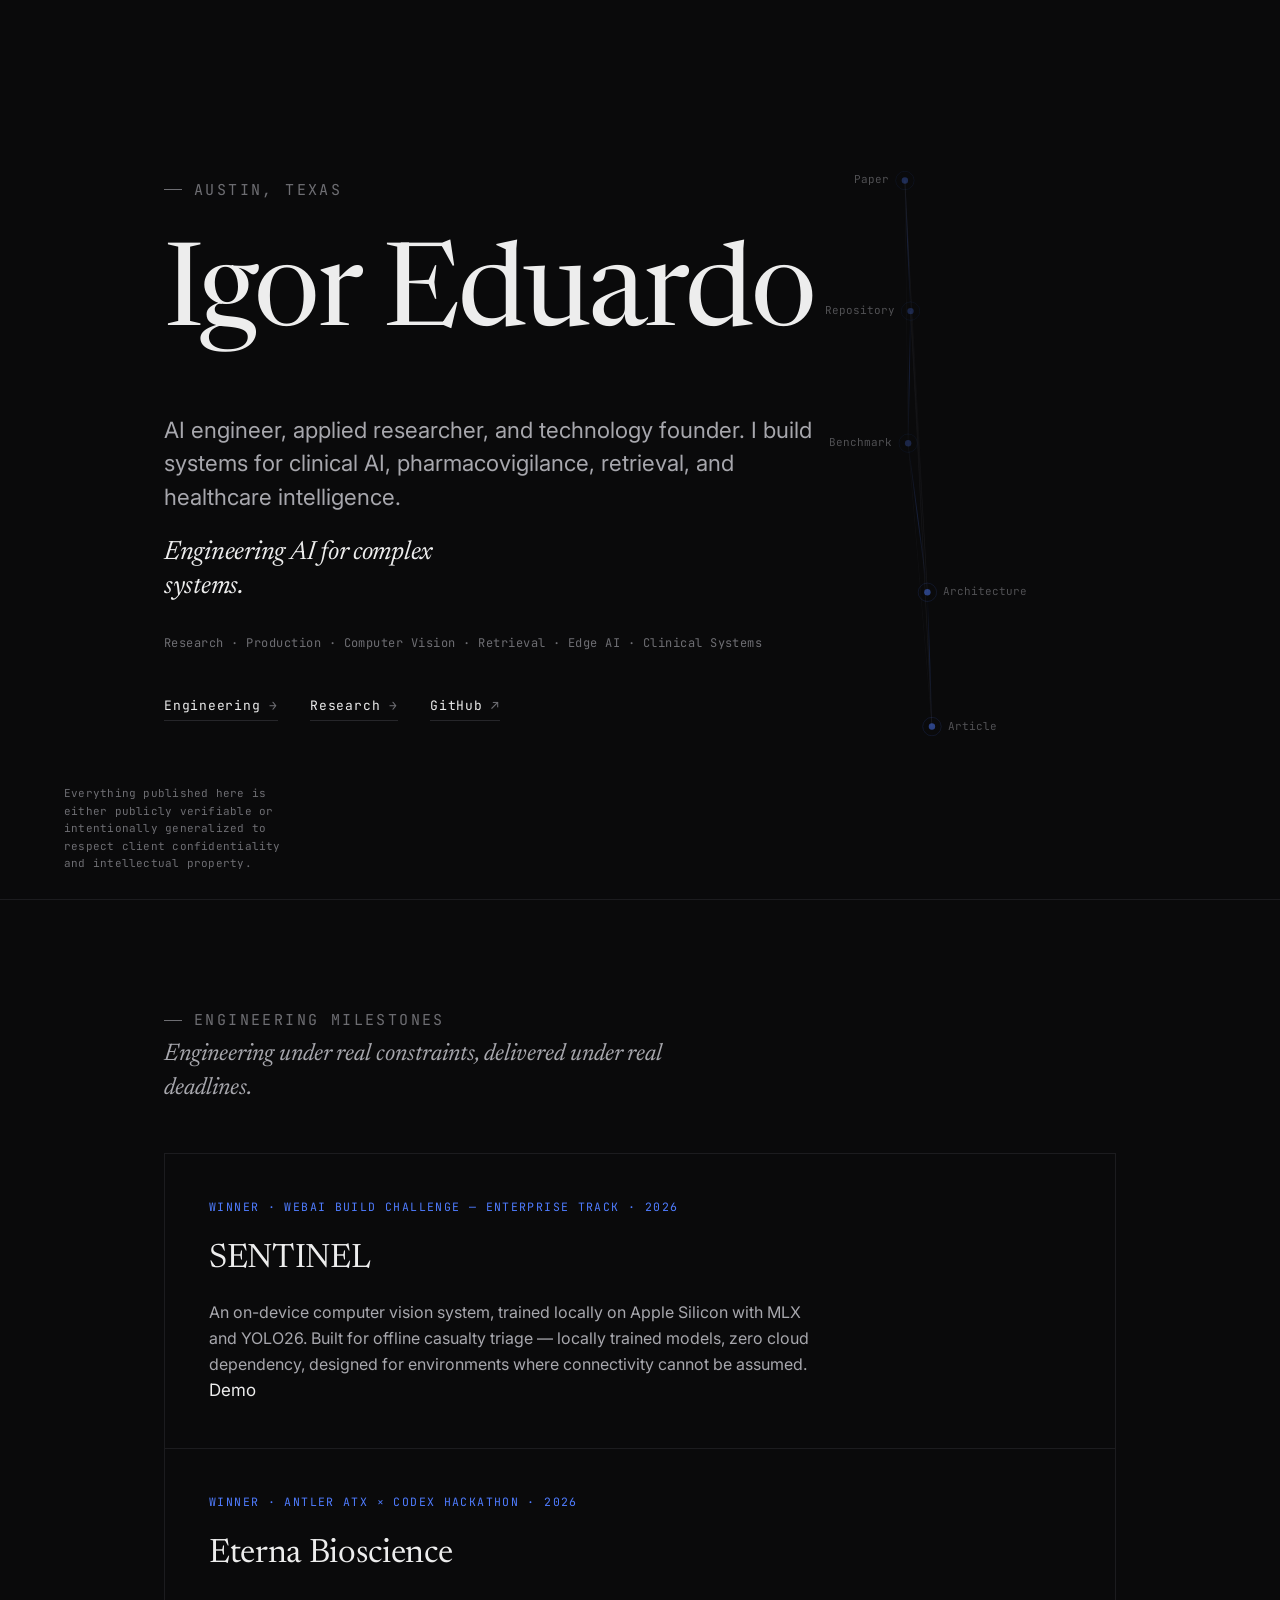
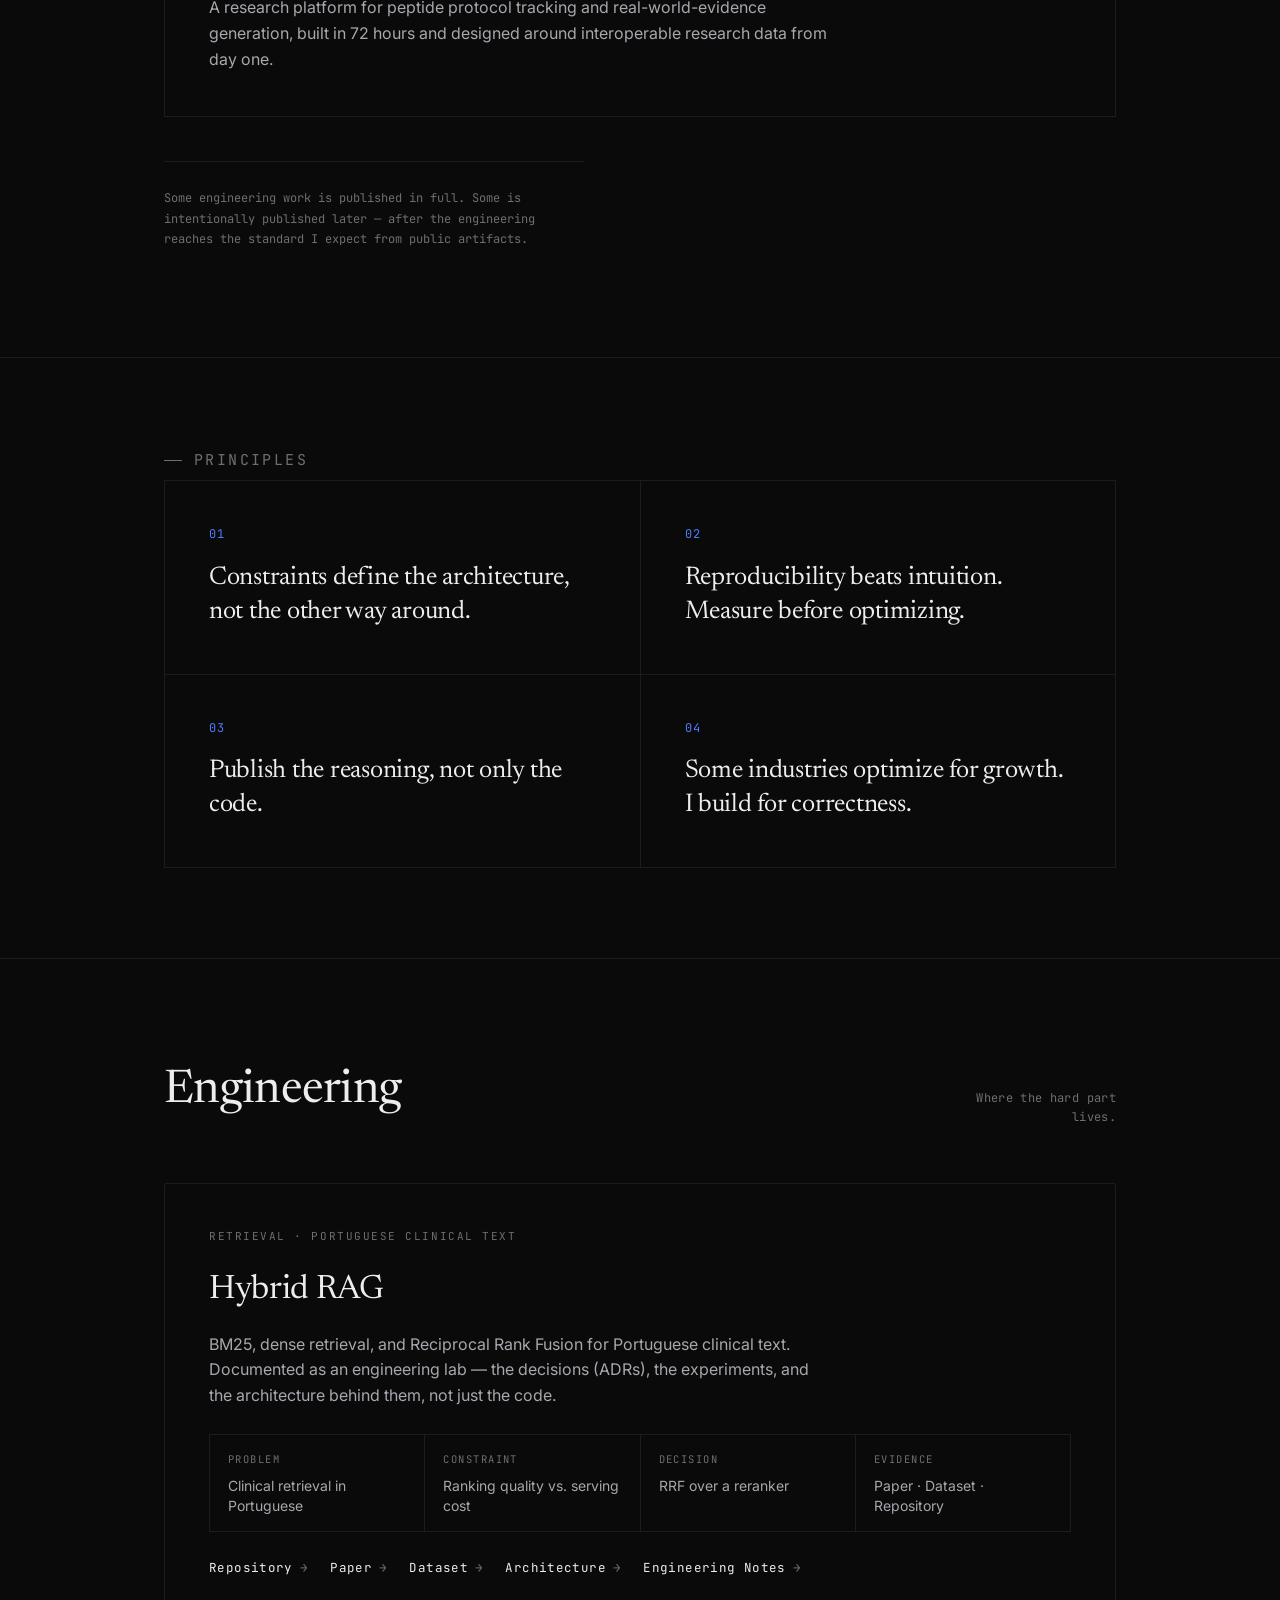
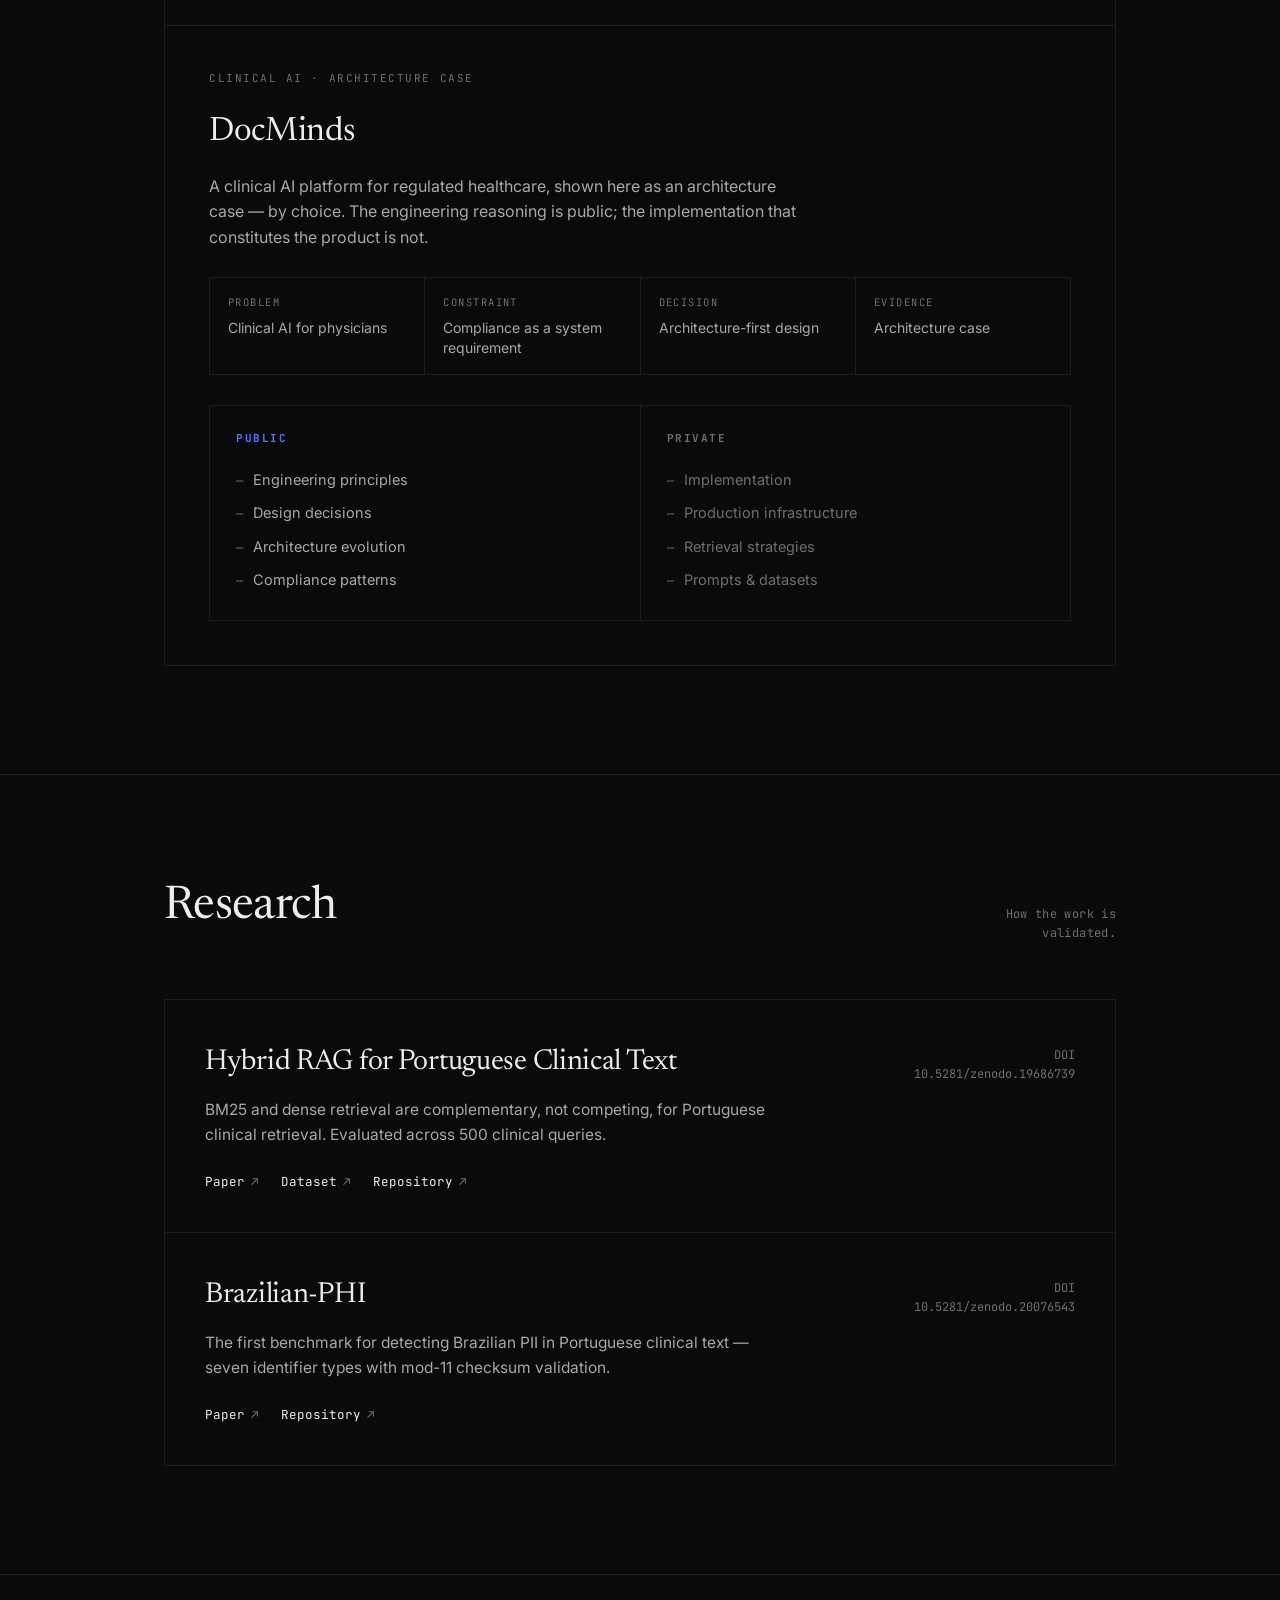
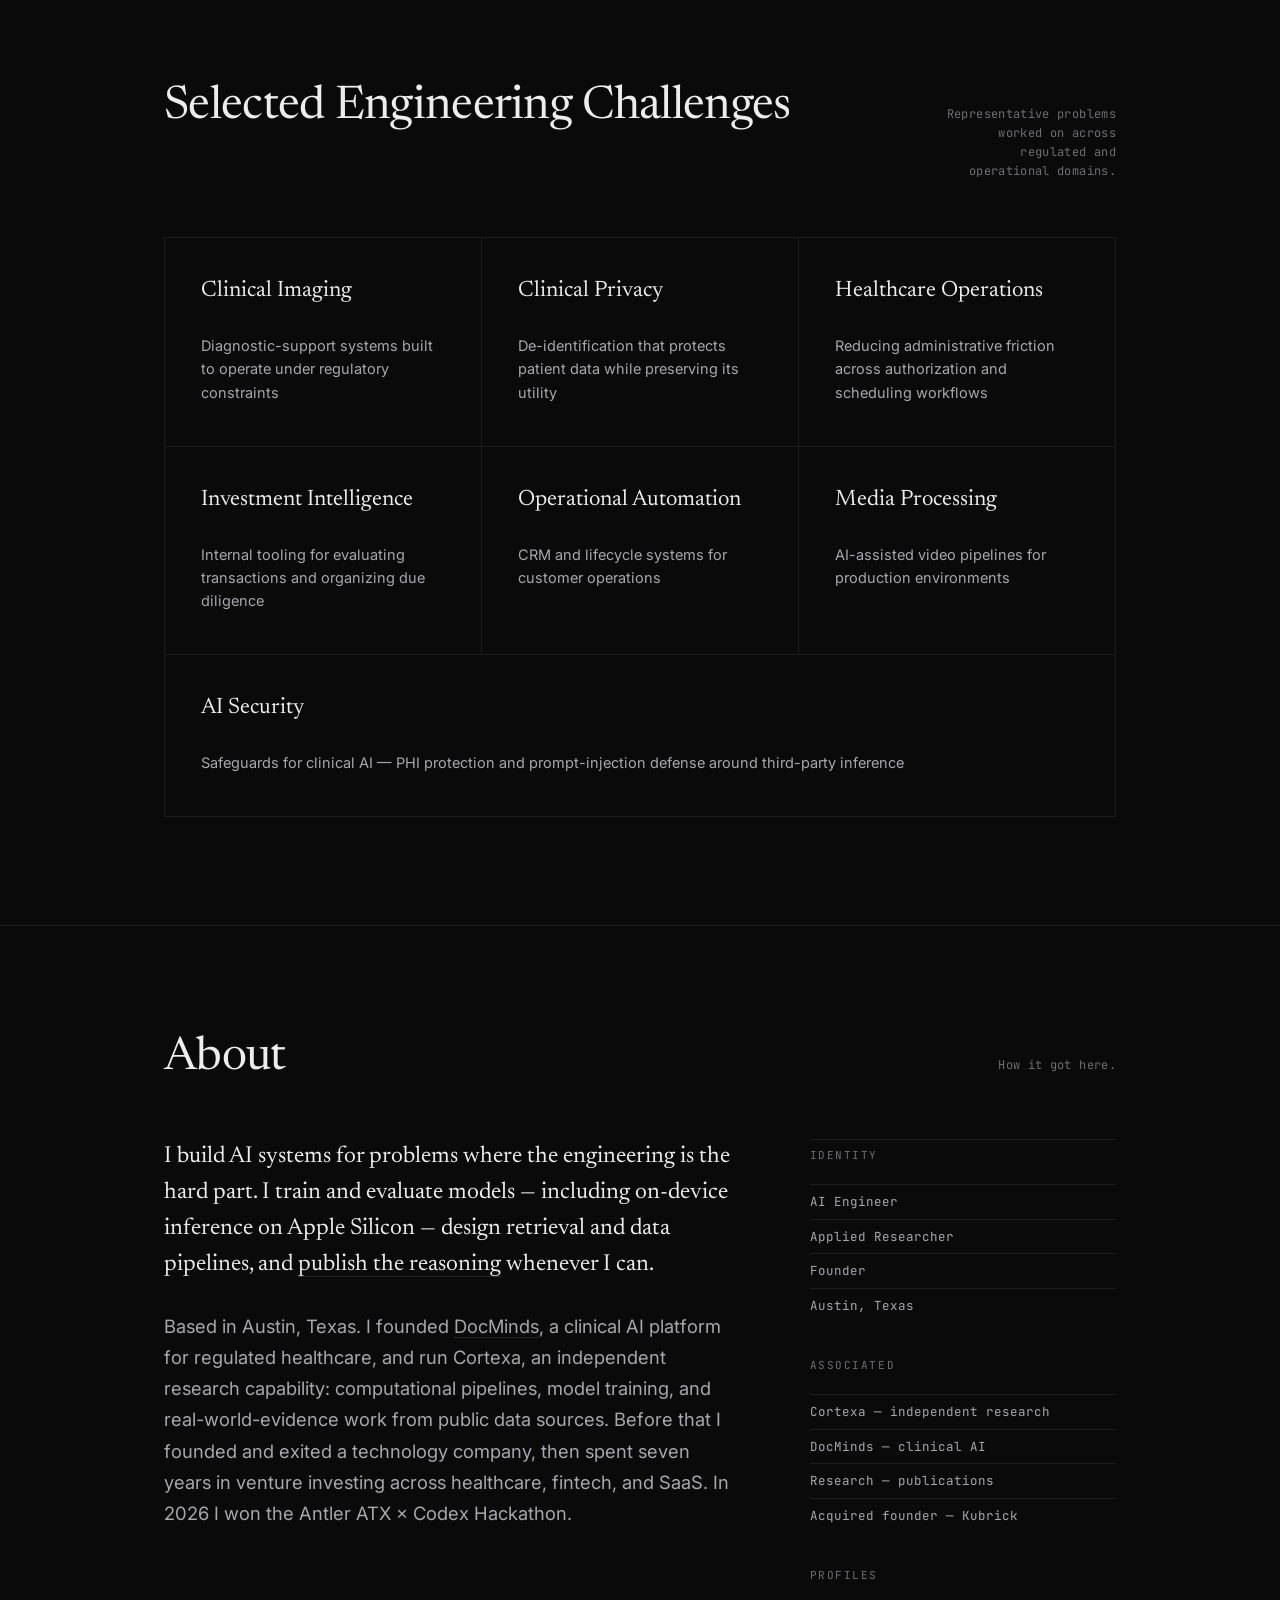
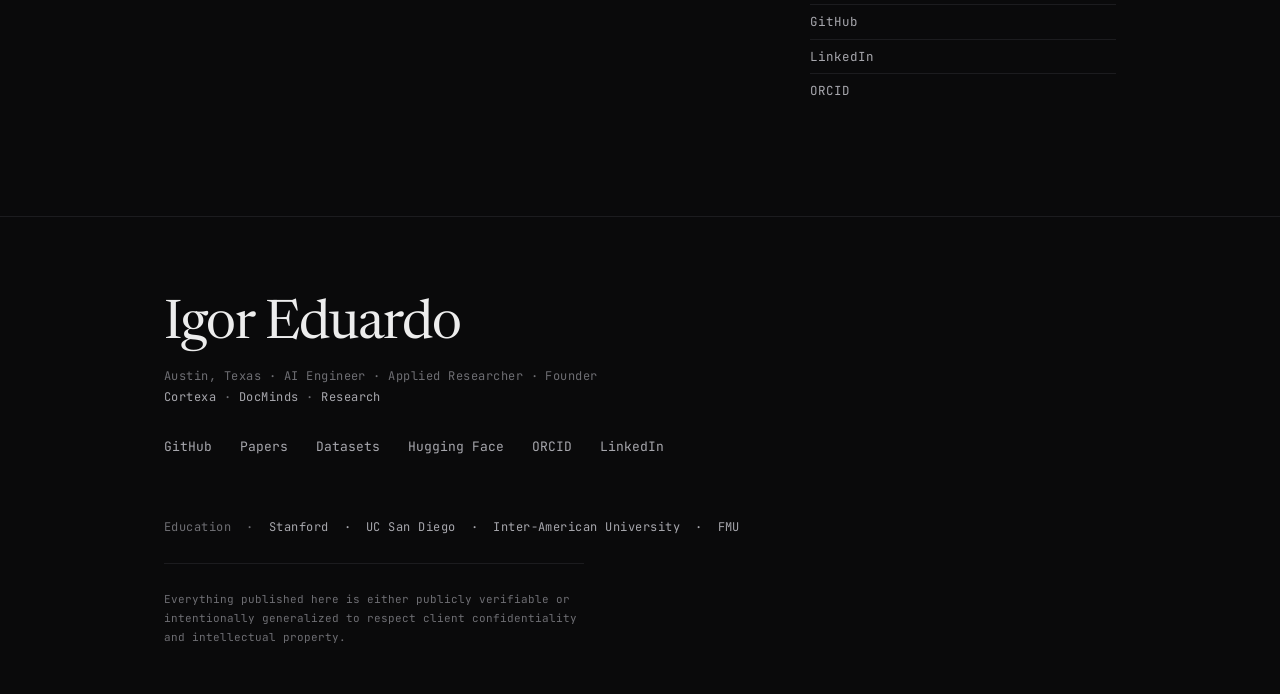
==== index.html @ a41ed863 "Wrap footer profile links on small viewports Restoring Datasets beside Hugging Face overflowed the u" ====
<!DOCTYPE html>
<html lang="en">
<head>
<meta charset="UTF-8">
<meta name="viewport" content="width=device-width, initial-scale=1.0">
<title>Igor Eduardo — AI Engineer, Researcher &amp; Founder</title>
<meta name="description" content="Igor Eduardo is an AI engineer, applied researcher, and technology founder based in Austin, Texas. Work focuses on clinical AI, pharmacovigilance, retrieval systems, and healthcare intelligence.">
<meta name="author" content="Igor Eduardo">
<link rel="canonical" href="https://igoreduardo.com/">
<meta property="og:title" content="Igor Eduardo — AI Engineer, Researcher &amp; Founder">
<meta property="og:description" content="AI engineer, applied researcher, and technology founder based in Austin, Texas. Clinical AI, pharmacovigilance, retrieval systems, and healthcare intelligence.">
<meta property="og:url" content="https://igoreduardo.com/">
<meta property="og:type" content="profile">
<meta property="og:locale" content="en_US">
<meta property="profile:first_name" content="Igor">
<meta property="profile:last_name" content="Eduardo">
<script type="application/ld+json">
{
  "@context": "https://schema.org",
  "@type": "ProfilePage",
  "mainEntity": {
    "@type": "Person",
    "@id": "https://igoreduardo.com/#igor",
    "name": "Igor Eduardo",
    "url": "https://igoreduardo.com/",
    "jobTitle": "AI Engineer and Applied Researcher",
    "description": "AI engineer, applied researcher, and technology founder based in Austin, Texas. Work focuses on clinical AI, pharmacovigilance, retrieval systems, and healthcare intelligence.",
    "address": {
      "@type": "PostalAddress",
      "addressLocality": "Austin",
      "addressRegion": "TX",
      "addressCountry": "US"
    },
    "sameAs": [
      "https://www.linkedin.com/in/igor-eduardo-00z/",
      "https://orcid.org/0009-0005-6288-1135",
      "https://github.com/nomad-link-id",
      "https://huggingface.co/igor-eduardo-research",
      "https://medium.com/@nomad-link-id",
      "https://dev.to/nomad-link-id",
      "https://x.com/igoreduardht"
    ],
    "knowsAbout": [
      "Clinical AI",
      "Pharmacovigilance",
      "Retrieval systems",
      "Healthcare intelligence",
      "Computer vision",
      "Edge AI"
    ],
    "worksFor": [
      { "@type": "Organization", "name": "Cortexa" },
      { "@type": "Organization", "name": "DocMinds" }
    ]
  }
}
</script>
<link rel="preconnect" href="https://fonts.googleapis.com">
<link rel="preconnect" href="https://fonts.gstatic.com" crossorigin>
<link href="https://fonts.googleapis.com/css2?family=Newsreader:ital,opsz,wght@0,6..72,400;0,6..72,500;1,6..72,400&family=Inter:wght@400;500;600&family=JetBrains+Mono:wght@400;500&display=swap" rel="stylesheet">
<style>
  :root{
    --bg:#0A0A0B;
    --bg-raise:#141416;
    --line:#26262A;
    --line-soft:#1C1C1F;
    --fg:#EDEDED;
    --fg-dim:#A7A7AD;
    --fg-mute:#6E6E73;
    --accent:#4F7CFF;
    --accent-dim:#3355c7;
    --serif:"Newsreader",Georgia,serif;
    --sans:"Inter",system-ui,sans-serif;
    --mono:"JetBrains Mono",ui-monospace,monospace;
    --maxw:1080px;
    --gutter:clamp(20px,5vw,64px);
  }
  *{box-sizing:border-box;margin:0;padding:0}
  html{scroll-behavior:smooth}
  #igor, #about, #docminds, #cortexa, #research, #engineering, #work{
    scroll-margin-top:32px;
  }
  body{
    background:var(--bg);color:var(--fg);
    font-family:var(--sans);font-size:17px;line-height:1.6;
    -webkit-font-smoothing:antialiased;text-rendering:optimizeLegibility;
    overflow-x:hidden;
  }
  a{color:inherit;text-decoration:none}
  ::selection{background:rgba(79,124,255,.28)}

  .wrap{max-width:var(--maxw);margin:0 auto;padding:0 var(--gutter)}

  /* eyebrow / labels */
  .eyebrow{
    font-family:var(--mono);font-size:15px;letter-spacing:.16em;
    text-transform:uppercase;color:var(--fg-mute);
    display:flex;align-items:center;gap:12px;
  }
  .eyebrow::before{content:"";width:18px;height:1px;background:var(--fg-mute)}

  /* ---------- HERO ---------- */
  .hero{position:relative;min-height:100vh;display:flex;align-items:center;
    border-bottom:1px solid var(--line-soft);overflow:hidden}
  #corpus{position:absolute;inset:0;width:100%;height:100%;z-index:0;opacity:.9}
  .hero-inner{position:relative;z-index:2;width:100%}
  .hero h1{
    font-family:var(--serif);font-weight:400;
    font-size:clamp(3rem,9vw,7.5rem);line-height:.98;letter-spacing:-.02em;
    margin:.35em 0 .5em;
  }
  .hero h1 em{font-style:italic;color:var(--fg)}
  .hero .sub{
    max-width:48ch;font-size:clamp(1.05rem,2.2vw,1.4rem);
    color:var(--fg-dim);line-height:1.5;font-weight:400;
  }
  .hero .craft{
    font-family:var(--serif);font-style:italic;
    font-size:clamp(1.2rem,2.4vw,1.65rem);line-height:1.3;
    letter-spacing:-.01em;color:var(--fg);
    max-width:22ch;margin-top:.85em;
  }
  .hero .craft em{font-style:italic;color:var(--fg)}
  .hero .actions{margin-top:2.6rem;display:flex;gap:2rem;flex-wrap:wrap}
  .hero-tags{margin-top:1.8rem;font-family:var(--mono);font-size:12px;
    letter-spacing:.04em;color:var(--fg-mute);line-height:1.8}
  .hero .actions a{
    font-family:var(--mono);font-size:13px;letter-spacing:.06em;
    color:var(--fg);padding-bottom:4px;position:relative;
    transition:color .25s;
  }
  .hero .actions a::after{content:"";position:absolute;left:0;bottom:0;
    width:100%;height:1px;background:var(--line);transition:background .25s,transform .25s;
    transform:scaleX(1);transform-origin:left}
  .hero .actions a:hover{color:var(--accent)}
  .hero .actions a:hover::after{background:var(--accent)}
  .hero .actions a span{color:var(--fg-mute);transition:color .25s}
  .hero .actions a:hover span{color:var(--accent)}

  .governance{
    position:absolute;bottom:26px;z-index:2;
    font-family:var(--mono);font-size:11px;letter-spacing:.02em;
    color:var(--fg-mute);max-width:52ch;line-height:1.6;
  }

  /* ---------- MILESTONES ---------- */
  .milestones{padding:clamp(80px,12vh,150px) 0;border-bottom:1px solid var(--line-soft)}
  .ms-caption{font-family:var(--serif);font-size:clamp(1.15rem,2.2vw,1.5rem);
    color:var(--fg-dim);font-style:italic;max-width:44ch;margin:6px 0 48px;line-height:1.4}
  .ms-list{display:grid;gap:1px;background:var(--line-soft);border:1px solid var(--line-soft)}
  .ms{background:var(--bg);padding:clamp(28px,4vw,44px);transition:background .4s}
  .ms:hover{background:var(--bg-raise)}
  .ms .win{font-family:var(--mono);font-size:11.5px;letter-spacing:.12em;
    text-transform:uppercase;color:var(--accent);margin-bottom:16px;
    display:flex;gap:10px;align-items:center}
  .ms h3{font-family:var(--serif);font-size:clamp(1.5rem,3vw,2.1rem);
    font-weight:400;letter-spacing:-.01em;margin-bottom:14px}
  .ms p{color:var(--fg-dim);max-width:62ch;font-size:16px}
  .ms-note{font-family:var(--mono);font-size:12px;color:var(--fg-mute);
    line-height:1.7;max-width:60ch;margin-top:44px;border-top:1px solid var(--line-soft);padding-top:26px}

  /* ---------- PRINCIPLES ---------- */
  .principles{padding:clamp(70px,10vh,120px) 0;border-bottom:1px solid var(--line-soft)}
  .prin-grid{display:grid;grid-template-columns:repeat(2,1fr);gap:1px;
    background:var(--line-soft);border:1px solid var(--line-soft);margin-top:8px}
  .prin{background:var(--bg);padding:clamp(28px,4vw,44px);transition:background .4s;position:relative}
  .prin:hover{background:var(--bg-raise)}
  .prin .n{font-family:var(--mono);font-size:12px;color:var(--accent);
    letter-spacing:.1em;margin-bottom:16px}
  .prin p{font-family:var(--serif);font-size:clamp(1.2rem,2.3vw,1.6rem);
    line-height:1.35;color:var(--fg);font-weight:400;letter-spacing:-.01em}

  /* constraint spine inside engineering cards */
  .spine{display:grid;grid-template-columns:repeat(4,1fr);gap:1px;margin:26px 0 4px;
    background:var(--line-soft);border:1px solid var(--line-soft)}
  .spine > div{background:var(--bg);padding:16px 18px}
  .spine dt{font-family:var(--mono);font-size:10.5px;letter-spacing:.14em;
    text-transform:uppercase;color:var(--fg-mute);margin-bottom:8px}
  .spine dd{font-size:14px;color:var(--fg-dim);line-height:1.4}
  @media(max-width:760px){.spine{grid-template-columns:1fr 1fr}.prin-grid{grid-template-columns:1fr}}

  /* ---------- SECTION SHELL ---------- */
  section{padding:clamp(80px,12vh,150px) 0;border-bottom:1px solid var(--line-soft)}
  .sec-head{display:flex;justify-content:space-between;align-items:baseline;
    gap:24px;margin-bottom:56px;flex-wrap:wrap}
  .sec-head h2{
    font-family:var(--serif);font-weight:400;font-size:clamp(1.8rem,4vw,2.9rem);
    letter-spacing:-.015em;line-height:1.05;
  }
  .sec-head .q{font-family:var(--mono);font-size:12px;color:var(--fg-mute);
    letter-spacing:.03em;max-width:26ch;text-align:right}

  /* reveal */
  .reveal{opacity:0;transform:translateY(22px);filter:blur(6px);
    transition:opacity .9s cubic-bezier(.2,.7,.2,1),transform .9s cubic-bezier(.2,.7,.2,1),filter .9s}
  .reveal.in{opacity:1;transform:none;filter:none}

  /* ---------- ENGINEERING CARDS ---------- */
  .cards{display:grid;gap:1px;background:var(--line-soft);
    border:1px solid var(--line-soft);border-radius:2px;overflow:hidden}
  .card{background:var(--bg);padding:clamp(28px,4vw,44px);position:relative;
    transition:background .4s}
  .card:hover{background:var(--bg-raise)}
  .card .kicker{font-family:var(--mono);font-size:11px;letter-spacing:.14em;
    text-transform:uppercase;color:var(--fg-mute);margin-bottom:18px;
    display:flex;gap:10px;align-items:center}
  .card h3{font-family:var(--serif);font-size:clamp(1.5rem,3vw,2.1rem);
    font-weight:400;letter-spacing:-.01em;margin-bottom:14px}
  .card p{color:var(--fg-dim);max-width:60ch;font-size:16px}
  .card .links{margin-top:26px;display:flex;gap:22px;flex-wrap:wrap}
  .card .links a{font-family:var(--mono);font-size:12.5px;letter-spacing:.03em;
    color:var(--fg);position:relative;padding-bottom:3px;transition:color .25s}
  .card .links a::after{content:"→";margin-left:7px;color:var(--fg-mute);transition:color .25s,margin-left .25s}
  .card .links a:hover{color:var(--accent)}
  .card .links a:hover::after{color:var(--accent);margin-left:11px}

  /* docminds split */
  .split{display:grid;grid-template-columns:1fr 1fr;gap:1px;margin-top:30px;
    background:var(--line-soft);border:1px solid var(--line-soft)}
  .split > div{background:var(--bg);padding:24px 26px}
  .split h4{font-family:var(--mono);font-size:11px;letter-spacing:.14em;
    text-transform:uppercase;margin-bottom:16px;color:var(--fg-mute)}
  .split.pub h4 span{color:var(--accent)}
  .split ul{list-style:none}
  .split li{font-size:14.5px;color:var(--fg-dim);padding:5px 0;
    display:flex;gap:10px;align-items:baseline}
  .split li::before{content:"—";color:var(--fg-mute);font-family:var(--mono);font-size:12px}
  .split .priv li{color:var(--fg-mute)}

  /* ---------- RESEARCH ---------- */
  .papers{display:grid;gap:1px;background:var(--line-soft);border:1px solid var(--line-soft)}
  .paper{background:var(--bg);padding:clamp(26px,3.5vw,40px);
    display:grid;grid-template-columns:1fr auto;gap:20px 40px;align-items:start;
    transition:background .4s}
  .paper:hover{background:var(--bg-raise)}
  .paper h3{font-family:var(--serif);font-size:clamp(1.35rem,2.6vw,1.8rem);
    font-weight:400;letter-spacing:-.01em;margin-bottom:12px}
  .paper p{color:var(--fg-dim);max-width:58ch;font-size:15.5px}
  .paper .doi{font-family:var(--mono);font-size:12px;color:var(--fg-mute);
    white-space:nowrap;text-align:right;padding-top:6px}
  .paper .links{grid-column:1/-1;display:flex;gap:22px;flex-wrap:wrap;margin-top:4px}
  .paper .links a{font-family:var(--mono);font-size:12.5px;color:var(--fg);transition:color .25s}
  .paper .links a::after{content:"↗";margin-left:6px;color:var(--fg-mute);transition:color .25s}
  .paper .links a:hover{color:var(--accent)}
  .paper .links a:hover::after{color:var(--accent)}

  /* ---------- SELECTED WORK ---------- */
  .work{display:grid;grid-template-columns:repeat(3,1fr);gap:1px;
    background:var(--line-soft);border:1px solid var(--line-soft)}
  .work > div{background:var(--bg);padding:clamp(24px,3vw,36px);transition:background .4s}
  .work > div:hover{background:var(--bg-raise)}
  .work > div:last-child:nth-child(3n+1){grid-column:1/-1}
  .work h3{font-family:var(--serif);font-size:1.4rem;font-weight:400;margin-bottom:18px}
  .work ul{list-style:none}
  .work li{font-size:14.5px;color:var(--fg-dim);padding:6px 0;
    border-top:1px solid var(--line-soft)}
  .work li:first-child{border-top:none}

  /* ---------- ABOUT ---------- */
  .about-grid{display:grid;grid-template-columns:1.3fr .7fr;gap:clamp(40px,6vw,90px)}
  .about-body p{font-family:var(--serif);font-size:clamp(1.15rem,2vw,1.45rem);
    line-height:1.55;color:var(--fg);margin-bottom:1.2em;font-weight:400}
  .about-body p+p{font-size:clamp(1rem,1.6vw,1.15rem);color:var(--fg-dim);font-family:var(--sans);line-height:1.7}
  .about-body a{border-bottom:1px solid var(--line);transition:color .25s,border-color .25s}
  .about-body a:hover{color:var(--accent);border-bottom-color:var(--accent)}
  .roles{font-family:var(--mono);font-size:12.5px;line-height:2.2;color:var(--fg-dim)}
  .roles .r-label{color:var(--fg-mute);display:block;letter-spacing:.14em;
    text-transform:uppercase;font-size:11px;margin-bottom:14px}
  .roles .r-later{margin-top:28px;border-top:none}
  .roles span{display:block;padding:3px 0;border-top:1px solid var(--line-soft)}
  .roles a{transition:color .25s}
  .roles a:hover{color:var(--accent)}

  /* ---------- FOOTER ---------- */
  footer{padding:clamp(60px,9vh,110px) 0 48px}
  .foot-top{display:flex;justify-content:space-between;align-items:flex-end;
    gap:30px;flex-wrap:wrap;margin-bottom:60px}
  .foot-name{font-family:var(--serif);font-size:clamp(2rem,5vw,3.4rem);
    font-weight:400;letter-spacing:-.02em;line-height:1}
  .foot-id{font-family:var(--mono);font-size:12px;color:var(--fg-mute);
    letter-spacing:.04em;margin-top:14px;line-height:1.7}
  .foot-id a{color:var(--fg-dim);transition:color .25s}
  .foot-id a:hover{color:var(--accent)}
  .foot-links{display:flex;gap:28px;flex-wrap:wrap}
  .foot-links a{font-family:var(--mono);font-size:13px;color:var(--fg-dim);
    position:relative;transition:color .25s}
  .foot-links a:hover{color:var(--accent)}
  .edu{font-family:var(--mono);font-size:12px;color:var(--fg-mute);
    letter-spacing:.04em;margin-bottom:26px}
  .edu span{color:var(--fg-dim)}
  .foot-gov{font-family:var(--mono);font-size:11px;color:var(--fg-mute);
    max-width:60ch;line-height:1.7;border-top:1px solid var(--line-soft);padding-top:26px}

  @media(max-width:760px){
    .about-grid{grid-template-columns:1fr}
    .work{grid-template-columns:1fr}
    .split{grid-template-columns:1fr}
    .paper{grid-template-columns:1fr}
    .paper .doi{text-align:left}
    .sec-head .q{text-align:left}
  }
  @media(prefers-reduced-motion:reduce){
    .reveal{opacity:1;transform:none;filter:none;transition:none}
    html{scroll-behavior:auto}
  }
</style>
</head>
<body>

<!-- ===================== HERO ===================== -->
<header class="hero">
  <canvas id="corpus"></canvas>
  <div class="wrap hero-inner">
    <div class="reveal in">
      <div class="eyebrow">Austin, Texas</div>
      <h1 id="igor">Igor Eduardo</h1>
      <p class="sub">AI engineer, applied researcher, and technology founder. I build systems for clinical AI, pharmacovigilance, retrieval, and healthcare intelligence.</p>
      <p class="craft">Engineering AI for <em>complex systems.</em></p>
      <div class="hero-tags">Research · Production · Computer Vision · Retrieval · Edge AI · Clinical Systems</div>
      <div class="actions">
        <a href="#engineering">Engineering <span>→</span></a>
        <a href="#research">Research <span>→</span></a>
        <a href="https://github.com/nomad-link-id" target="_blank" rel="noopener">GitHub <span>↗</span></a>
      </div>
    </div>
  </div>
  <div class="wrap governance">Everything published here is either publicly verifiable or intentionally generalized to respect client confidentiality and intellectual property.</div>
</header>

<!-- ===================== MILESTONES ===================== -->
<section class="milestones">
  <div class="wrap">
    <div class="eyebrow reveal">Engineering Milestones</div>
    <p class="ms-caption reveal">Engineering under real constraints, delivered under real deadlines.</p>
    <div class="ms-list reveal">
      <div class="ms">
        <div class="win">Winner · webAI Build Challenge — Enterprise Track · 2026</div>
        <h3>SENTINEL</h3>
        <p>An on-device computer vision system, trained locally on Apple Silicon with MLX and YOLO26. Built for offline casualty triage — locally trained models, zero cloud dependency, designed for environments where connectivity cannot be assumed.</p>
        <div class="links"><a href="https://youtu.be/c2v5Mdg5fpw" target="_blank" rel="noopener">Demo</a></div>
      </div>
      <div class="ms">
        <div class="win">Winner · Antler ATX × Codex Hackathon · 2026</div>
        <h3>Eterna Bioscience</h3>
        <p>A research platform for peptide protocol tracking and real-world-evidence generation, built in 72 hours and designed around interoperable research data from day one.</p>
      </div>
    </div>
    <p class="ms-note reveal">Some engineering work is published in full. Some is intentionally published later — after the engineering reaches the standard I expect from public artifacts.</p>
  </div>
</section>

<!-- ===================== PRINCIPLES ===================== -->
<section class="principles">
  <div class="wrap">
    <div class="eyebrow reveal">Principles</div>
    <div class="prin-grid reveal">
      <div class="prin"><div class="n">01</div><p>Constraints define the architecture, not the other way around.</p></div>
      <div class="prin"><div class="n">02</div><p>Reproducibility beats intuition. Measure before optimizing.</p></div>
      <div class="prin"><div class="n">03</div><p>Publish the reasoning, not only the code.</p></div>
      <div class="prin"><div class="n">04</div><p>Some industries optimize for growth. I build for correctness.</p></div>
    </div>
  </div>
</section>

<!-- ===================== ENGINEERING ===================== -->
<section id="engineering">
  <div class="wrap">
    <div class="sec-head reveal">
      <h2>Engineering</h2>
      <div class="q">Where the hard part lives.</div>
    </div>
    <div class="cards reveal">
      <div class="card">
        <div class="kicker">Retrieval · Portuguese clinical text</div>
        <h3>Hybrid RAG</h3>
        <p>BM25, dense retrieval, and Reciprocal Rank Fusion for Portuguese clinical text. Documented as an engineering lab — the decisions (ADRs), the experiments, and the architecture behind them, not just the code.</p>
        <dl class="spine">
          <div><dt>Problem</dt><dd>Clinical retrieval in Portuguese</dd></div>
          <div><dt>Constraint</dt><dd>Ranking quality vs. serving cost</dd></div>
          <div><dt>Decision</dt><dd>RRF over a reranker</dd></div>
          <div><dt>Evidence</dt><dd>Paper · Dataset · Repository</dd></div>
        </dl>
        <div class="links">
          <a href="https://github.com/nomad-link-id/hybrid-rag-pipeline" target="_blank" rel="noopener">Repository</a>
          <a href="https://doi.org/10.5281/zenodo.19686739" target="_blank" rel="noopener">Paper</a>
          <a href="https://huggingface.co/datasets/igor-eduardo-research/mirage-pt" target="_blank" rel="noopener">Dataset</a>
          <a href="https://github.com/nomad-link-id/hybrid-rag-pipeline/blob/main/engineering/ARCHITECTURE.md" target="_blank" rel="noopener">Architecture</a>
          <a href="https://github.com/nomad-link-id/hybrid-rag-pipeline/tree/main/adrs" target="_blank" rel="noopener">Engineering Notes</a>
        </div>
      </div>
      <div class="card" id="docminds">
        <div class="kicker">Clinical AI · Architecture Case</div>
        <h3>DocMinds</h3>
        <p>A clinical AI platform for regulated healthcare, shown here as an architecture case — by choice. The engineering reasoning is public; the implementation that constitutes the product is not.</p>
        <dl class="spine">
          <div><dt>Problem</dt><dd>Clinical AI for physicians</dd></div>
          <div><dt>Constraint</dt><dd>Compliance as a system requirement</dd></div>
          <div><dt>Decision</dt><dd>Architecture-first design</dd></div>
          <div><dt>Evidence</dt><dd>Architecture case</dd></div>
        </dl>
        <div class="split pub">
          <div>
            <h4><span>Public</span></h4>
            <ul>
              <li>Engineering principles</li>
              <li>Design decisions</li>
              <li>Architecture evolution</li>
              <li>Compliance patterns</li>
            </ul>
          </div>
          <div class="priv">
            <h4>Private</h4>
            <ul>
              <li>Implementation</li>
              <li>Production infrastructure</li>
              <li>Retrieval strategies</li>
              <li>Prompts &amp; datasets</li>
            </ul>
          </div>
        </div>
      </div>
    </div>
  </div>
</section>

<!-- ===================== RESEARCH ===================== -->
<section id="research">
  <div class="wrap">
    <div class="sec-head reveal">
      <h2>Research</h2>
      <div class="q">How the work is validated.</div>
    </div>
    <div class="papers reveal">
      <div class="paper">
        <div>
          <h3>Hybrid RAG for Portuguese Clinical Text</h3>
          <p>BM25 and dense retrieval are complementary, not competing, for Portuguese clinical retrieval. Evaluated across 500 clinical queries.</p>
        </div>
        <div class="doi">DOI<br>10.5281/zenodo.19686739</div>
        <div class="links">
          <a href="https://doi.org/10.5281/zenodo.19686739" target="_blank" rel="noopener">Paper</a>
          <a href="https://huggingface.co/datasets/igor-eduardo-research/mirage-pt" target="_blank" rel="noopener">Dataset</a>
          <a href="https://github.com/nomad-link-id/hybrid-rag-pipeline" target="_blank" rel="noopener">Repository</a>
        </div>
      </div>
      <div class="paper">
        <div>
          <h3>Brazilian-PHI</h3>
          <p>The first benchmark for detecting Brazilian PII in Portuguese clinical text — seven identifier types with mod-11 checksum validation.</p>
        </div>
        <div class="doi">DOI<br>10.5281/zenodo.20076543</div>
        <div class="links">
          <a href="https://doi.org/10.5281/zenodo.20076543" target="_blank" rel="noopener">Paper</a>
          <a href="https://github.com/nomad-link-id/brazilian-phi" target="_blank" rel="noopener">Repository</a>
        </div>
      </div>
    </div>
  </div>
</section>

<!-- ===================== SELECTED WORK ===================== -->
<section id="work">
  <div class="wrap">
    <div class="sec-head reveal">
      <h2>Selected Engineering Challenges</h2>
      <div class="q">Representative problems worked on across regulated and operational domains.</div>
    </div>
    <div class="work reveal">
      <div>
        <h3>Clinical Imaging</h3>
        <ul>
          <li>Diagnostic-support systems built to operate under regulatory constraints</li>
        </ul>
      </div>
      <div>
        <h3>Clinical Privacy</h3>
        <ul>
          <li>De-identification that protects patient data while preserving its utility</li>
        </ul>
      </div>
      <div>
        <h3>Healthcare Operations</h3>
        <ul>
          <li>Reducing administrative friction across authorization and scheduling workflows</li>
        </ul>
      </div>
      <div>
        <h3>Investment Intelligence</h3>
        <ul>
          <li>Internal tooling for evaluating transactions and organizing due diligence</li>
        </ul>
      </div>
      <div>
        <h3>Operational Automation</h3>
        <ul>
          <li>CRM and lifecycle systems for customer operations</li>
        </ul>
      </div>
      <div>
        <h3>Media Processing</h3>
        <ul>
          <li>AI-assisted video pipelines for production environments</li>
        </ul>
      </div>
      <div>
        <h3>AI Security</h3>
        <ul>
          <li>Safeguards for clinical AI — PHI protection and prompt-injection defense around third-party inference</li>
        </ul>
      </div>
    </div>
  </div>
</section>

<!-- ===================== ABOUT ===================== -->
<section id="about">
  <div class="wrap">
    <div class="sec-head reveal">
      <h2>About</h2>
      <div class="q">How it got here.</div>
    </div>
    <div class="about-grid reveal">
      <div class="about-body">
        <p>I build AI systems for problems where the engineering is the hard part. I train and evaluate models — including on-device inference on Apple Silicon — design retrieval and data pipelines, and <a href="#research">publish the reasoning</a> whenever I can.</p>
        <p>Based in Austin, Texas. I founded <a href="#docminds">DocMinds</a>, a clinical AI platform for regulated healthcare, and run <span id="cortexa">Cortexa</span>, an independent research capability: computational pipelines, model training, and real-world-evidence work from public data sources. Before that I founded and exited a technology company, then spent seven years in venture investing across healthcare, fintech, and SaaS. In 2026 I won the Antler ATX × Codex Hackathon.</p>
      </div>
      <div class="roles">
        <span class="r-label">Identity</span>
        <span>AI Engineer</span>
        <span>Applied Researcher</span>
        <span>Founder</span>
        <span>Austin, Texas</span>
        <span class="r-label r-later">Associated</span>
        <span><a href="#cortexa">Cortexa</a> — independent research</span>
        <span><a href="#docminds">DocMinds</a> — clinical AI</span>
        <span><a href="#research">Research</a> — publications</span>
        <span>Acquired founder — Kubrick</span>
        <span class="r-label r-later">Profiles</span>
        <span><a href="https://github.com/nomad-link-id" target="_blank" rel="noopener">GitHub</a></span>
        <span><a href="https://www.linkedin.com/in/igor-eduardo-00z/" target="_blank" rel="noopener">LinkedIn</a></span>
        <span><a href="https://orcid.org/0009-0005-6288-1135" target="_blank" rel="noopener">ORCID</a></span>
      </div>
    </div>
  </div>
</section>

<!-- ===================== FOOTER ===================== -->
<footer>
  <div class="wrap">
    <div class="foot-top reveal">
      <div>
        <div class="foot-name">Igor Eduardo</div>
        <div class="foot-id">Austin, Texas · AI Engineer · Applied Researcher · Founder<br>
          <a href="#cortexa">Cortexa</a> · <a href="#docminds">DocMinds</a> · <a href="#research">Research</a></div>
      </div>
      <div class="foot-links">
        <a href="https://github.com/nomad-link-id" target="_blank" rel="noopener">GitHub</a>
        <a href="https://orcid.org/0009-0005-6288-1135" target="_blank" rel="noopener">Papers</a>
        <a href="https://doi.org/10.5281/zenodo.19686739" target="_blank" rel="noopener">Datasets</a>
        <a href="https://huggingface.co/igor-eduardo-research" target="_blank" rel="noopener">Hugging Face</a>
        <a href="https://orcid.org/0009-0005-6288-1135" target="_blank" rel="noopener">ORCID</a>
        <a href="https://www.linkedin.com/in/igor-eduardo-00z/" target="_blank" rel="noopener">LinkedIn</a>
      </div>
    </div>
    <div class="edu reveal">Education&nbsp;&nbsp;·&nbsp;&nbsp;<span>Stanford &nbsp;·&nbsp; UC San Diego &nbsp;·&nbsp; Inter-American University &nbsp;·&nbsp; FMU</span></div>
    <div class="foot-gov reveal">Everything published here is either publicly verifiable or intentionally generalized to respect client confidentiality and intellectual property.</div>
  </div>
</footer>

<script>
/* ---------- scroll reveal ---------- */
const io=new IntersectionObserver((es)=>{
  es.forEach(e=>{if(e.isIntersecting){e.target.classList.add('in');io.unobserve(e.target)}});
},{threshold:.14,rootMargin:'0px 0px -8% 0px'});
document.querySelectorAll('.reveal').forEach(el=>io.observe(el));

/* ---------- hero: the living corpus ---------- */
(function(){
  const c=document.getElementById('corpus');
  if(!c) return;
  const reduce=window.matchMedia('(prefers-reduced-motion: reduce)').matches;
  const ctx=c.getContext('2d');
  let w,h,dpr,nodes,t=0;
  const LABELS=['Paper','Repository','Benchmark','Architecture','Article'];

  function size(){
    dpr=Math.min(window.devicePixelRatio||1,2);
    w=c.clientWidth;h=c.clientHeight;
    c.width=w*dpr;c.height=h*dpr;ctx.setTransform(dpr,0,0,dpr,0,0);
    build();
  }
  function build(){
    // a vertical spine of labelled nodes on the right portion of the hero
    nodes=[];
    const n=LABELS.length;
    const cx=w>760? w*0.72 : w*0.5;
    const top=h*0.20, bottom=h*0.80;
    for(let i=0;i<n;i++){
      const y=top+(bottom-top)*(i/(n-1));
      nodes.push({
        x:cx+(i%2? 42:-42)*(w>760?1:0.4),
        y, bx:cx, by:y,
        r:3.2, label:LABELS[i],
        ph:Math.random()*Math.PI*2, amp:10+Math.random()*10
      });
    }
  }
  function draw(){
    ctx.clearRect(0,0,w,h);
    t+=reduce?0:0.006;
    // update positions (slow drift)
    nodes.forEach((nd,i)=>{
      nd.x=nd.bx+Math.sin(t+nd.ph)*nd.amp;
      nd.y=nd.by+Math.cos(t*0.8+nd.ph)*nd.amp*0.6;
    });
    // connecting lines (the corpus reinforcing itself)
    for(let i=0;i<nodes.length-1;i++){
      const a=nodes[i],b=nodes[i+1];
      const g=ctx.createLinearGradient(a.x,a.y,b.x,b.y);
      g.addColorStop(0,'rgba(79,124,255,0.0)');
      g.addColorStop(.5,'rgba(79,124,255,0.22)');
      g.addColorStop(1,'rgba(79,124,255,0.0)');
      ctx.strokeStyle=g;ctx.lineWidth=1;
      ctx.beginPath();ctx.moveTo(a.x,a.y);ctx.lineTo(b.x,b.y);ctx.stroke();
    }
    // faint cross-links (non-adjacent) — barely perceptible
    ctx.strokeStyle='rgba(120,120,130,0.06)';ctx.lineWidth=1;
    for(let i=0;i<nodes.length;i++){
      for(let j=i+2;j<nodes.length;j++){
        ctx.beginPath();ctx.moveTo(nodes[i].x,nodes[i].y);ctx.lineTo(nodes[j].x,nodes[j].y);ctx.stroke();
      }
    }
    // nodes + labels
    nodes.forEach(nd=>{
      const pulse=reduce?1:(0.75+0.25*Math.sin(t*2+nd.ph));
      ctx.beginPath();
      ctx.arc(nd.x,nd.y,nd.r,0,Math.PI*2);
      ctx.fillStyle=`rgba(79,124,255,${0.55*pulse})`;ctx.fill();
      ctx.beginPath();
      ctx.arc(nd.x,nd.y,nd.r+6,0,Math.PI*2);
      ctx.strokeStyle=`rgba(79,124,255,${0.14*pulse})`;ctx.lineWidth=1;ctx.stroke();
      // label
      ctx.font='11px "JetBrains Mono", monospace';
      ctx.fillStyle='rgba(167,167,173,0.5)';
      ctx.textBaseline='middle';
      const off=nd.x>=nd.bx? 16 : -16 - ctx.measureText(nd.label).width;
      ctx.fillText(nd.label,nd.x+off,nd.y);
    });
    requestAnimationFrame(draw);
  }
  window.addEventListener('resize',size,{passive:true});
  size();draw();
})();
</script>
</body>
</html>
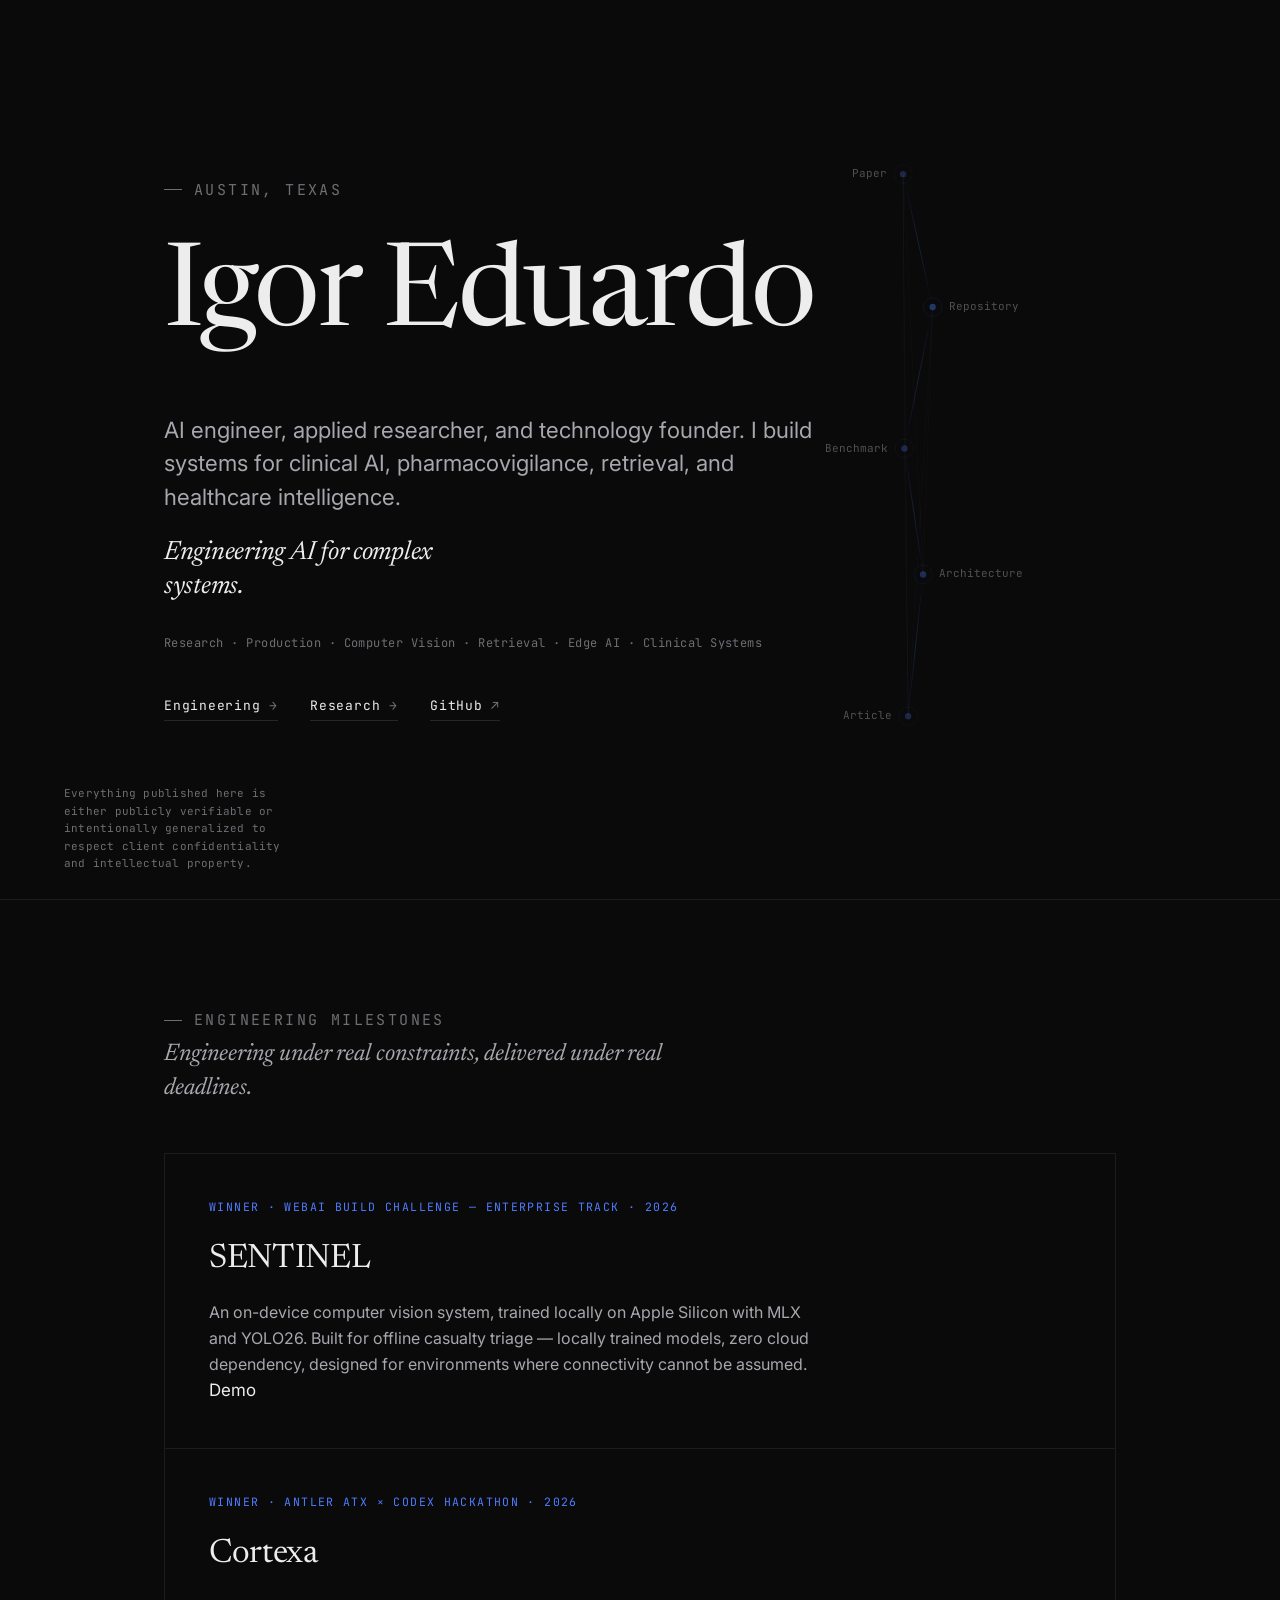
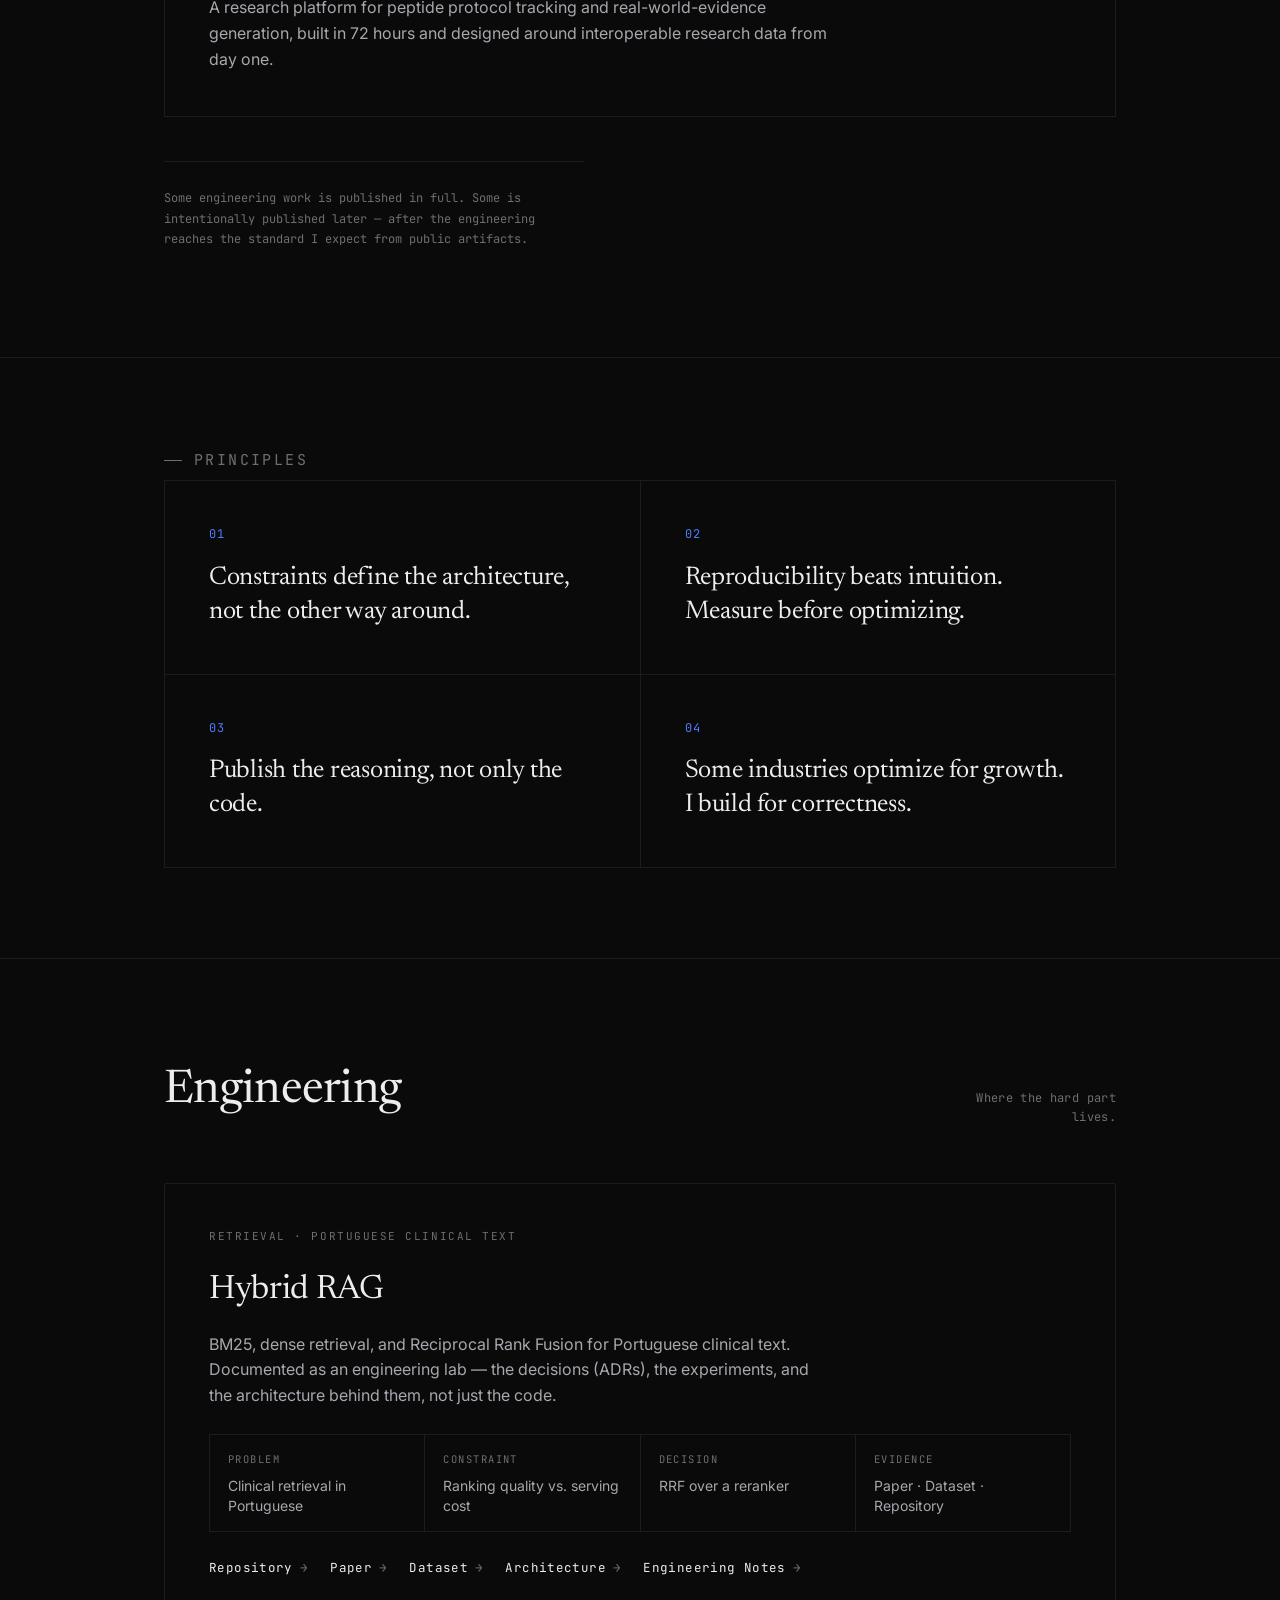
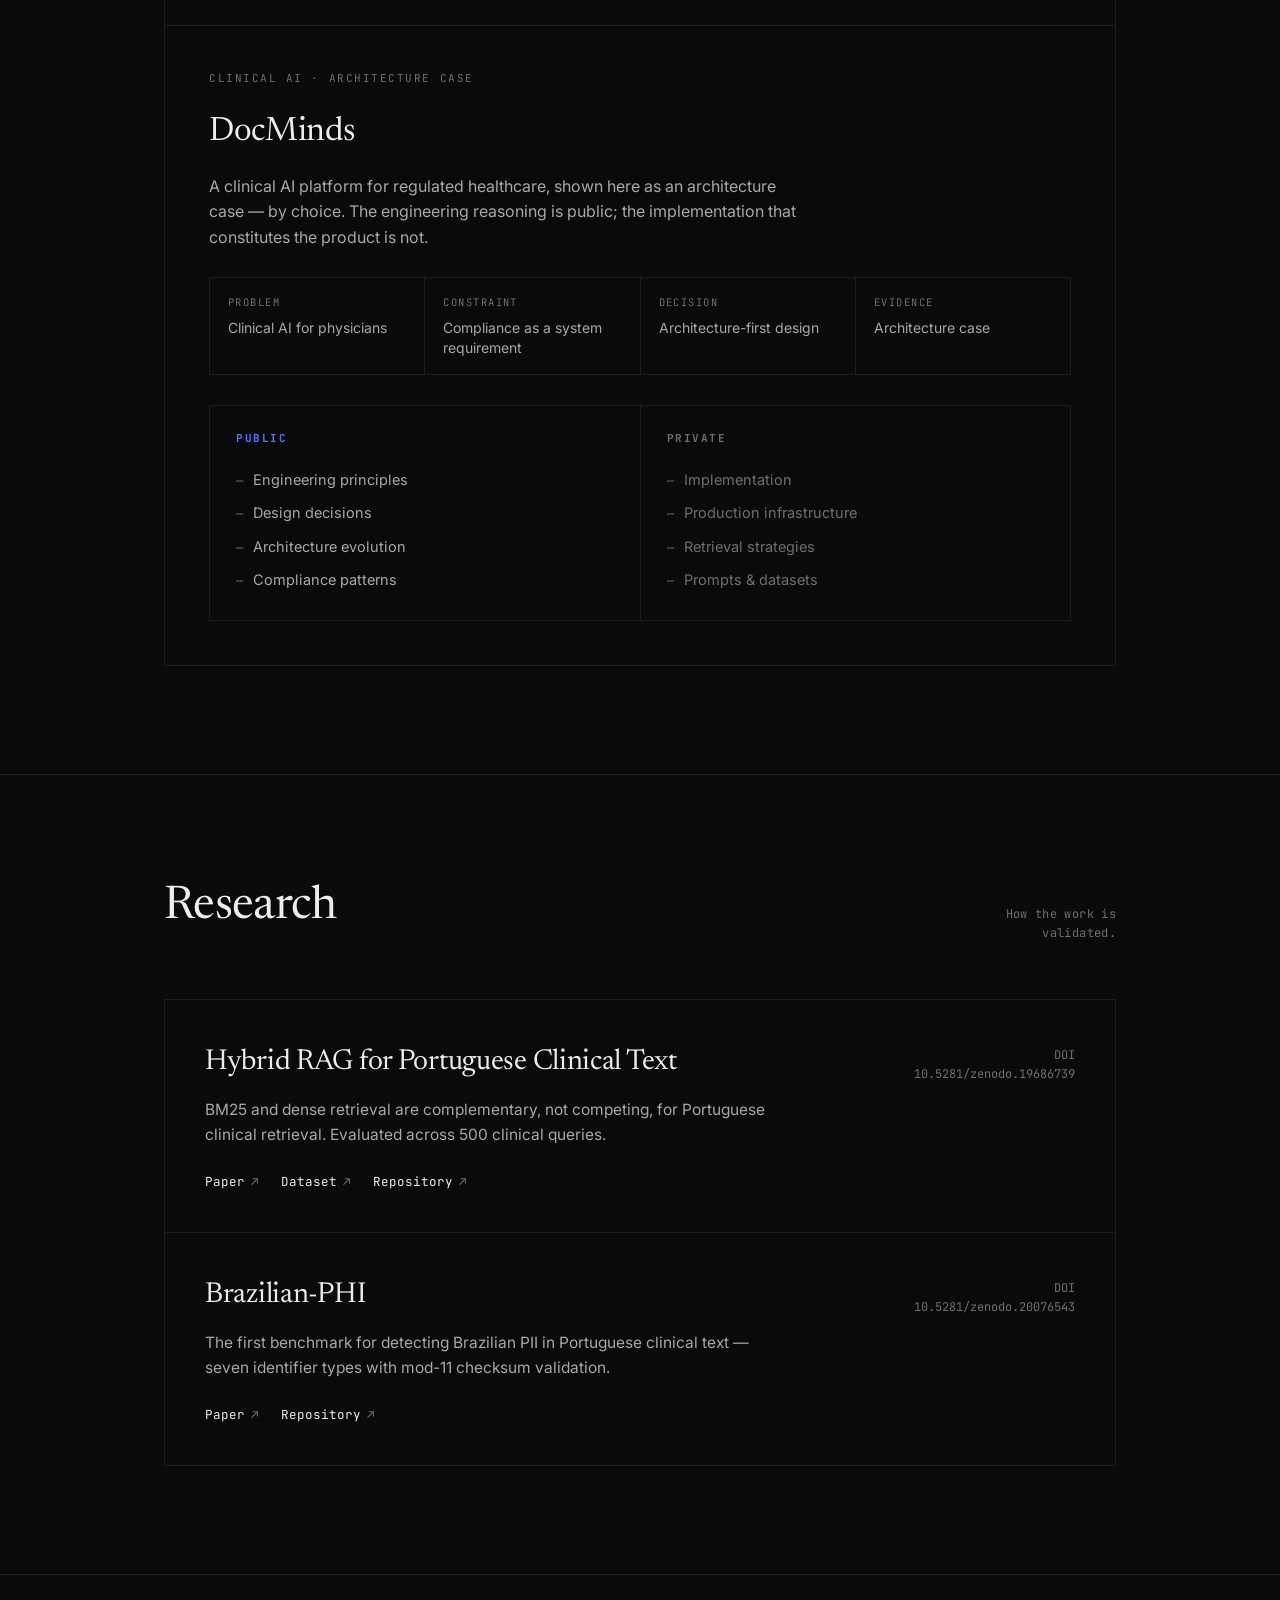
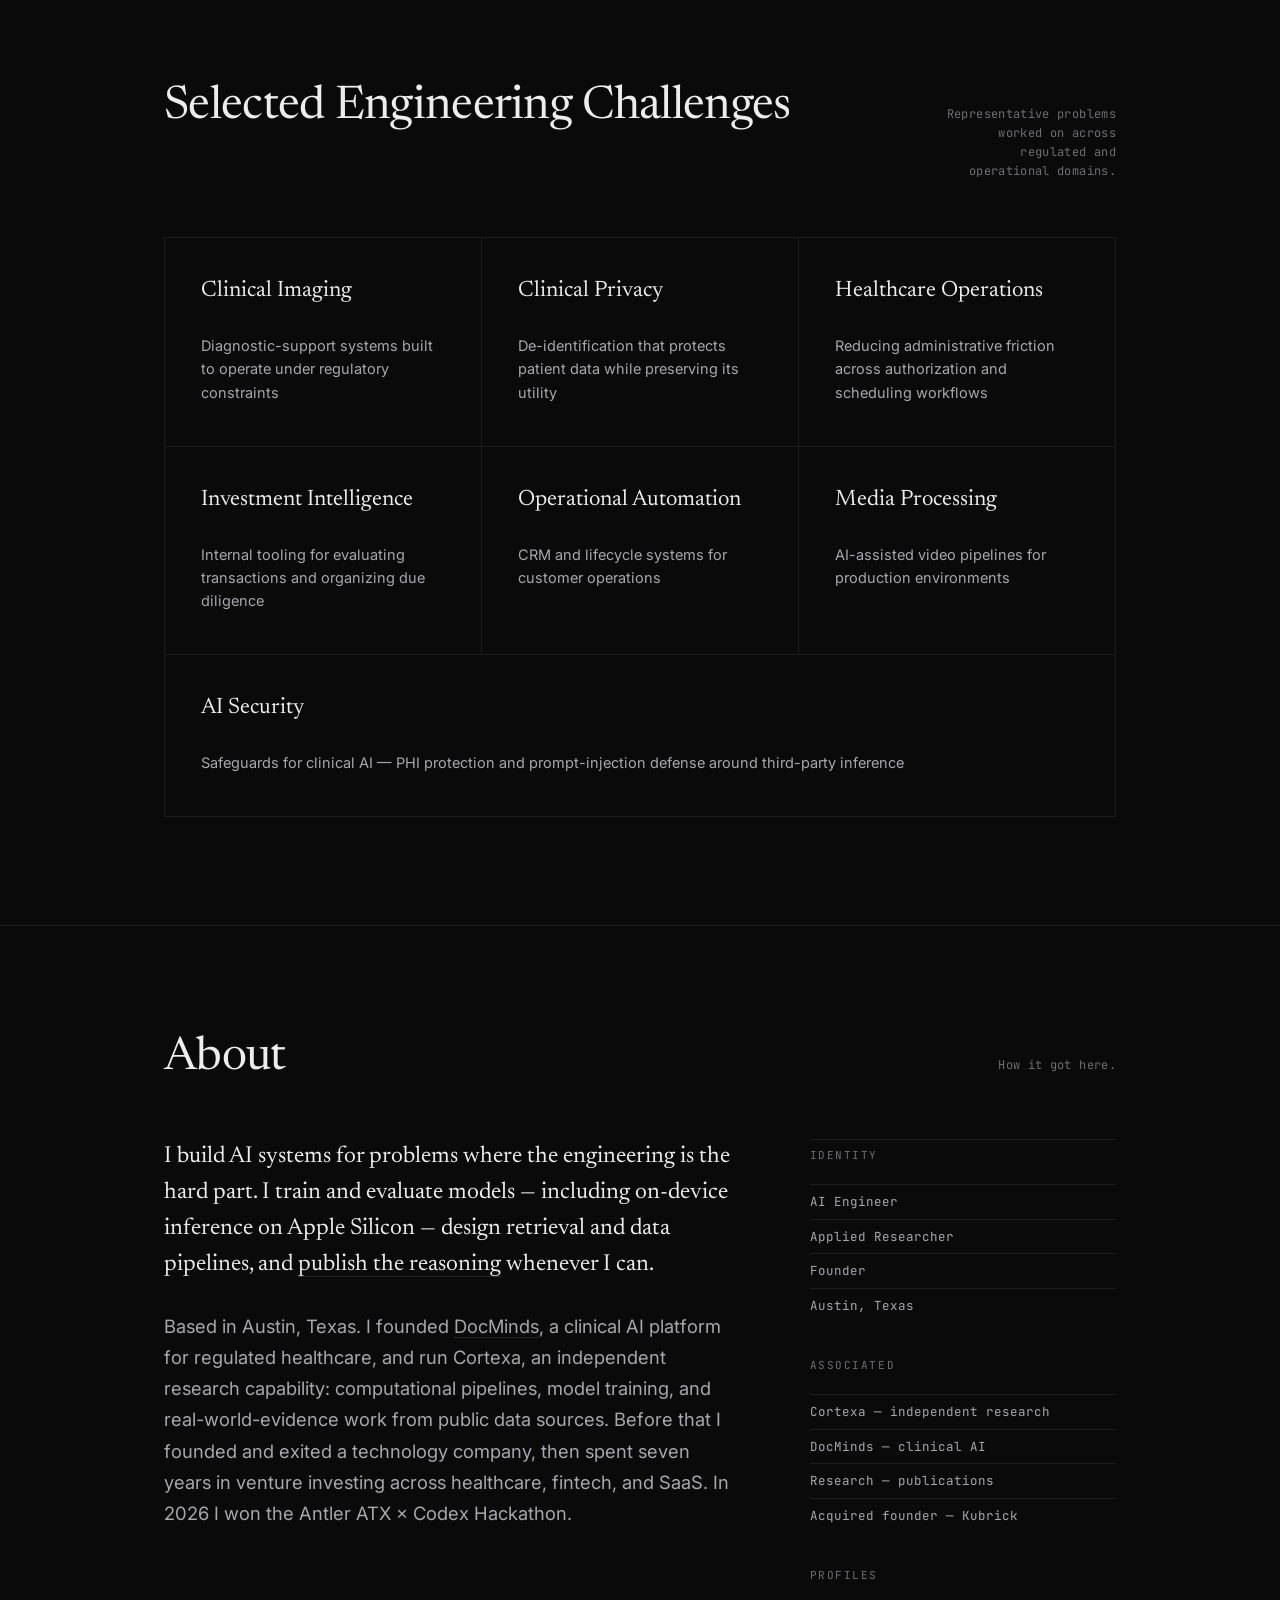
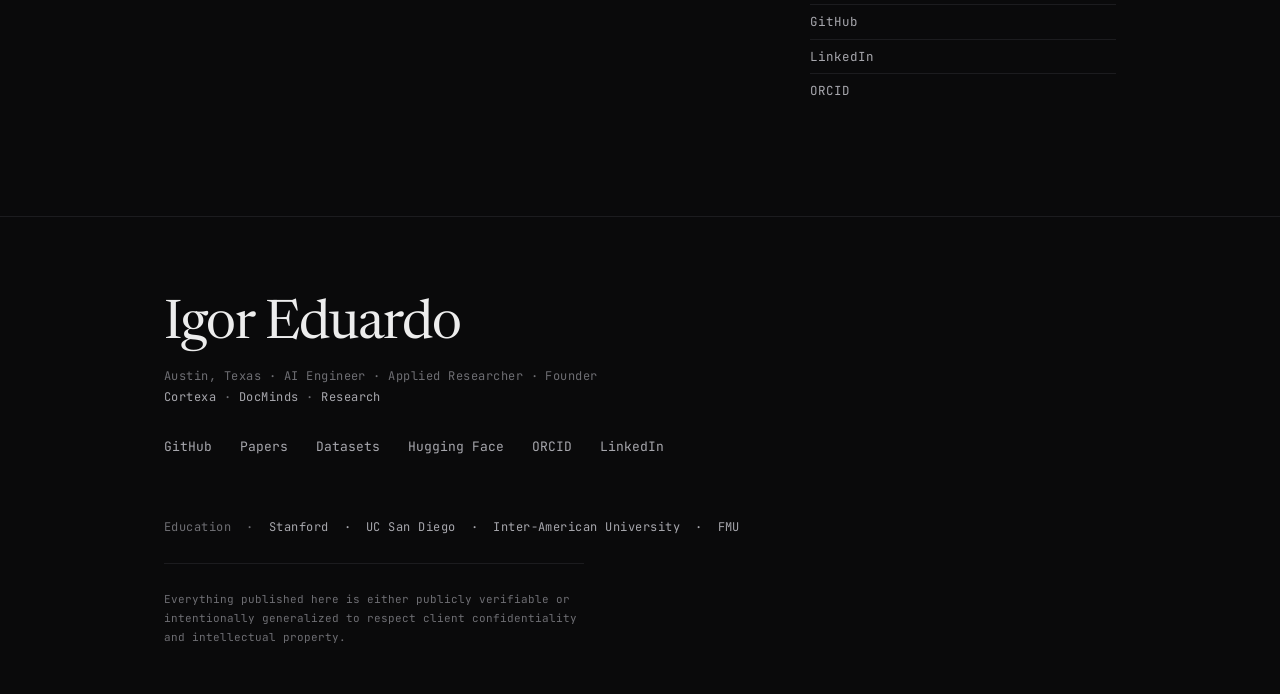
==== commit e5975d4d: "Rename Antler ATX milestone title to Cortexa The 2026 hackathon card heading was Eterna Bioscience; " ====
--- a/index.html
+++ b/index.html
@@ -341,7 +341,7 @@
       </div>
       <div class="ms">
         <div class="win">Winner · Antler ATX × Codex Hackathon · 2026</div>
-        <h3>Eterna Bioscience</h3>
+        <h3>Cortexa</h3>
         <p>A research platform for peptide protocol tracking and real-world-evidence generation, built in 72 hours and designed around interoperable research data from day one.</p>
       </div>
     </div>
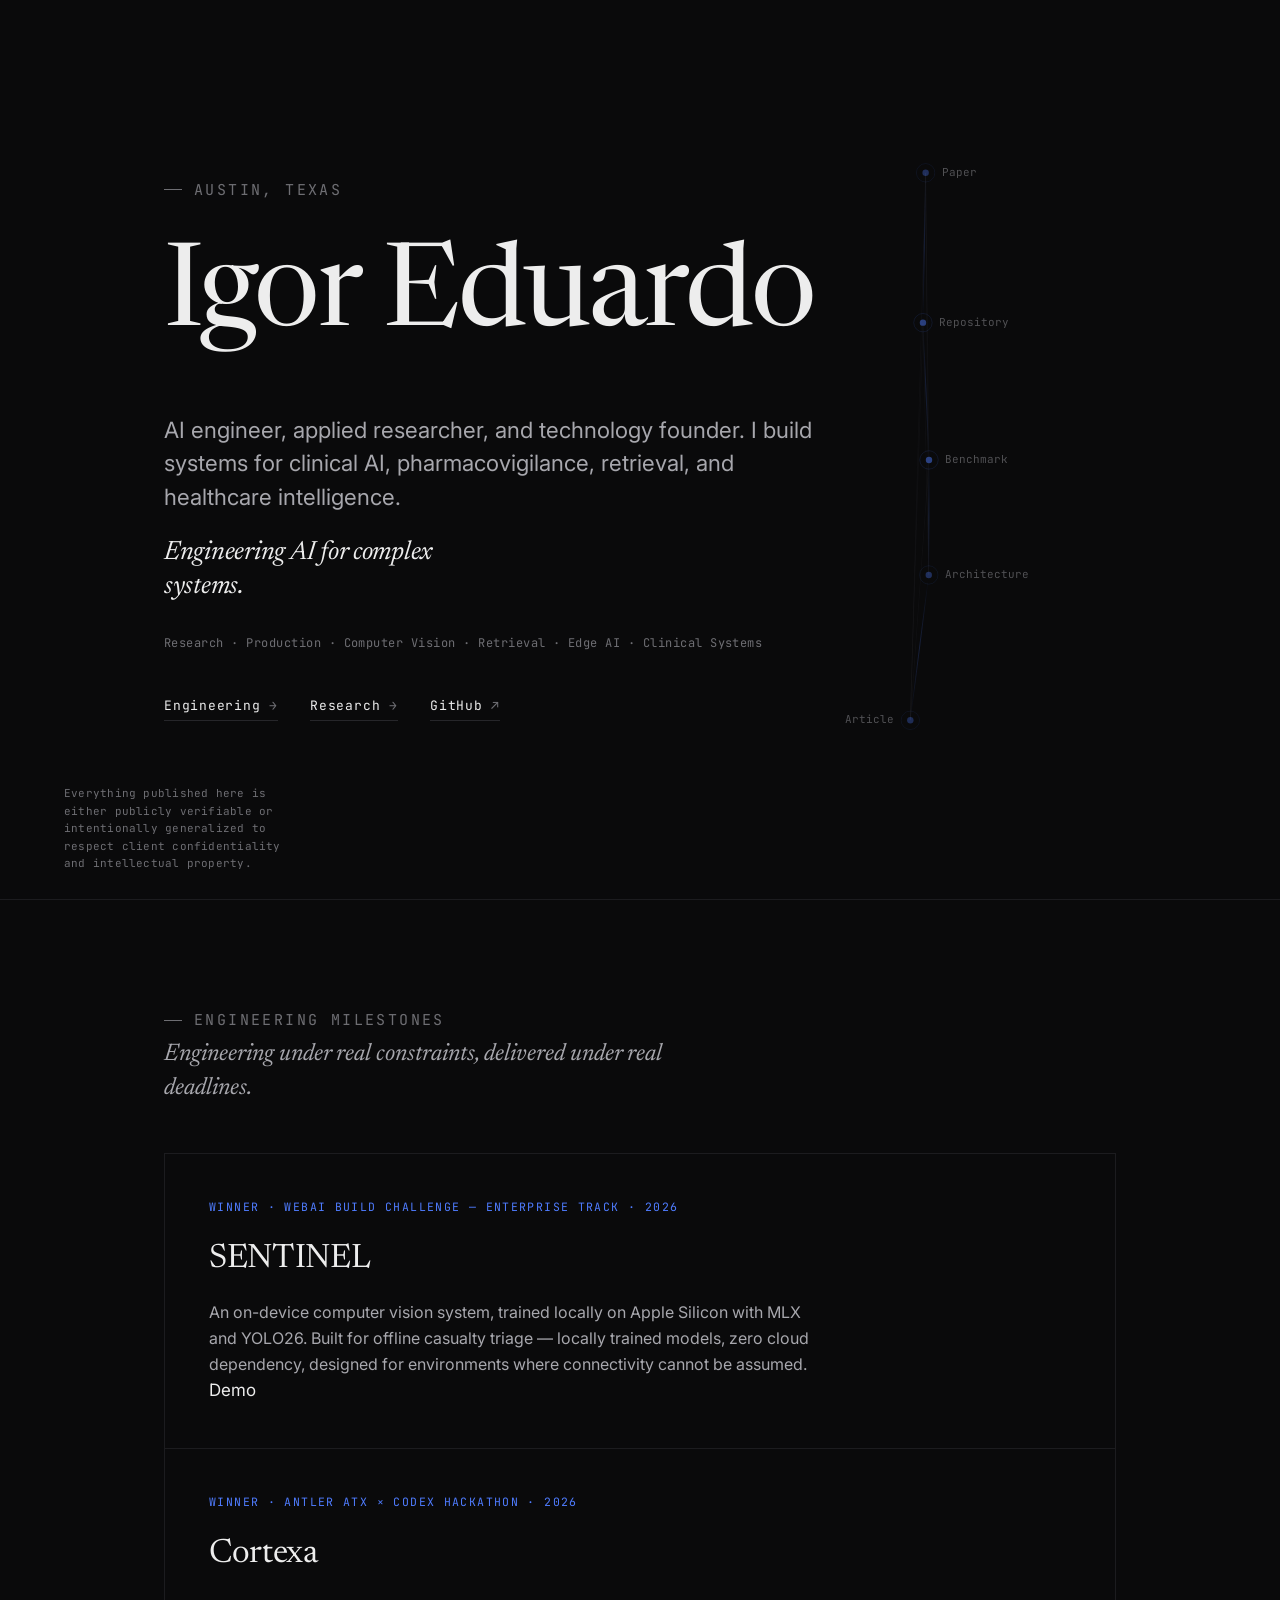
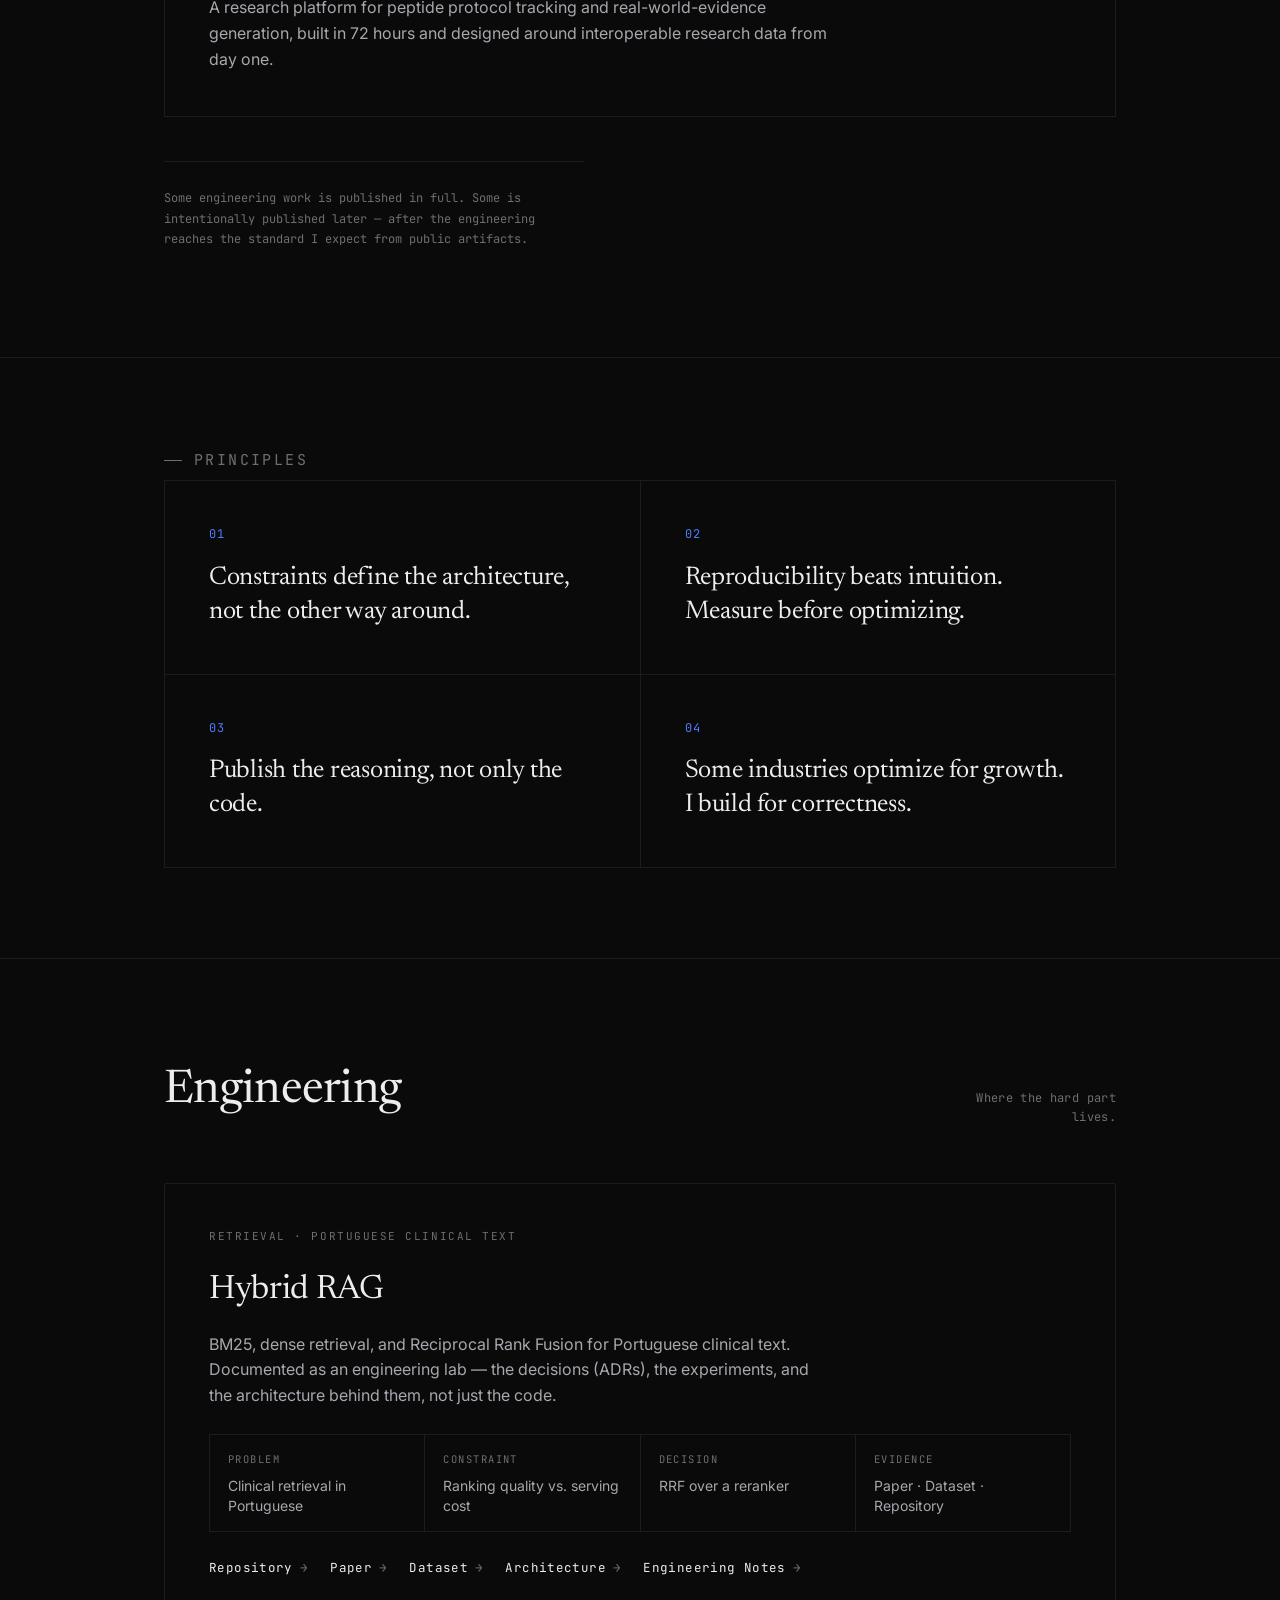
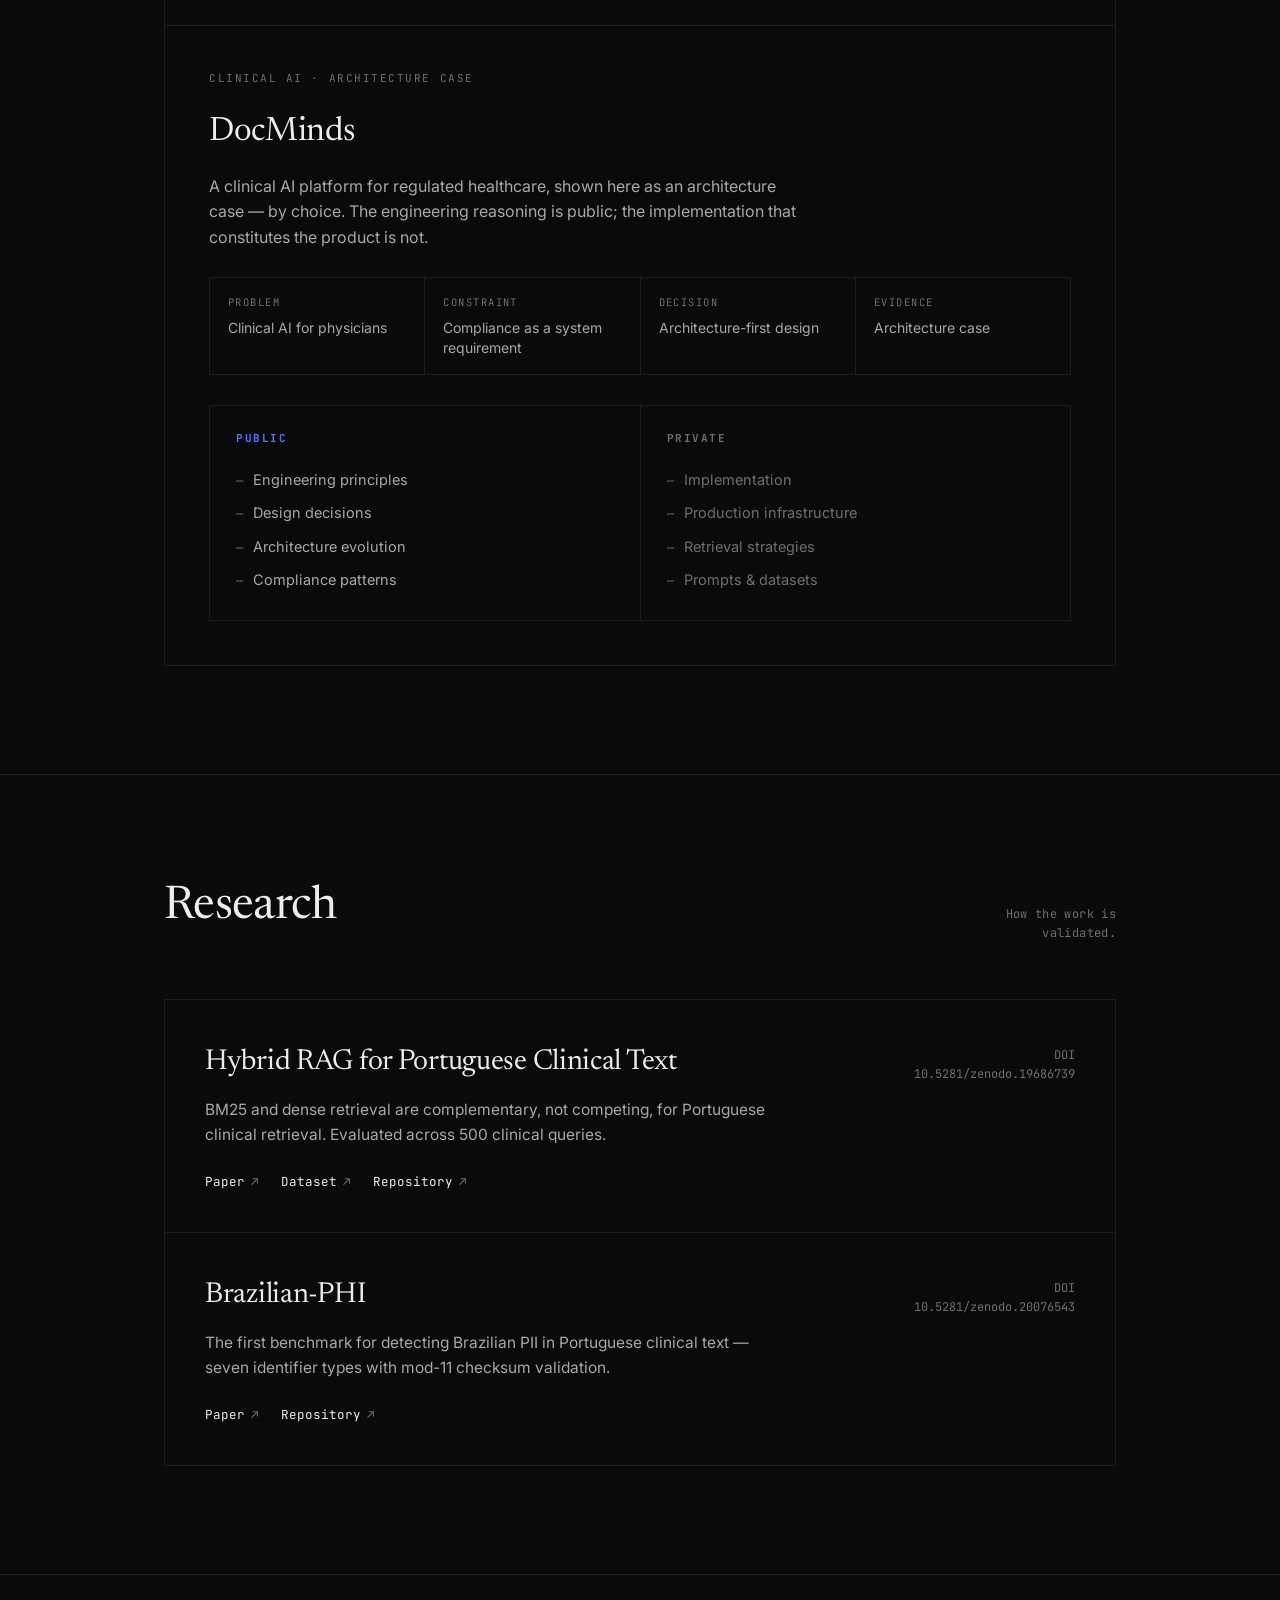
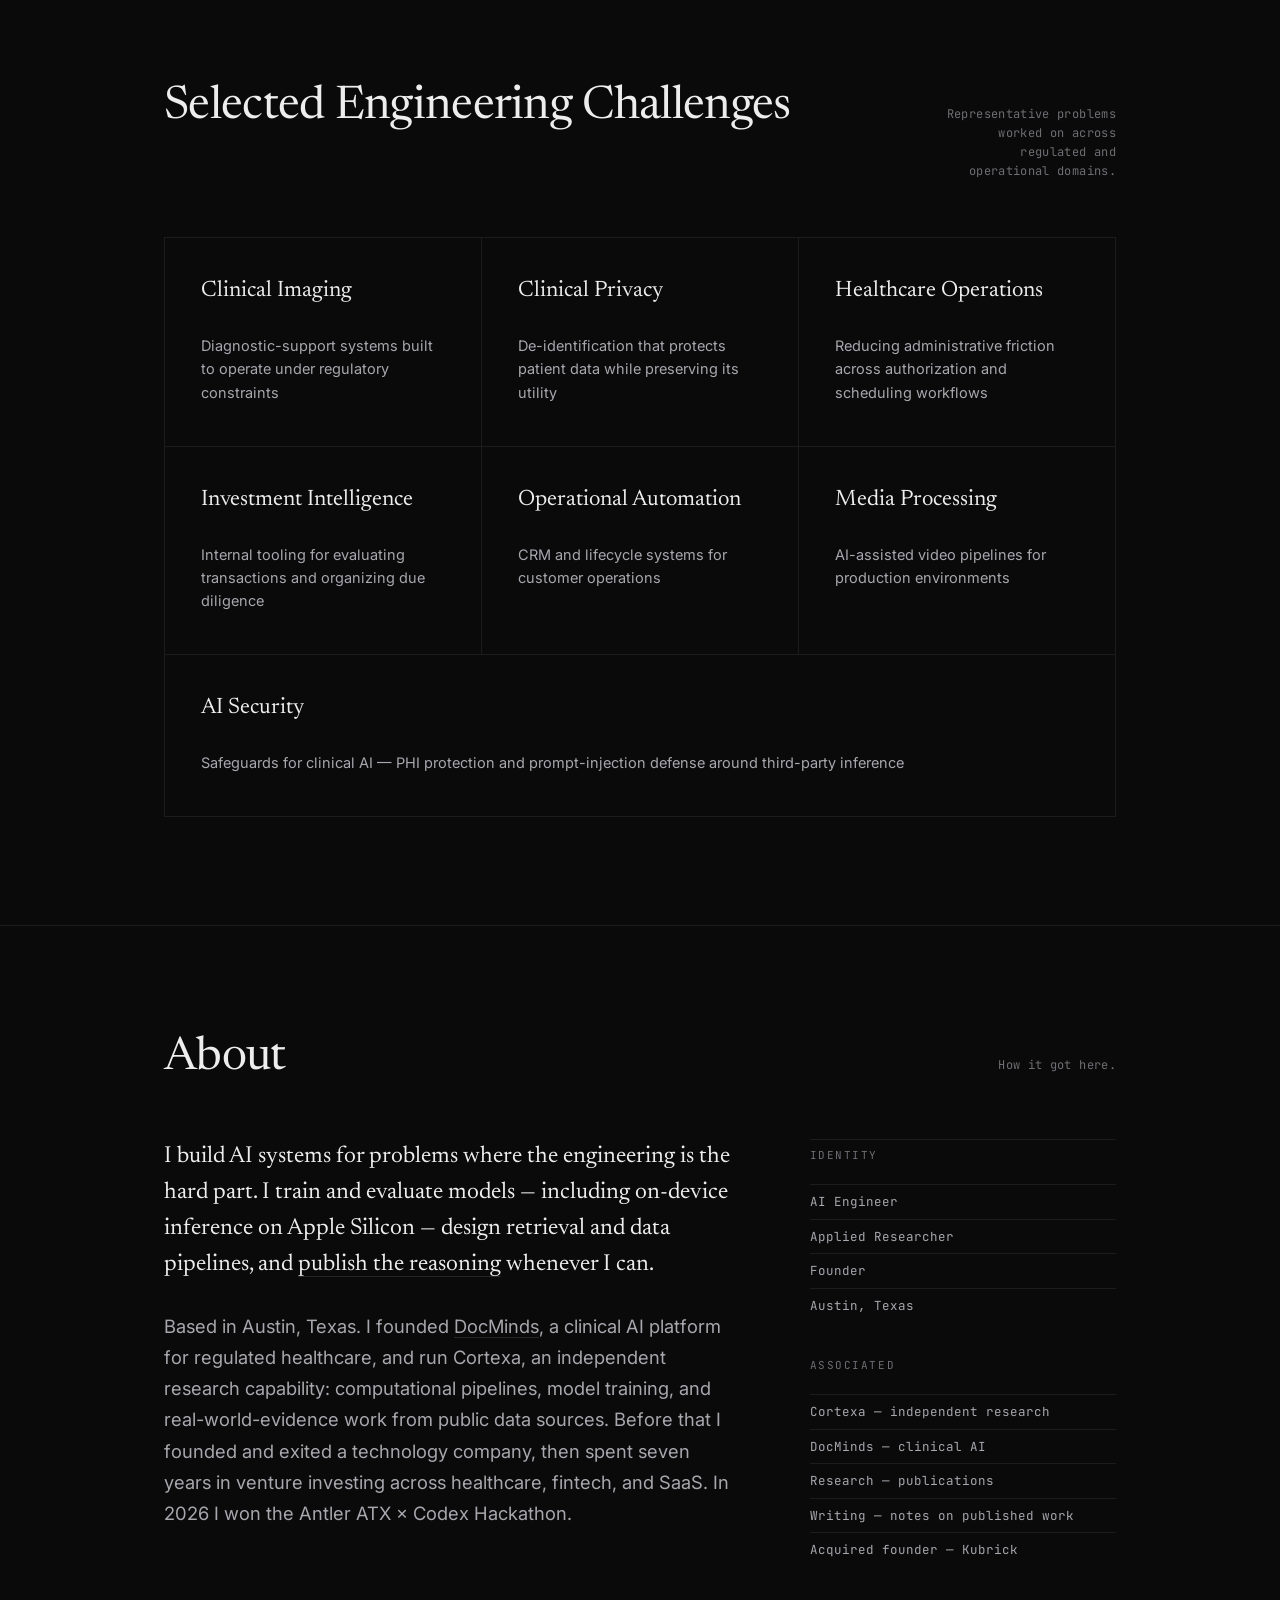
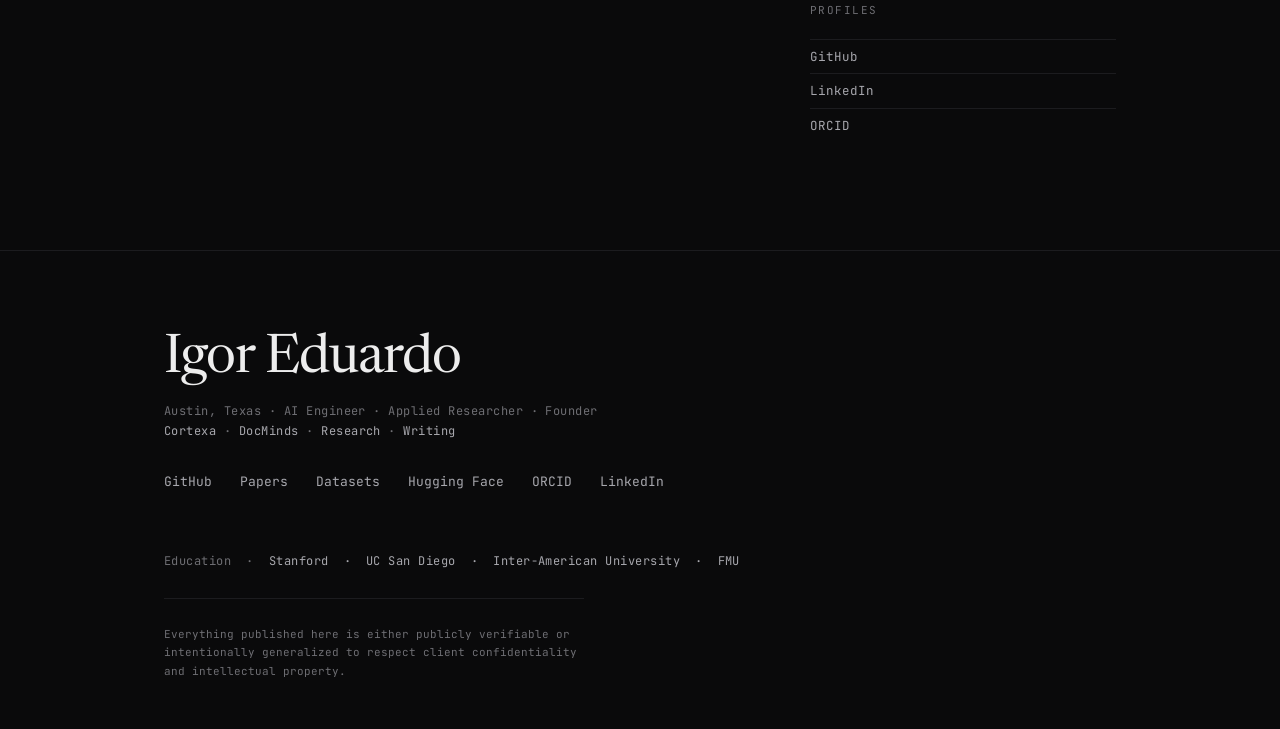
==== commit 137c9580: "Add robots.txt, sitemap, and a Writing surface for entity cadence Publish crawl files at the site ro" ====
--- a/index.html
+++ b/index.html
@@ -534,6 +534,7 @@
         <span><a href="#cortexa">Cortexa</a> — independent research</span>
         <span><a href="#docminds">DocMinds</a> — clinical AI</span>
         <span><a href="#research">Research</a> — publications</span>
+        <span><a href="/writing/">Writing</a> — notes on published work</span>
         <span>Acquired founder — Kubrick</span>
         <span class="r-label r-later">Profiles</span>
         <span><a href="https://github.com/nomad-link-id" target="_blank" rel="noopener">GitHub</a></span>
@@ -551,7 +552,7 @@
       <div>
         <div class="foot-name">Igor Eduardo</div>
         <div class="foot-id">Austin, Texas · AI Engineer · Applied Researcher · Founder<br>
-          <a href="#cortexa">Cortexa</a> · <a href="#docminds">DocMinds</a> · <a href="#research">Research</a></div>
+          <a href="#cortexa">Cortexa</a> · <a href="#docminds">DocMinds</a> · <a href="#research">Research</a> · <a href="/writing/">Writing</a></div>
       </div>
       <div class="foot-links">
         <a href="https://github.com/nomad-link-id" target="_blank" rel="noopener">GitHub</a>
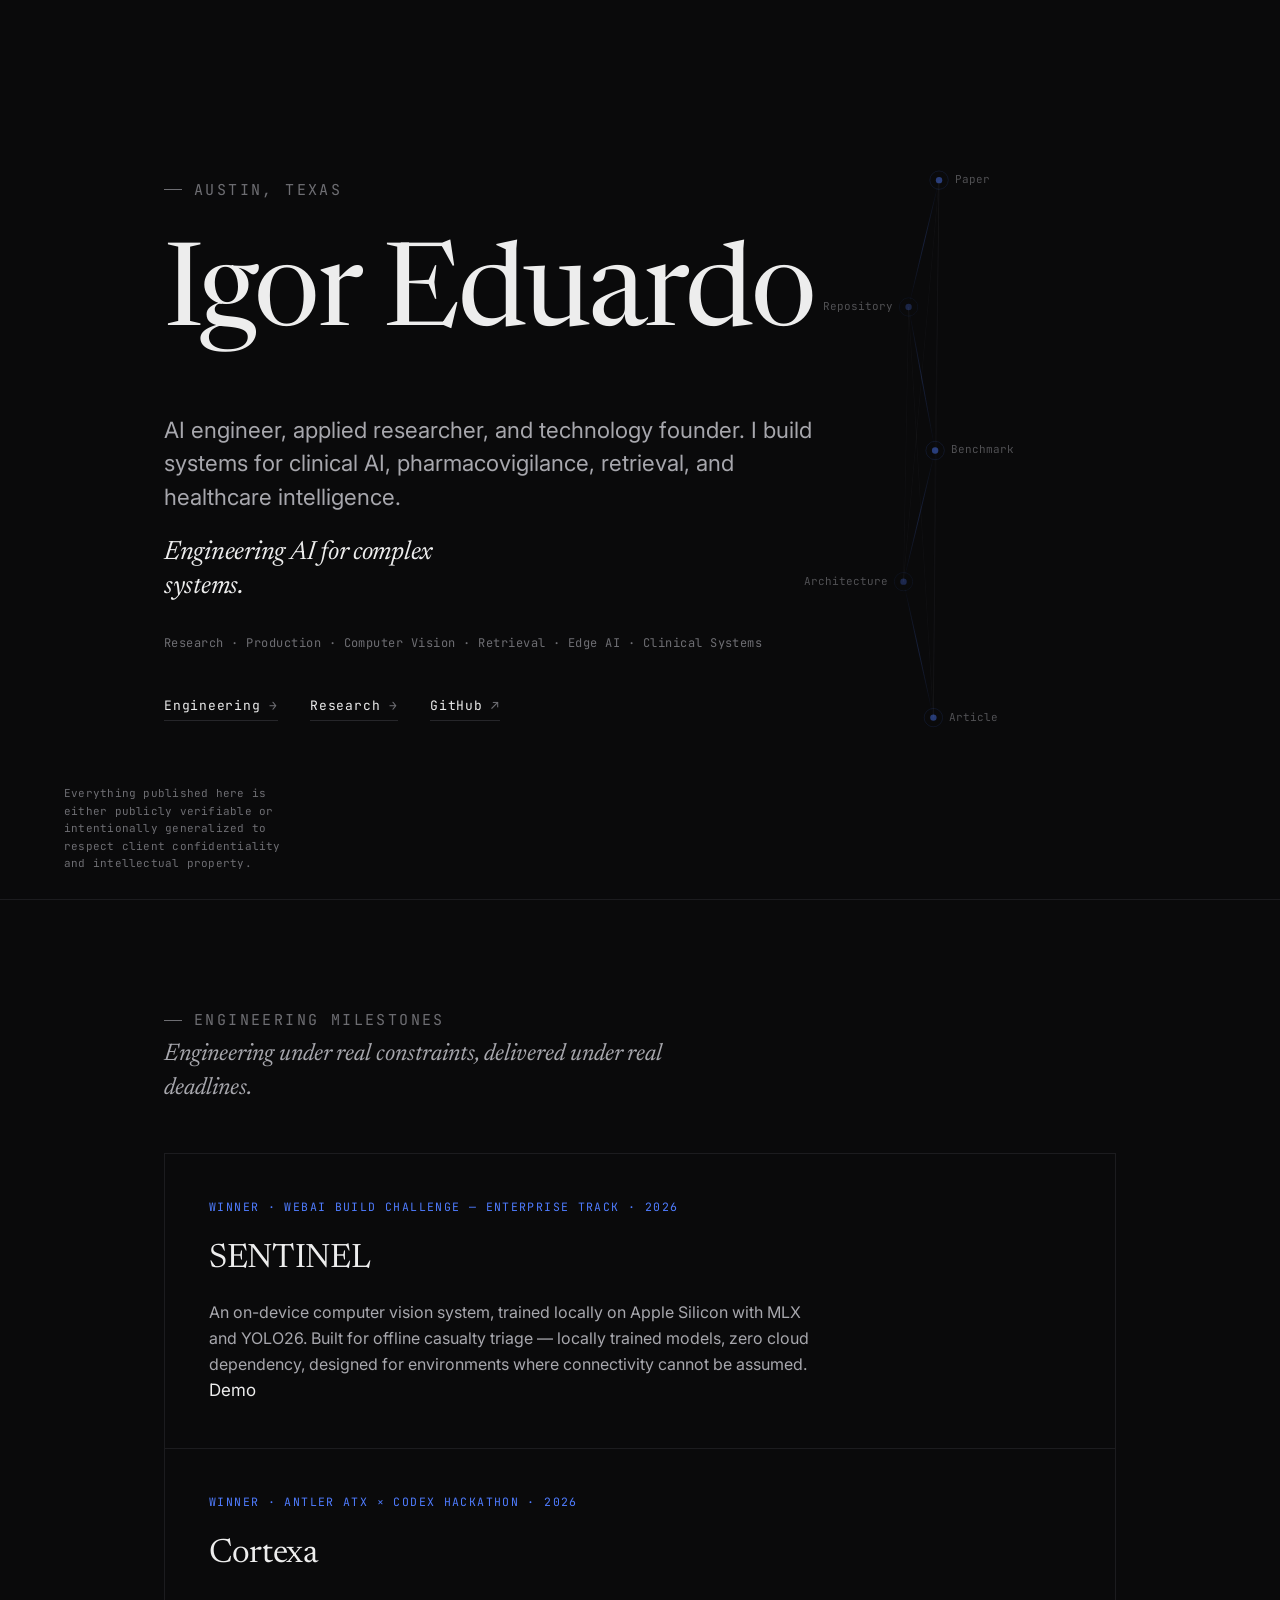
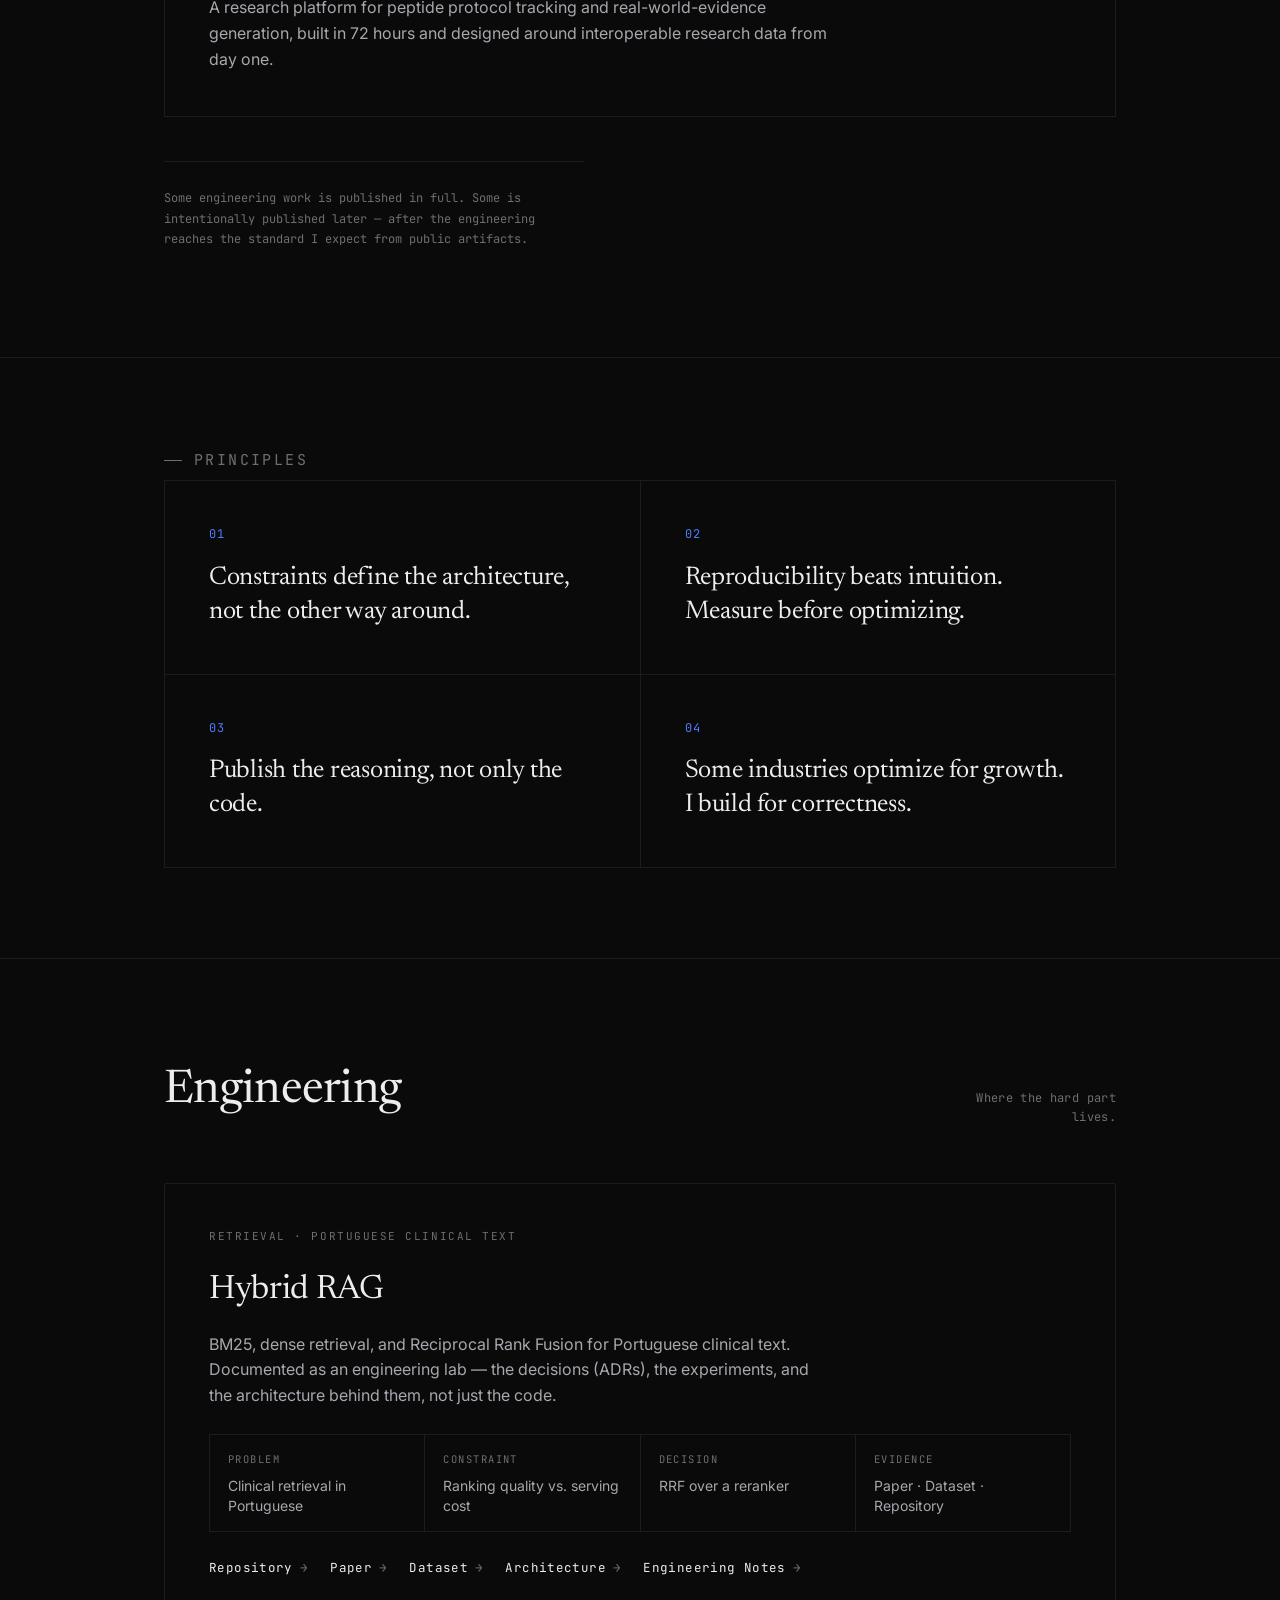
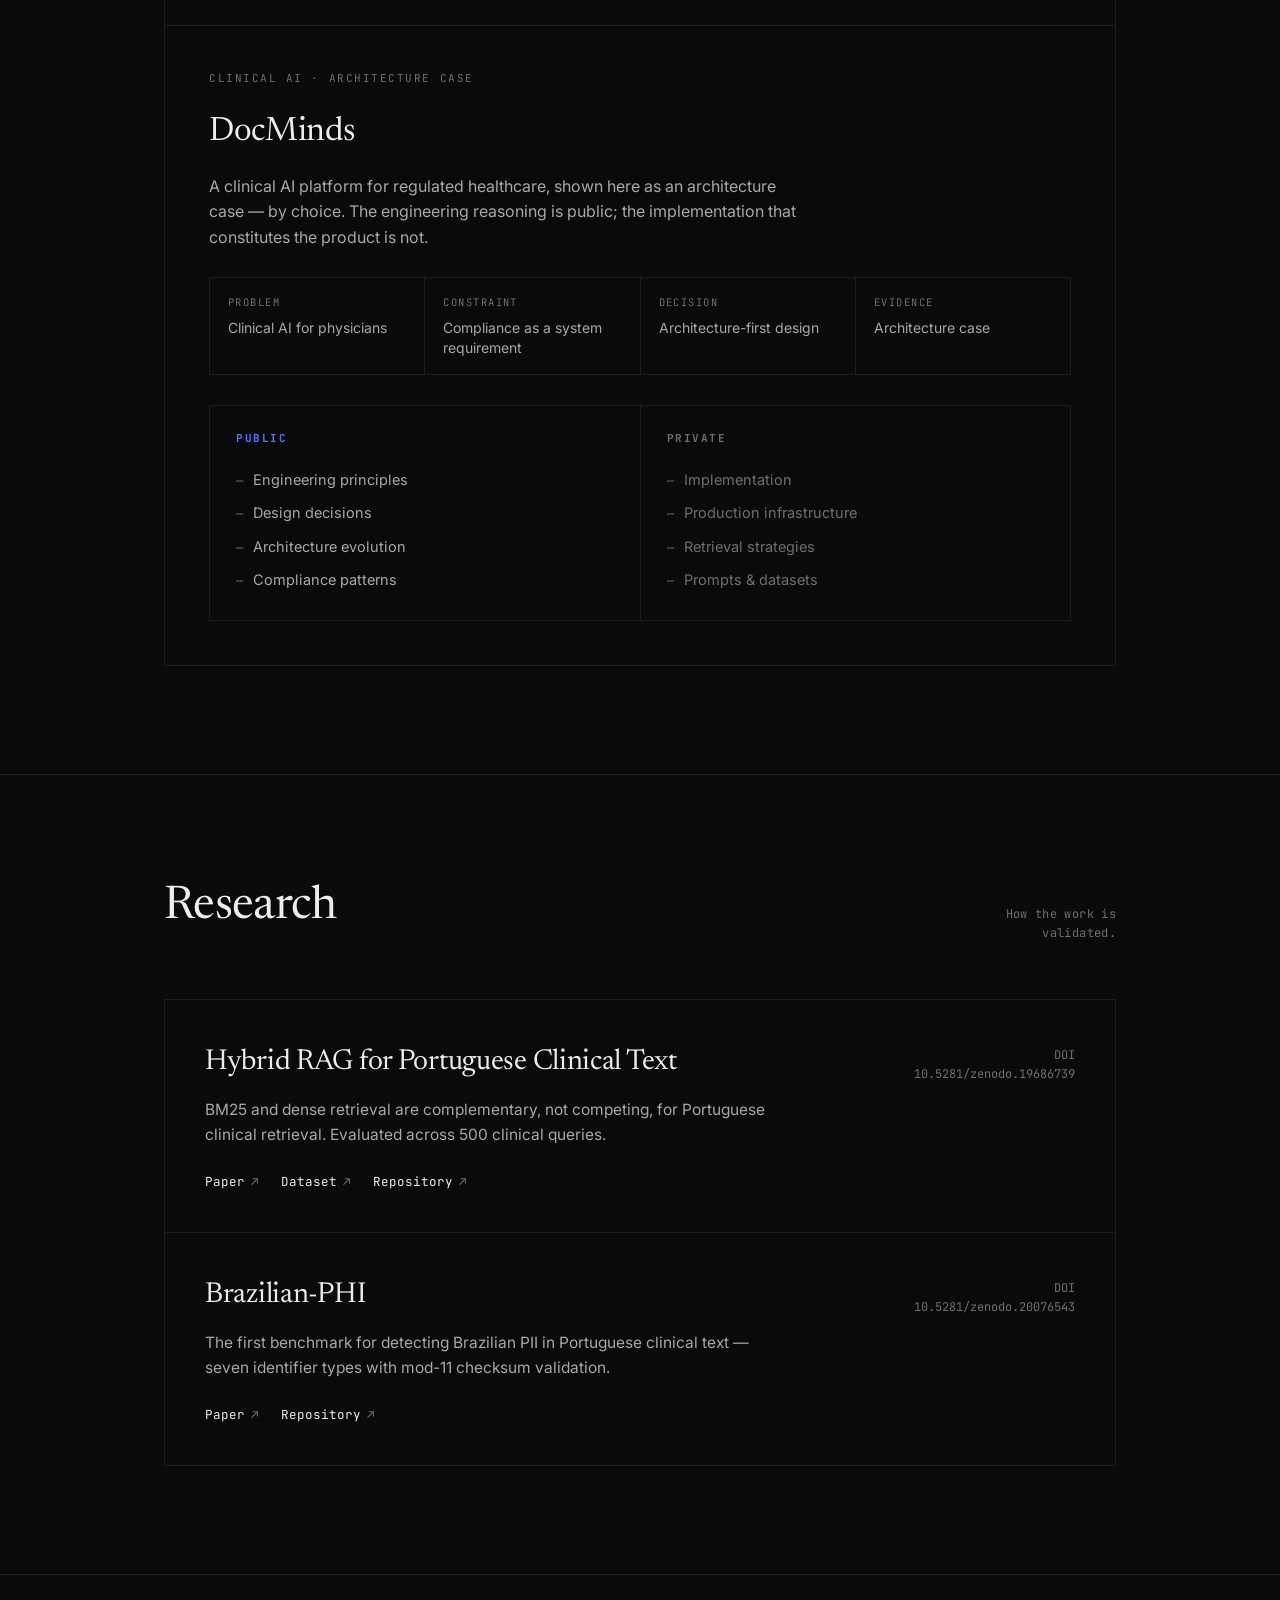
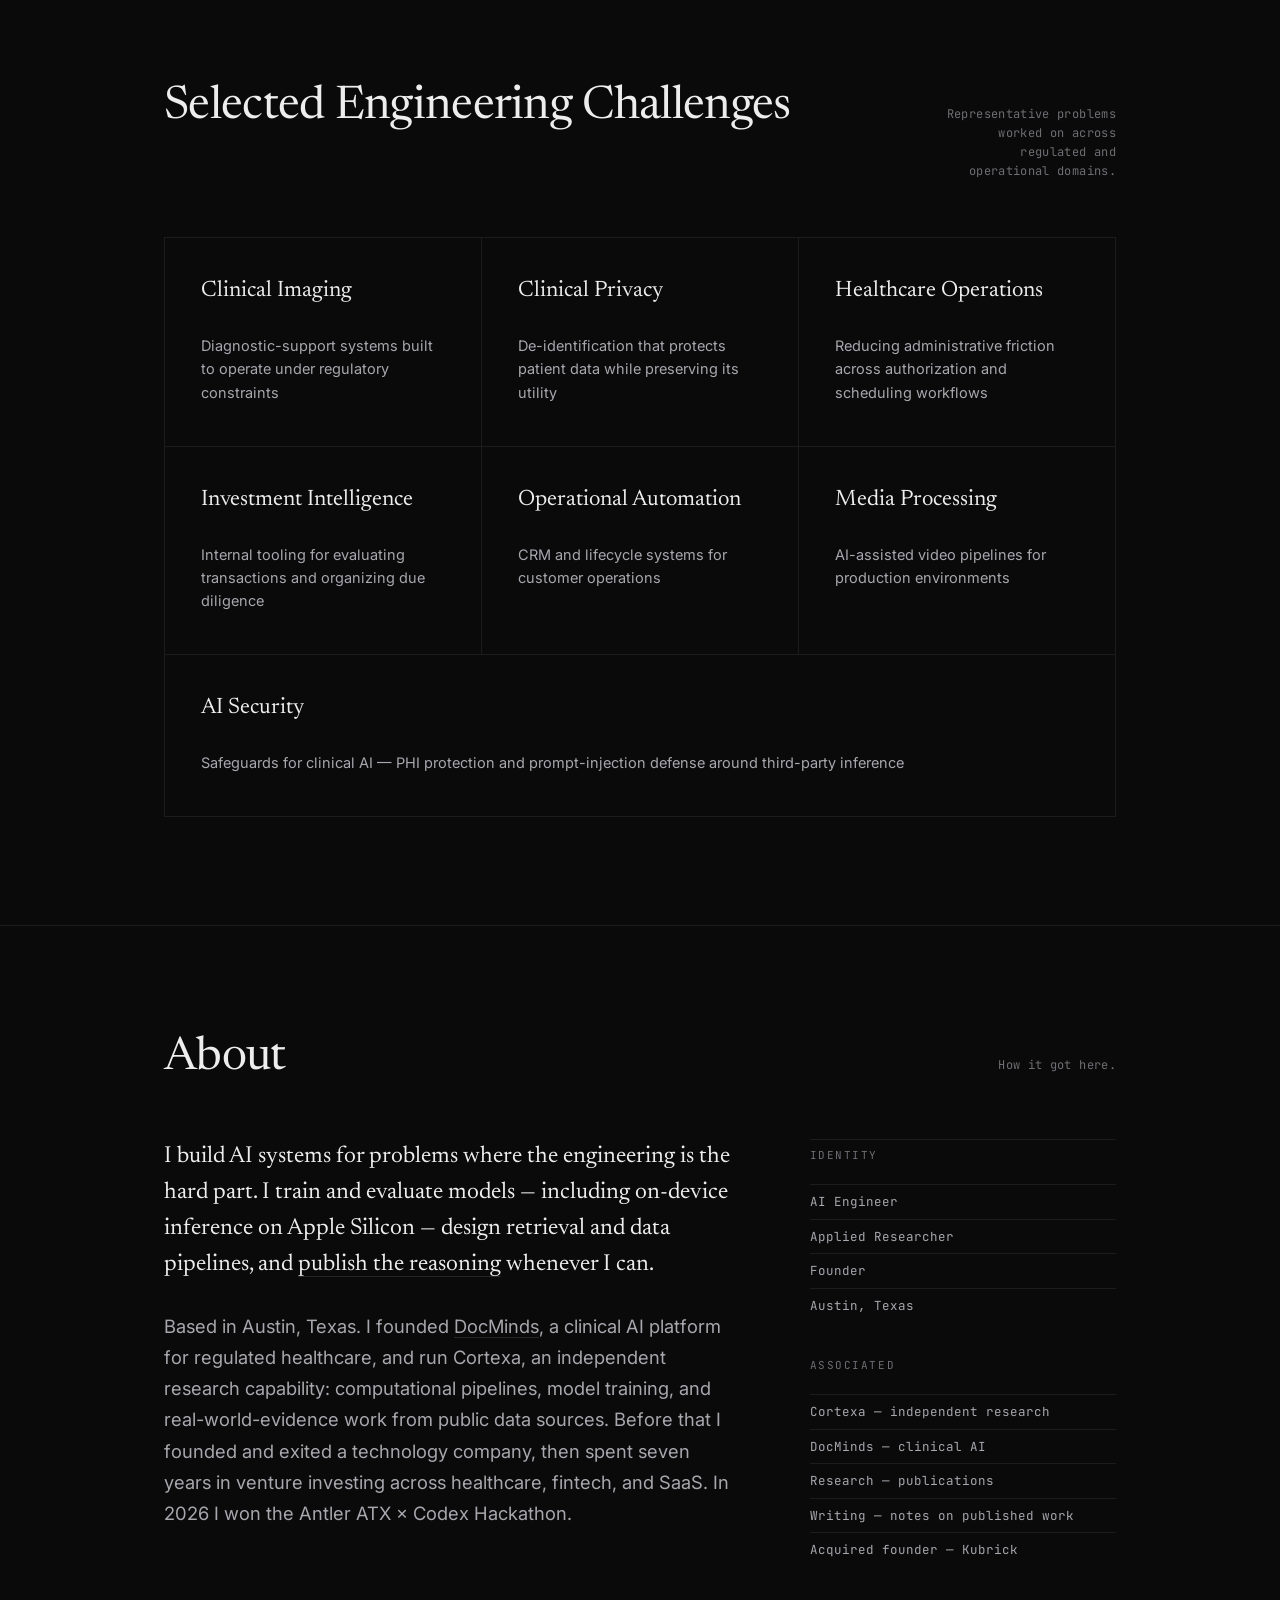
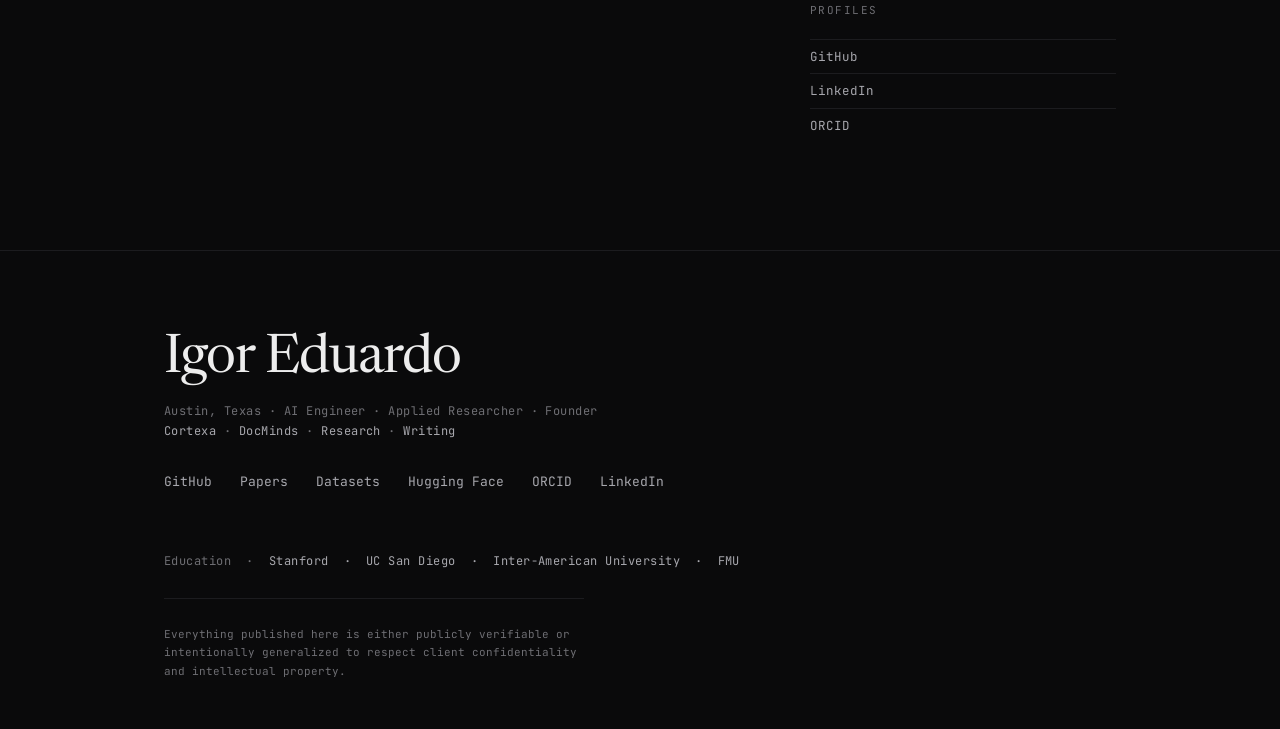
==== commit 810f147b: "Expand Person sameAs with verified profile URLs. Add Bluesky, the second Hugging Face profile, Reddi" ====
--- a/index.html
+++ b/index.html
@@ -36,9 +36,13 @@
       "https://orcid.org/0009-0005-6288-1135",
       "https://github.com/nomad-link-id",
       "https://huggingface.co/igor-eduardo-research",
+      "https://huggingface.co/Nomad-link-id",
       "https://medium.com/@nomad-link-id",
       "https://dev.to/nomad-link-id",
-      "https://x.com/igoreduardht"
+      "https://x.com/igoreduardht",
+      "https://bsky.app/profile/nomad-linkd-id.bsky.social",
+      "https://www.reddit.com/user/nomad-link-id/",
+      "https://news.ycombinator.com/user?id=nomad-linkd-id"
     ],
     "knowsAbout": [
       "Clinical AI",
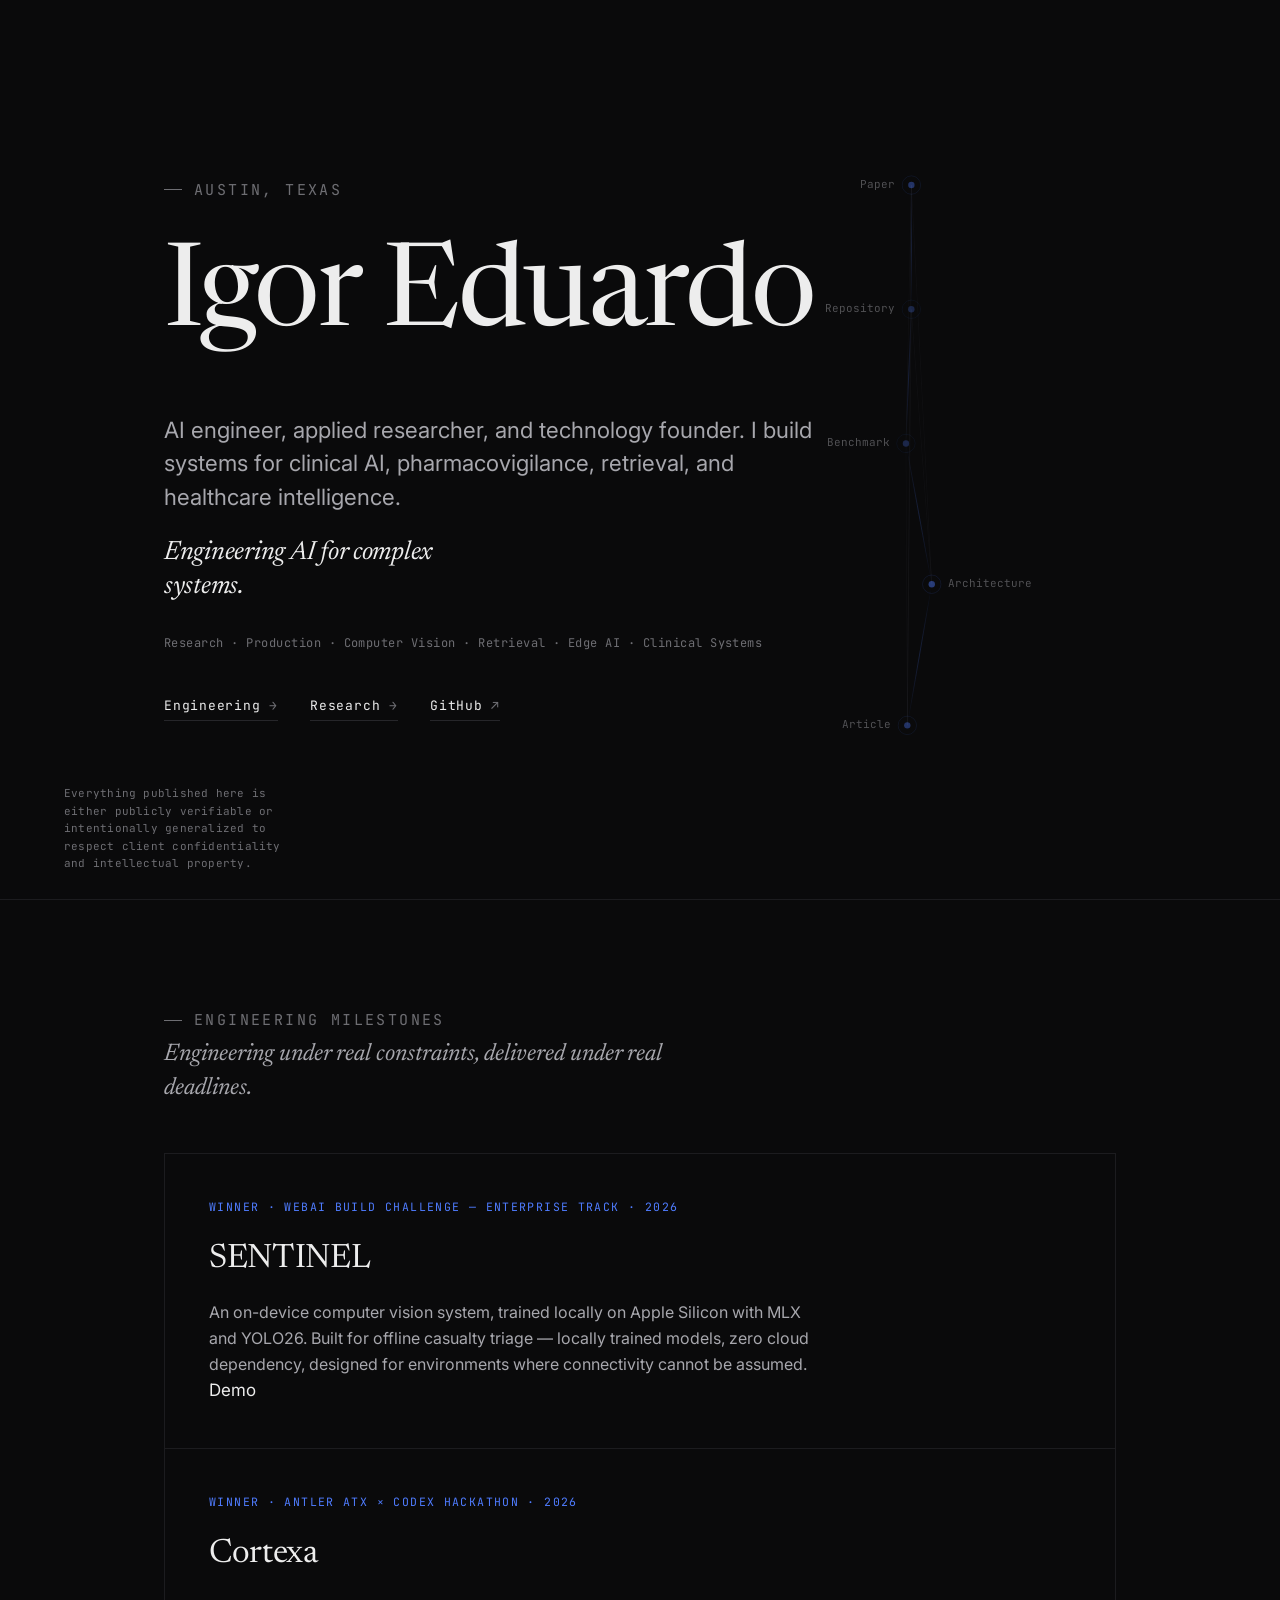
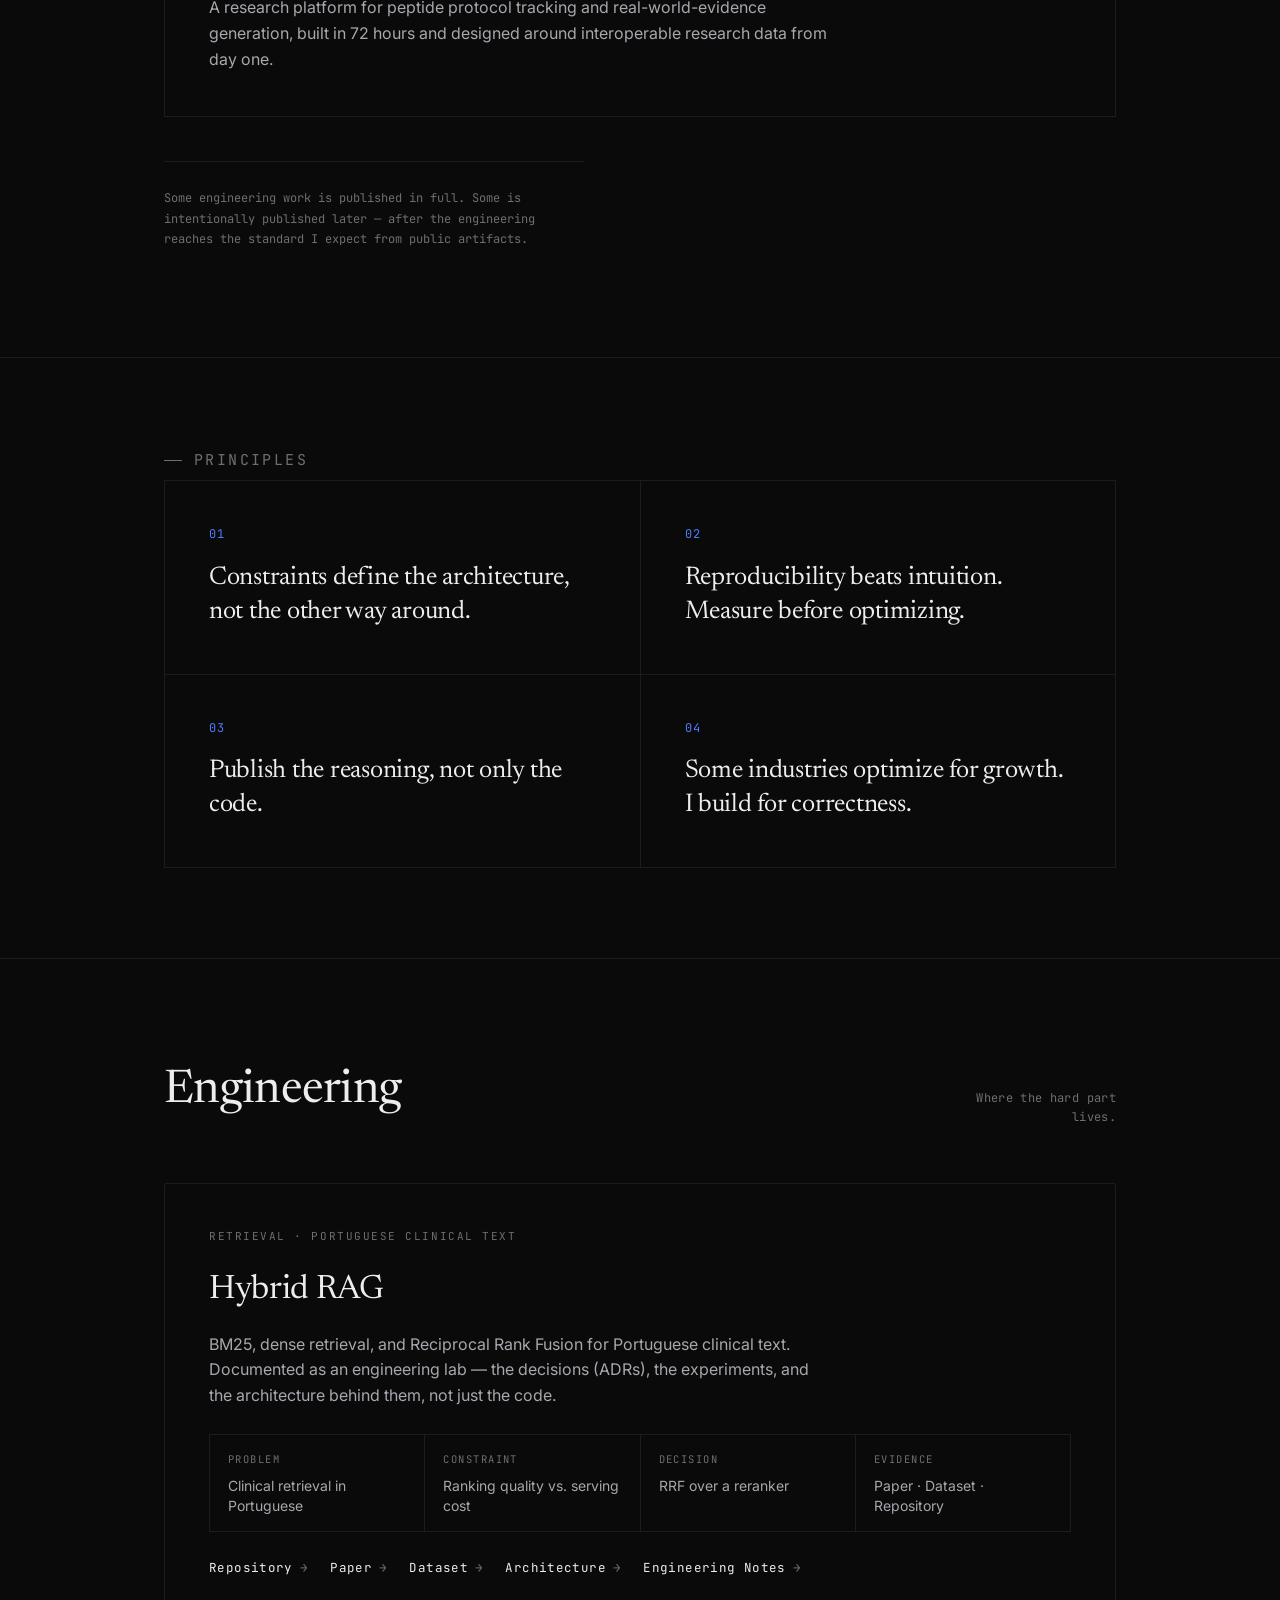
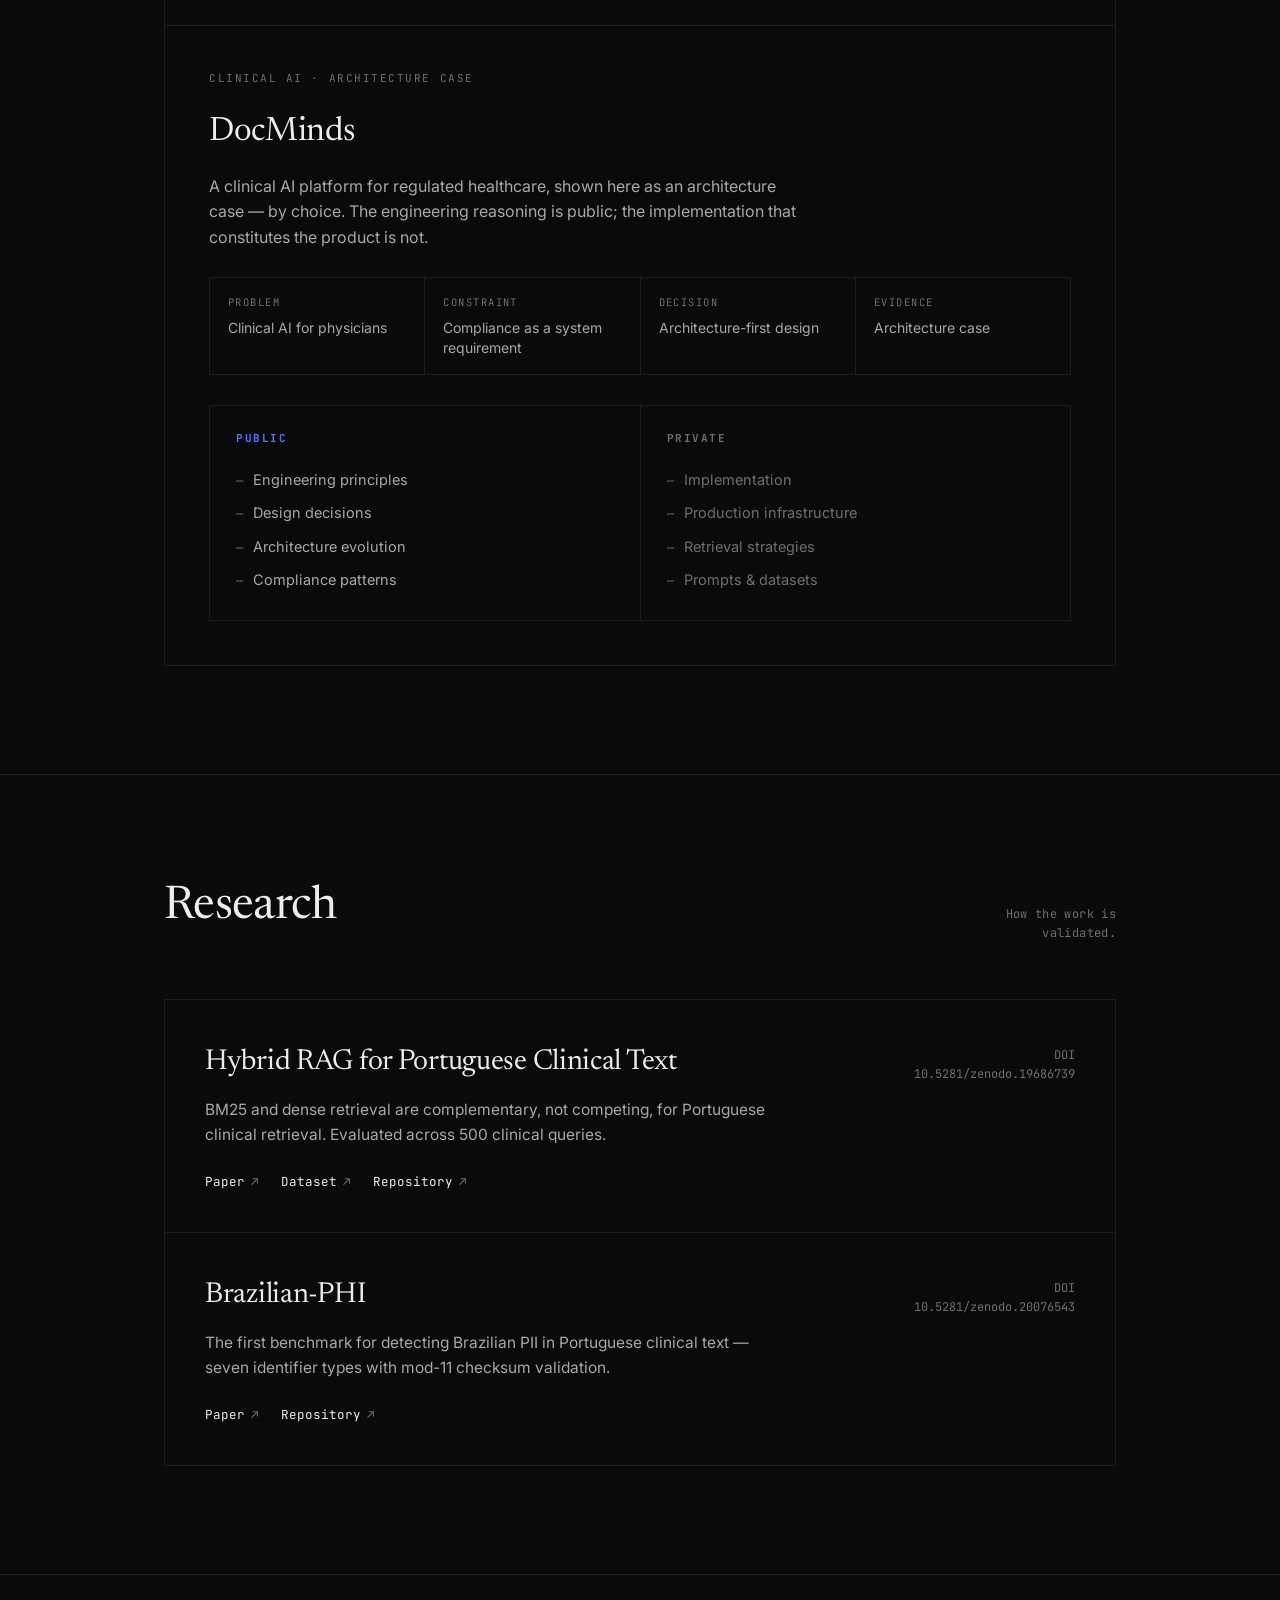
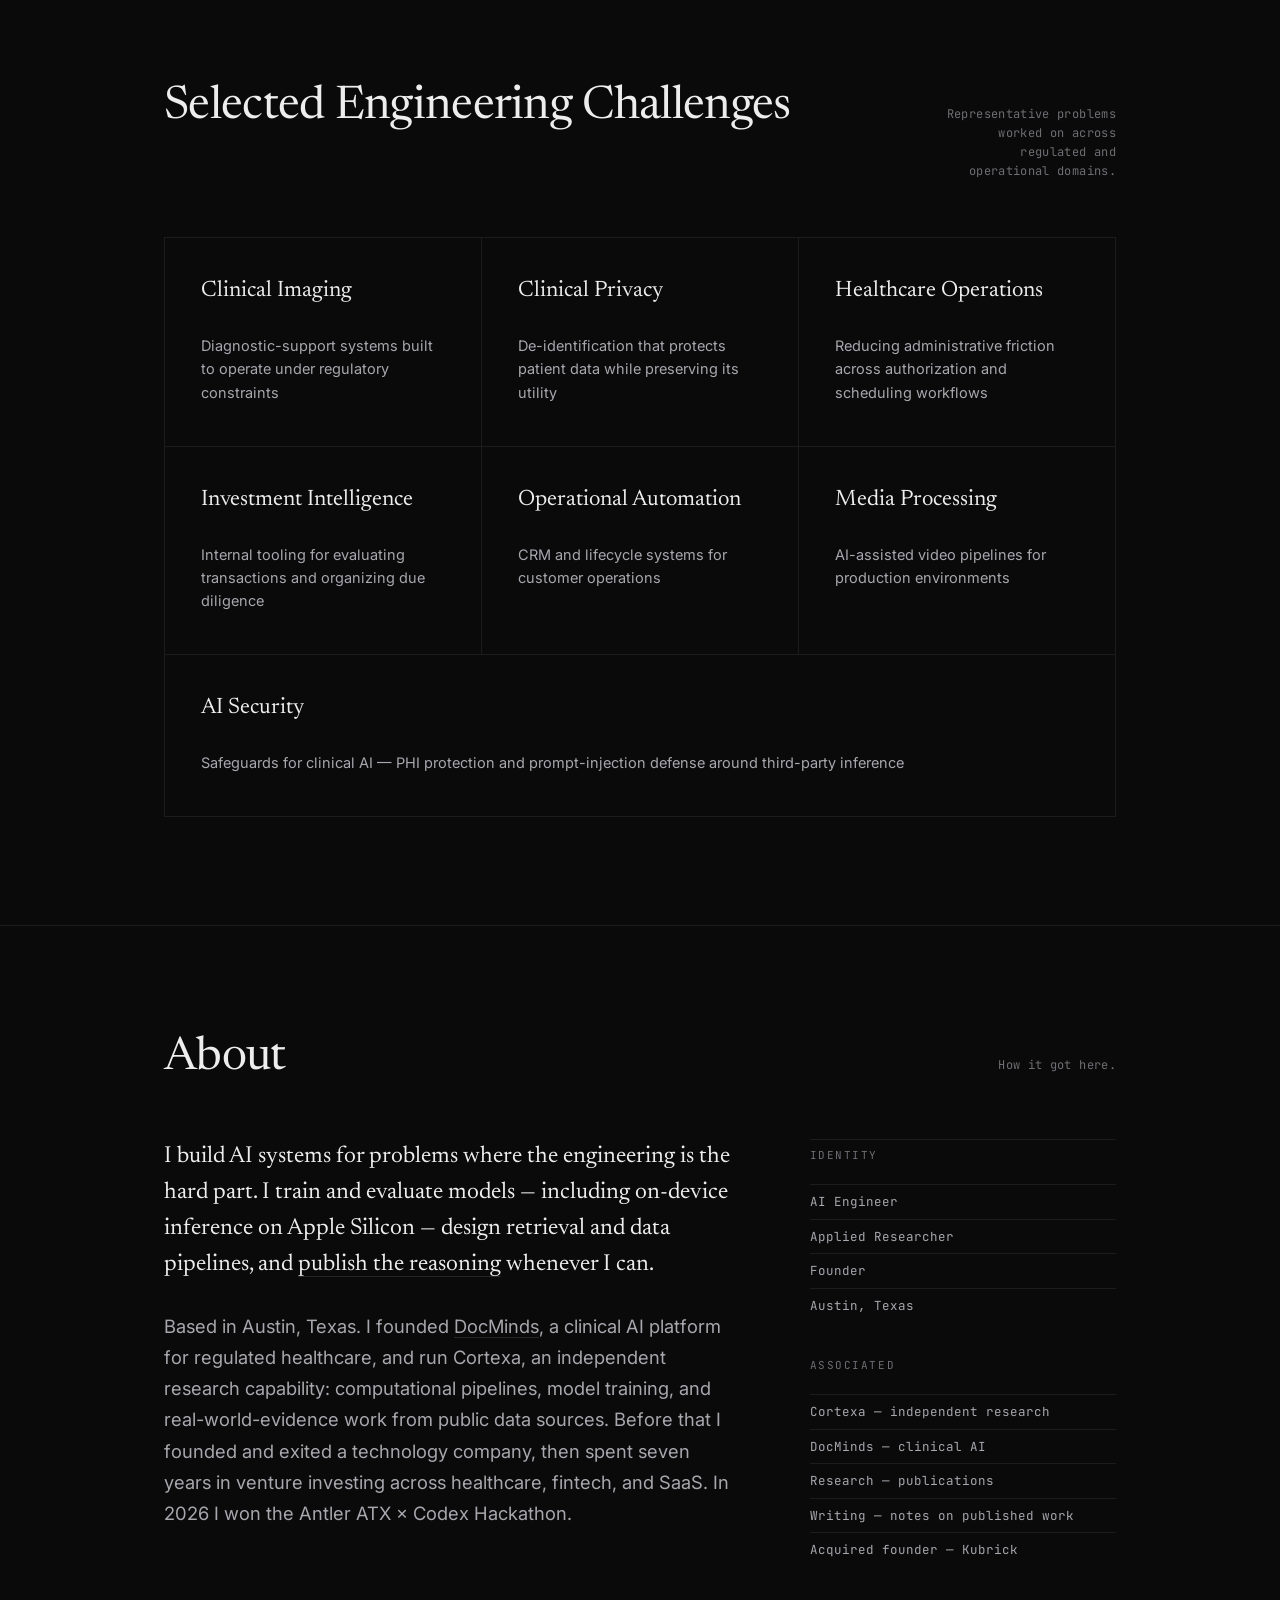
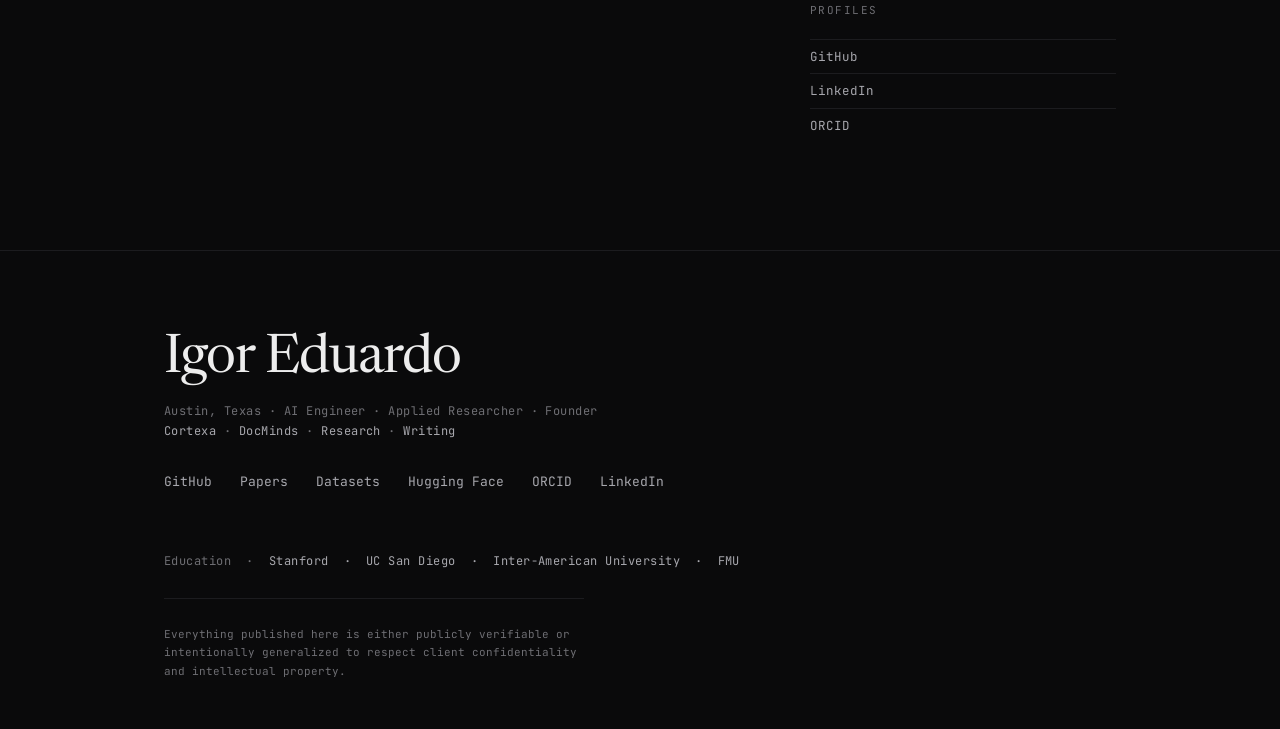
==== commit 998240b7: "Add technical SEO metadata, headshot, and monogram icons. Give every public page a unique title, mat" ====
--- a/index.html
+++ b/index.html
@@ -3,15 +3,27 @@
 <head>
 <meta charset="UTF-8">
 <meta name="viewport" content="width=device-width, initial-scale=1.0">
-<title>Igor Eduardo — AI Engineer, Researcher &amp; Founder</title>
+<title>Igor Eduardo — AI Engineer &amp; Founder, Cortexa · Austin, TX</title>
 <meta name="description" content="Igor Eduardo is an AI engineer, applied researcher, and technology founder based in Austin, Texas. Work focuses on clinical AI, pharmacovigilance, retrieval systems, and healthcare intelligence.">
 <meta name="author" content="Igor Eduardo">
 <link rel="canonical" href="https://igoreduardo.com/">
-<meta property="og:title" content="Igor Eduardo — AI Engineer, Researcher &amp; Founder">
+<link rel="icon" href="/favicon.svg" type="image/svg+xml">
+<link rel="icon" href="/favicon.ico" sizes="any">
+<link rel="apple-touch-icon" href="/apple-touch-icon.png">
+<meta property="og:title" content="Igor Eduardo — AI Engineer &amp; Founder, Cortexa · Austin, TX">
 <meta property="og:description" content="AI engineer, applied researcher, and technology founder based in Austin, Texas. Clinical AI, pharmacovigilance, retrieval systems, and healthcare intelligence.">
 <meta property="og:url" content="https://igoreduardo.com/">
 <meta property="og:type" content="profile">
+<meta property="og:image" content="https://igoreduardo.com/images/og-igor-eduardo.jpg">
+<meta property="og:image:width" content="1200">
+<meta property="og:image:height" content="630">
+<meta property="og:image:alt" content="Igor Eduardo">
 <meta property="og:locale" content="en_US">
+<meta name="twitter:card" content="summary_large_image">
+<meta name="twitter:title" content="Igor Eduardo — AI Engineer &amp; Founder, Cortexa · Austin, TX">
+<meta name="twitter:description" content="AI engineer, applied researcher, and technology founder based in Austin, Texas. Clinical AI, pharmacovigilance, retrieval systems, and healthcare intelligence.">
+<meta name="twitter:image" content="https://igoreduardo.com/images/og-igor-eduardo.jpg">
+<meta name="twitter:creator" content="@igoreduardht">
 <meta property="profile:first_name" content="Igor">
 <meta property="profile:last_name" content="Eduardo">
 <script type="application/ld+json">
@@ -23,6 +35,7 @@
     "@id": "https://igoreduardo.com/#igor",
     "name": "Igor Eduardo",
     "url": "https://igoreduardo.com/",
+    "image": "https://igoreduardo.com/images/igor-eduardo.webp",
     "jobTitle": "AI Engineer and Applied Researcher",
     "description": "AI engineer, applied researcher, and technology founder based in Austin, Texas. Work focuses on clinical AI, pharmacovigilance, retrieval systems, and healthcare intelligence.",
     "address": {
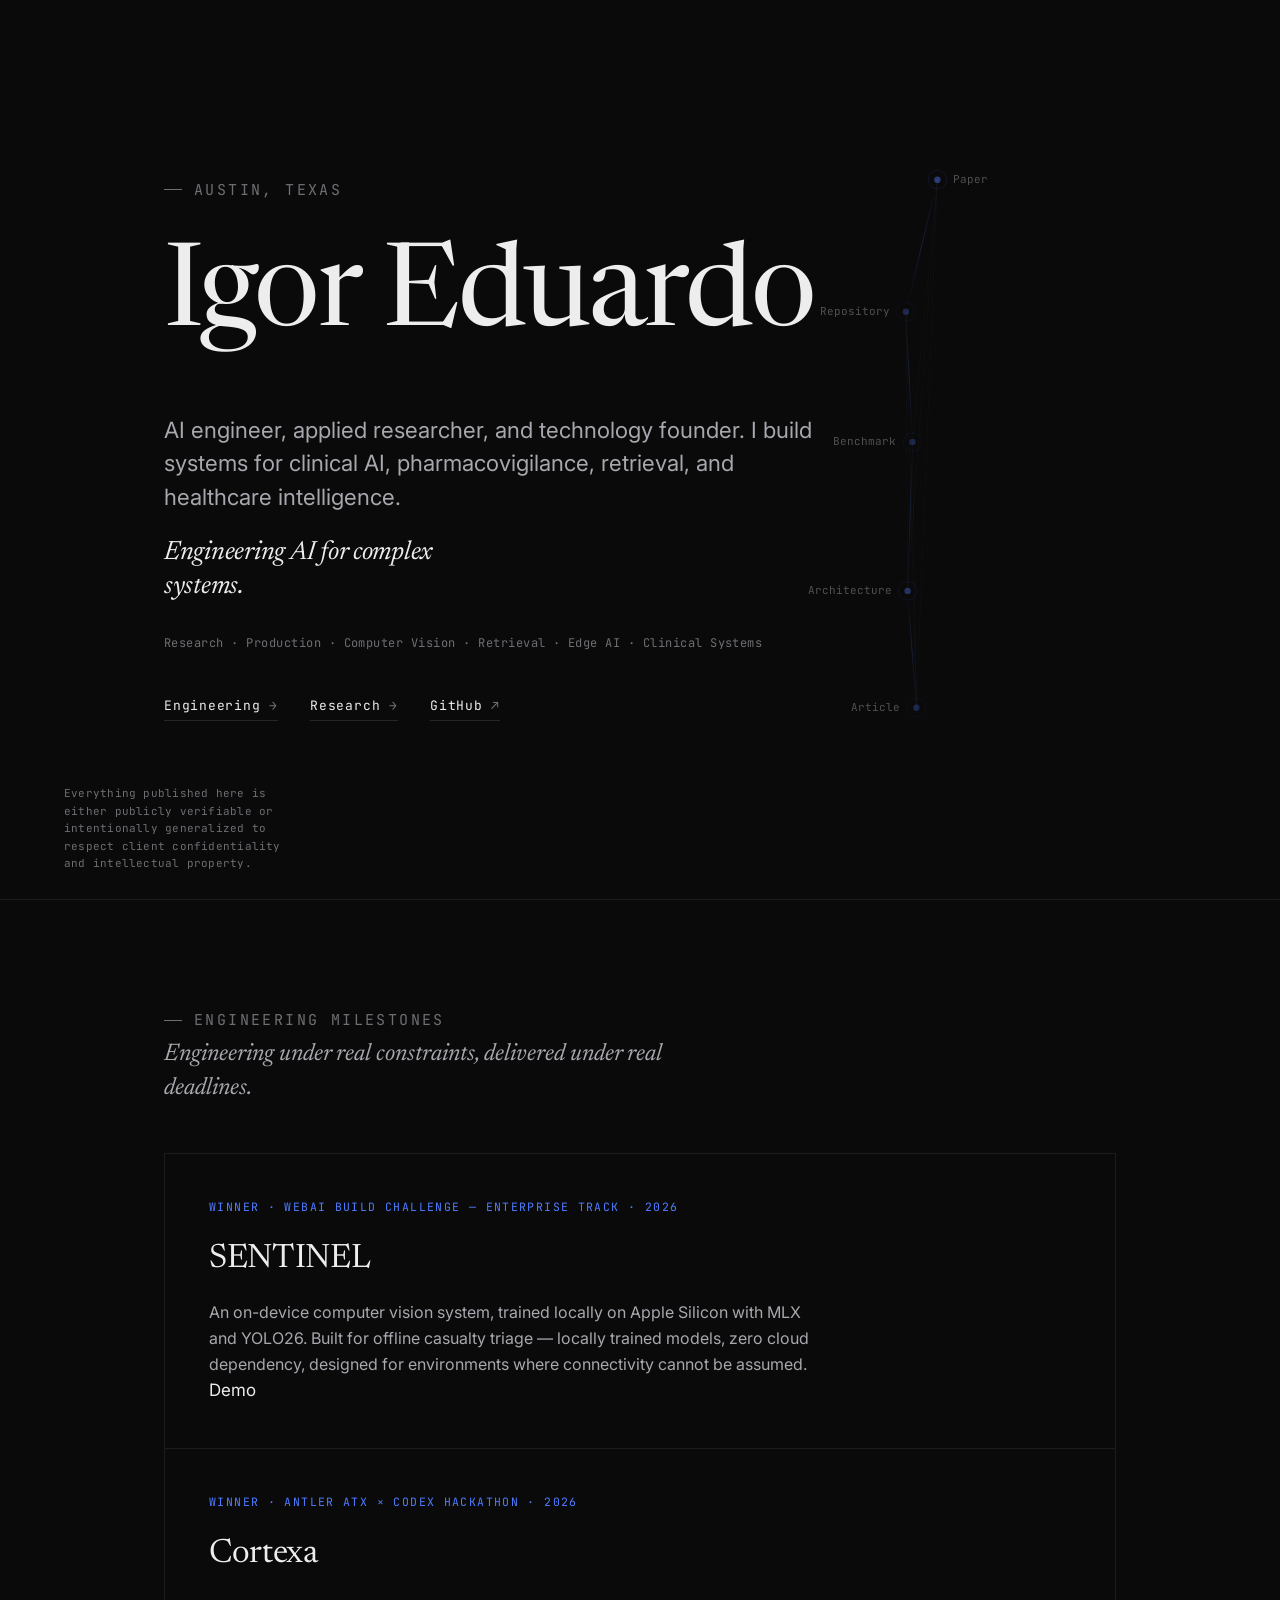
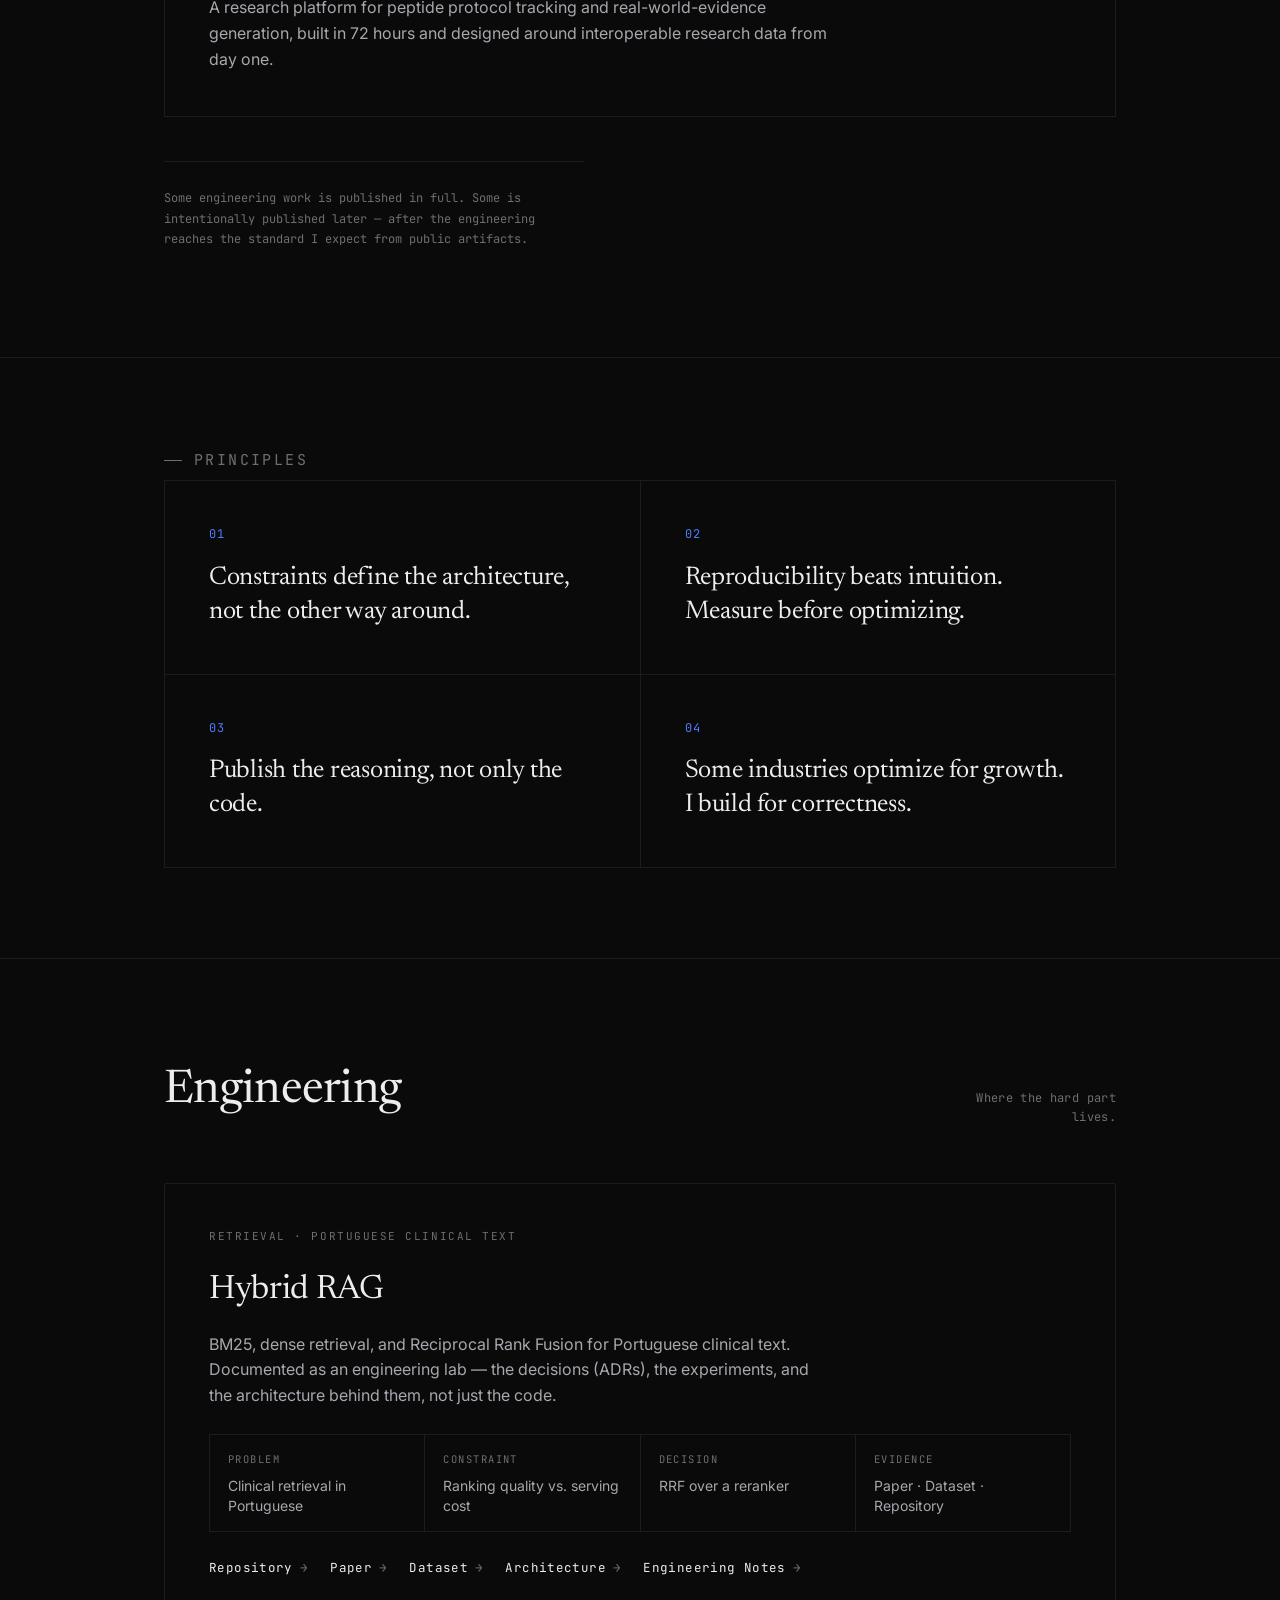
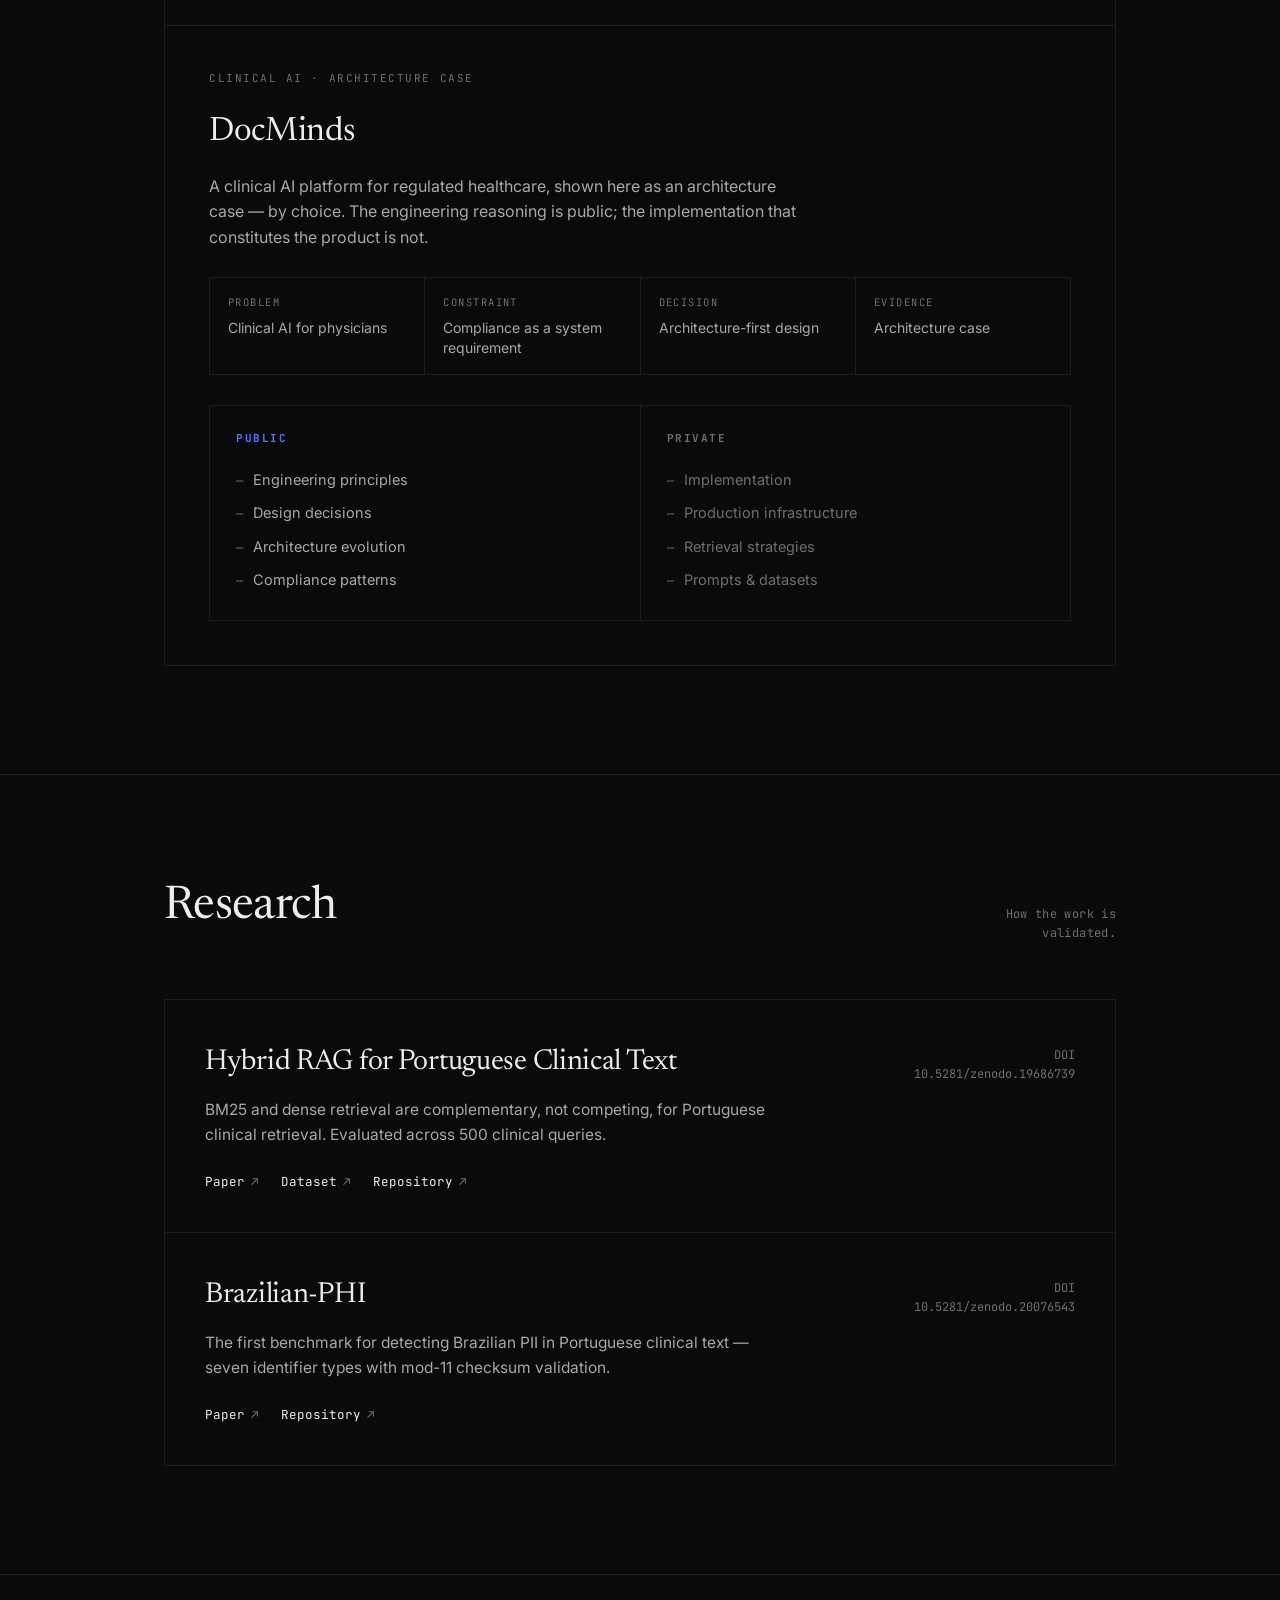
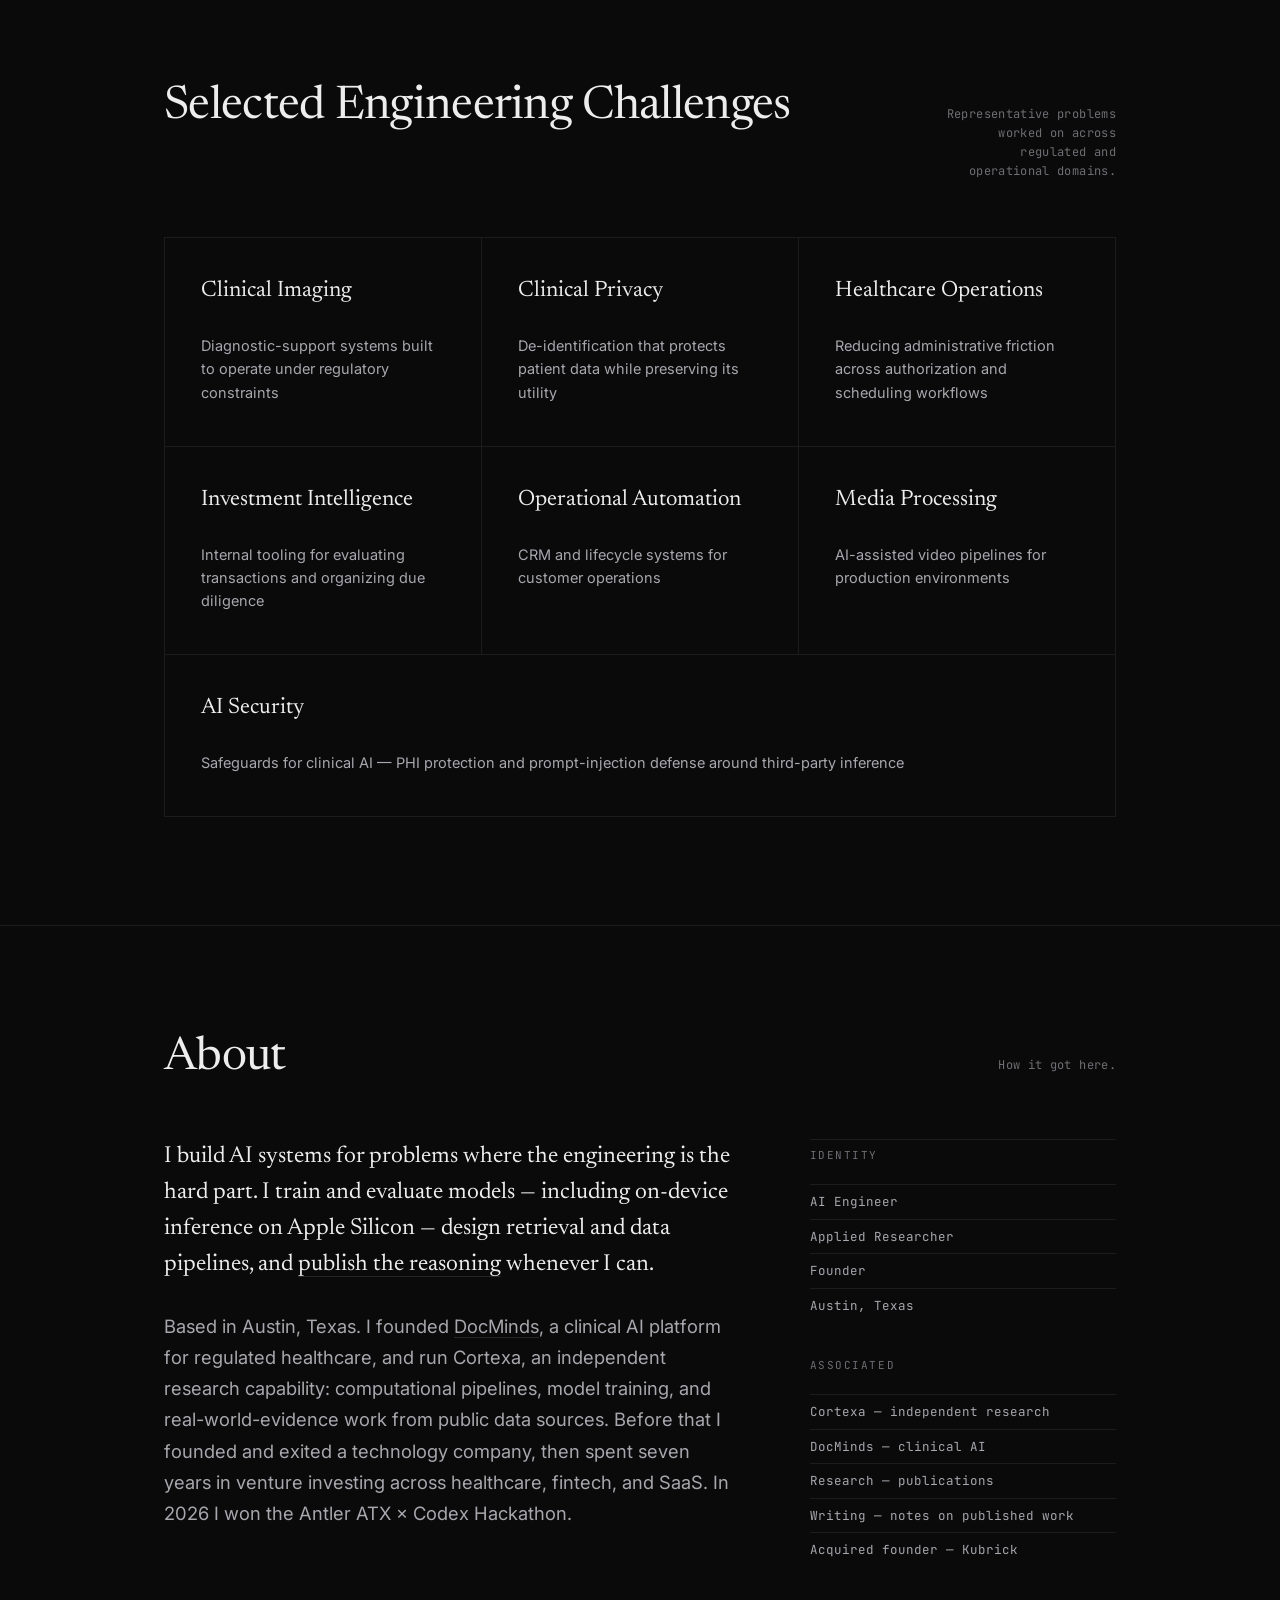
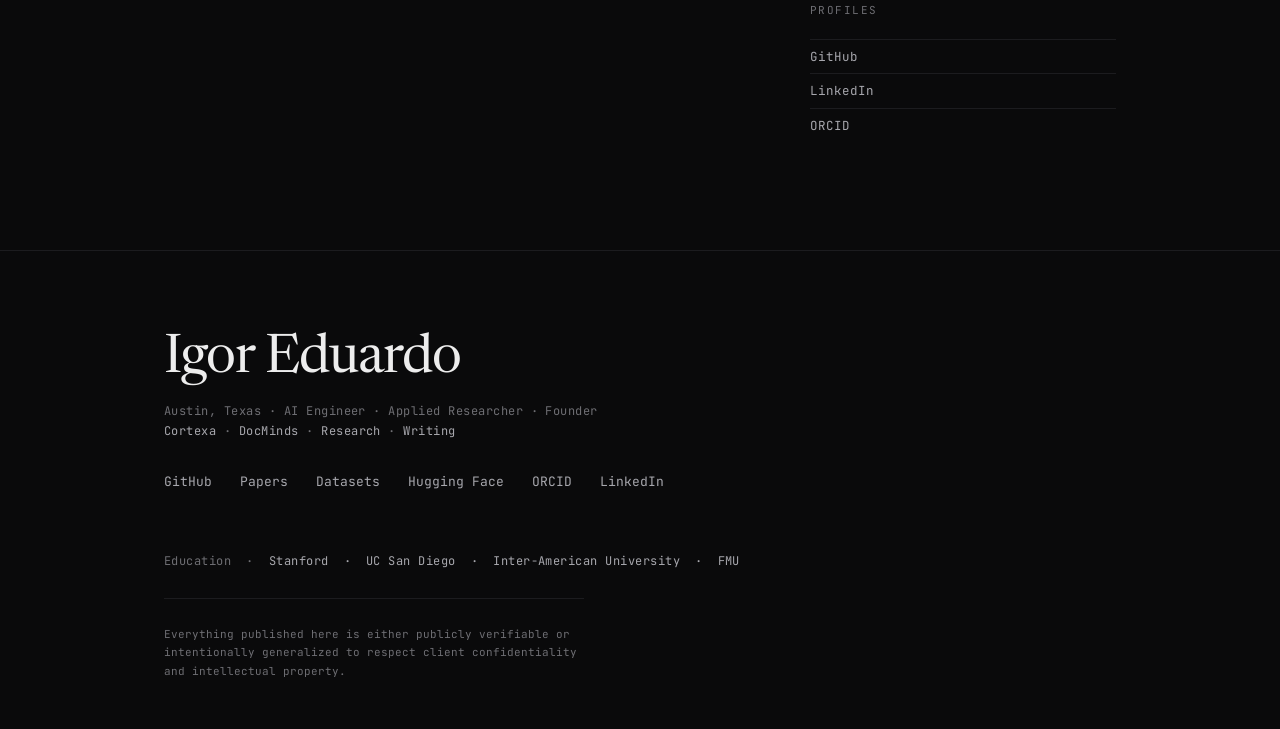
==== commit a125688a: "Add the GA4 Google tag to every public page. Load gtag.js async for measurement ID G-GVETYRRB9K in t" ====
--- a/index.html
+++ b/index.html
@@ -3,6 +3,15 @@
 <head>
 <meta charset="UTF-8">
 <meta name="viewport" content="width=device-width, initial-scale=1.0">
+<!-- Google tag (gtag.js) -->
+<script async src="https://www.googletagmanager.com/gtag/js?id=G-GVETYRRB9K"></script>
+<script>
+  window.dataLayer = window.dataLayer || [];
+  function gtag(){dataLayer.push(arguments);}
+  gtag('js', new Date());
+
+  gtag('config', 'G-GVETYRRB9K');
+</script>
 <title>Igor Eduardo — AI Engineer &amp; Founder, Cortexa · Austin, TX</title>
 <meta name="description" content="Igor Eduardo is an AI engineer, applied researcher, and technology founder based in Austin, Texas. Work focuses on clinical AI, pharmacovigilance, retrieval systems, and healthcare intelligence.">
 <meta name="author" content="Igor Eduardo">
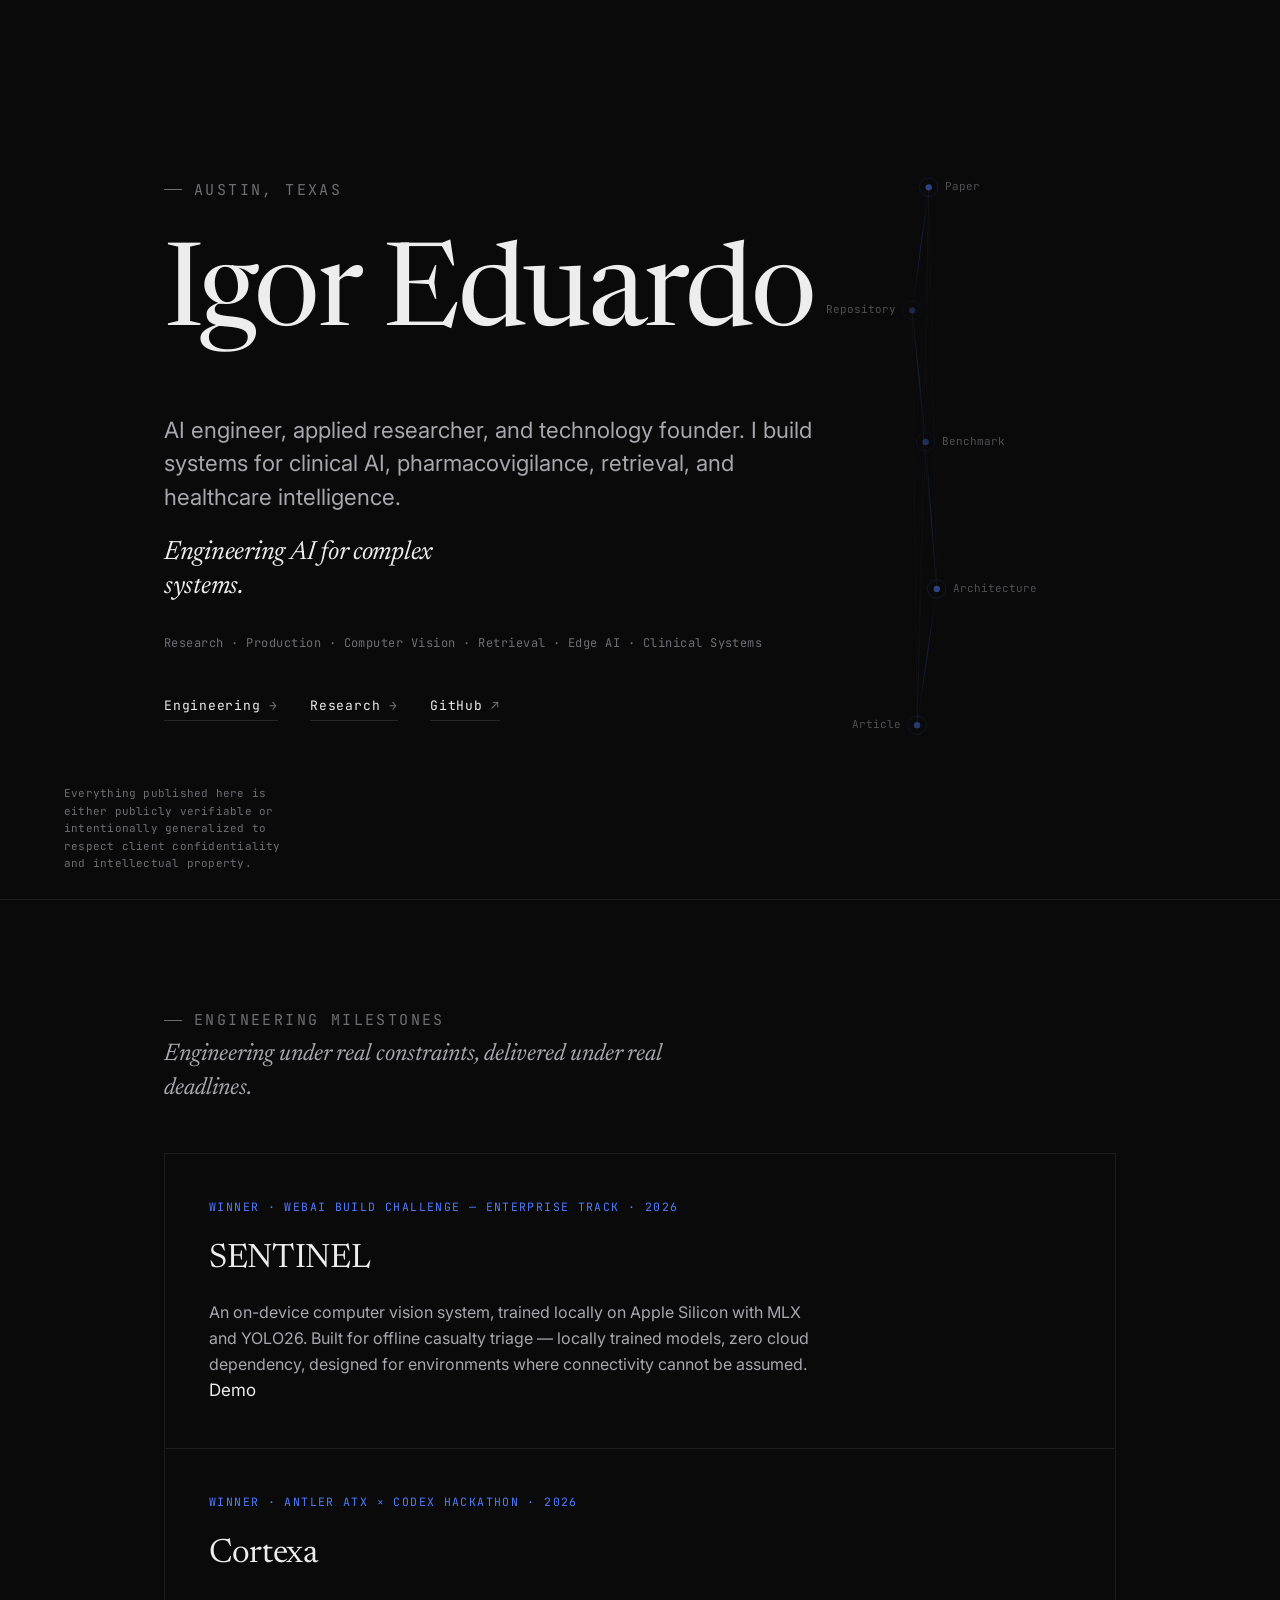
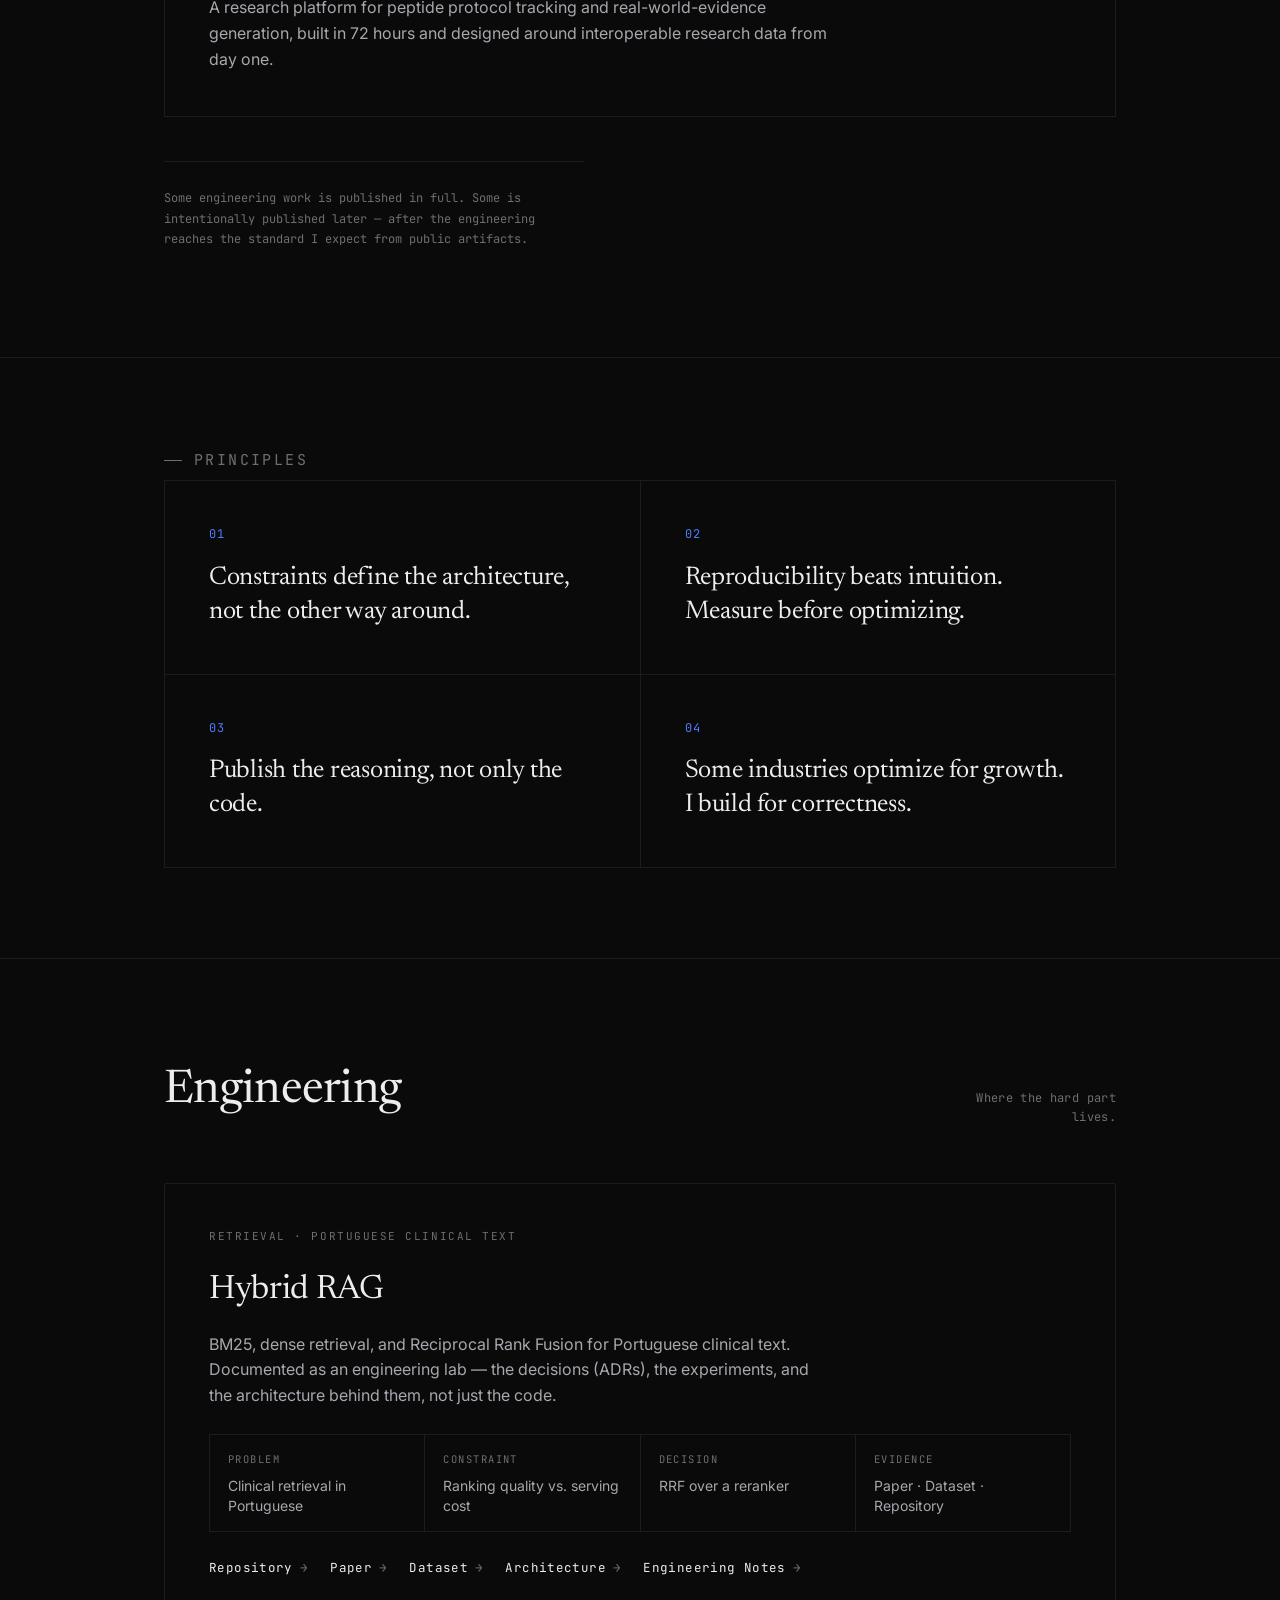
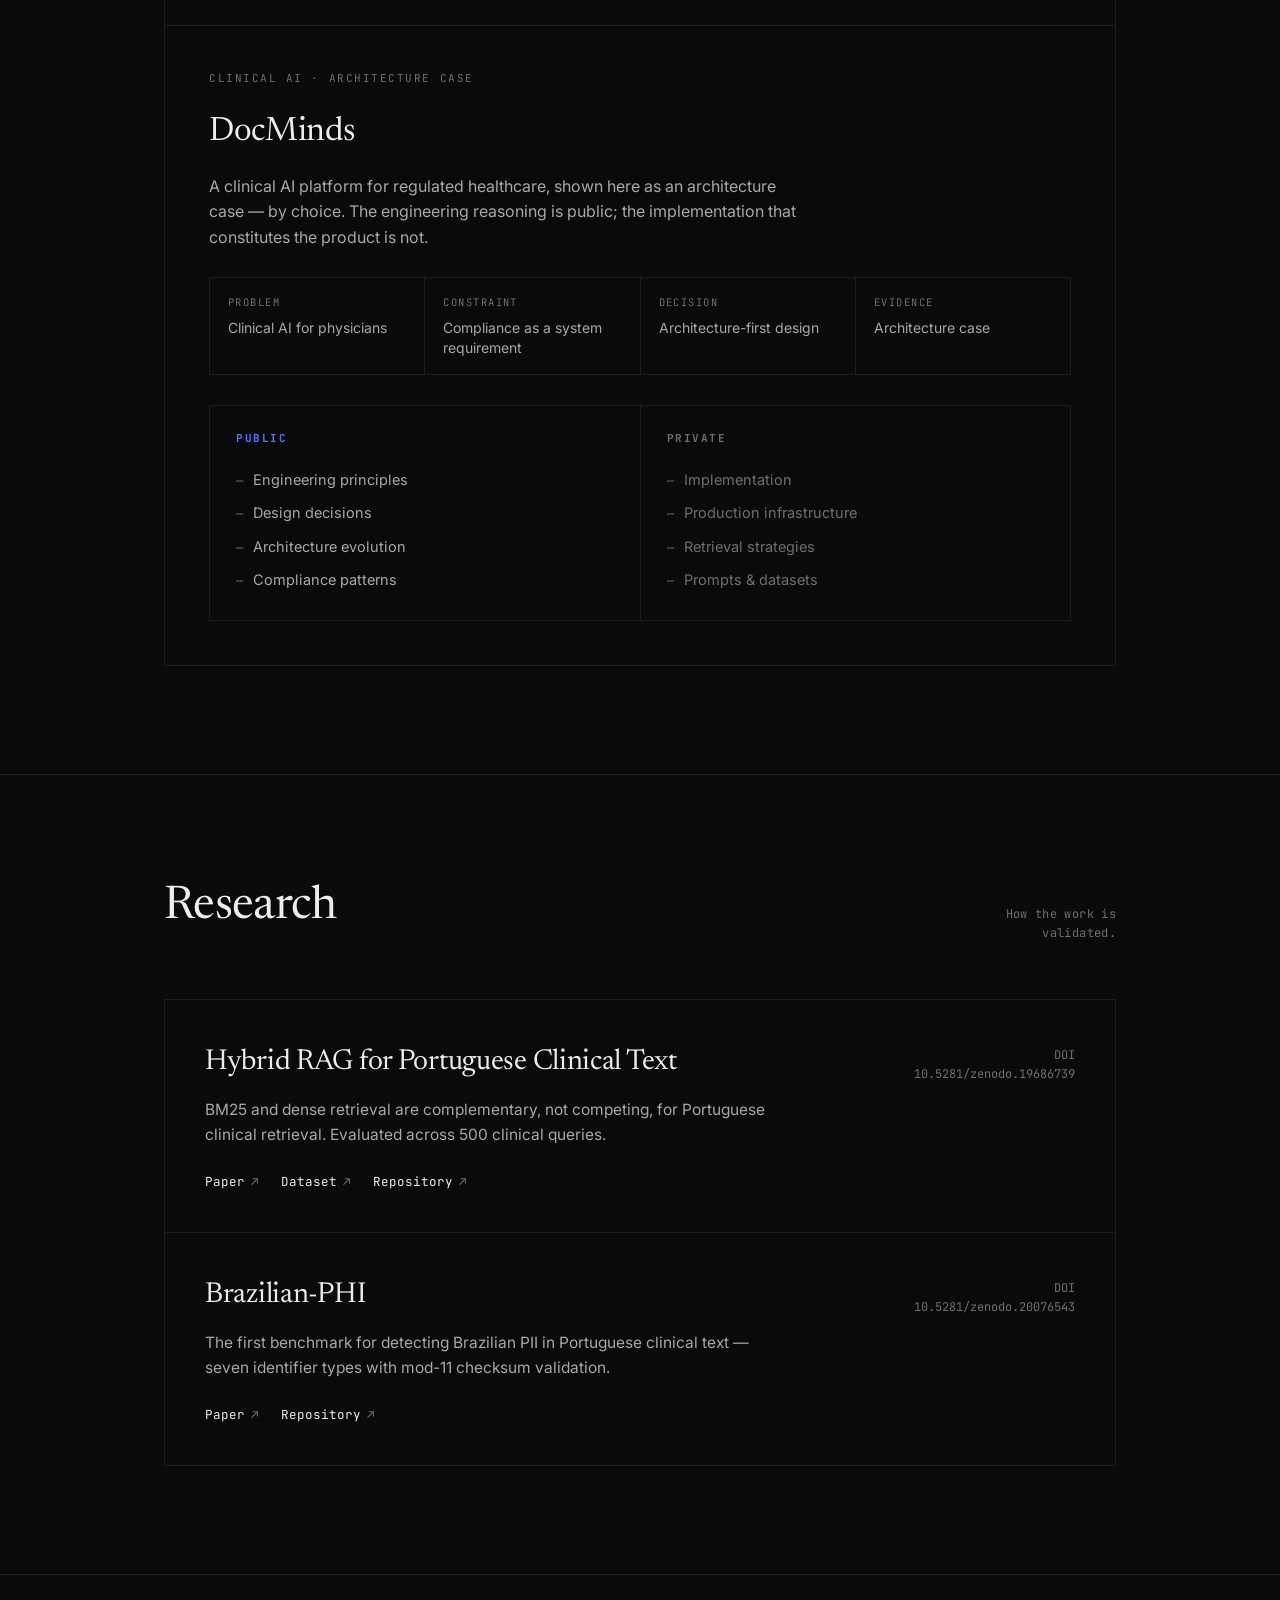
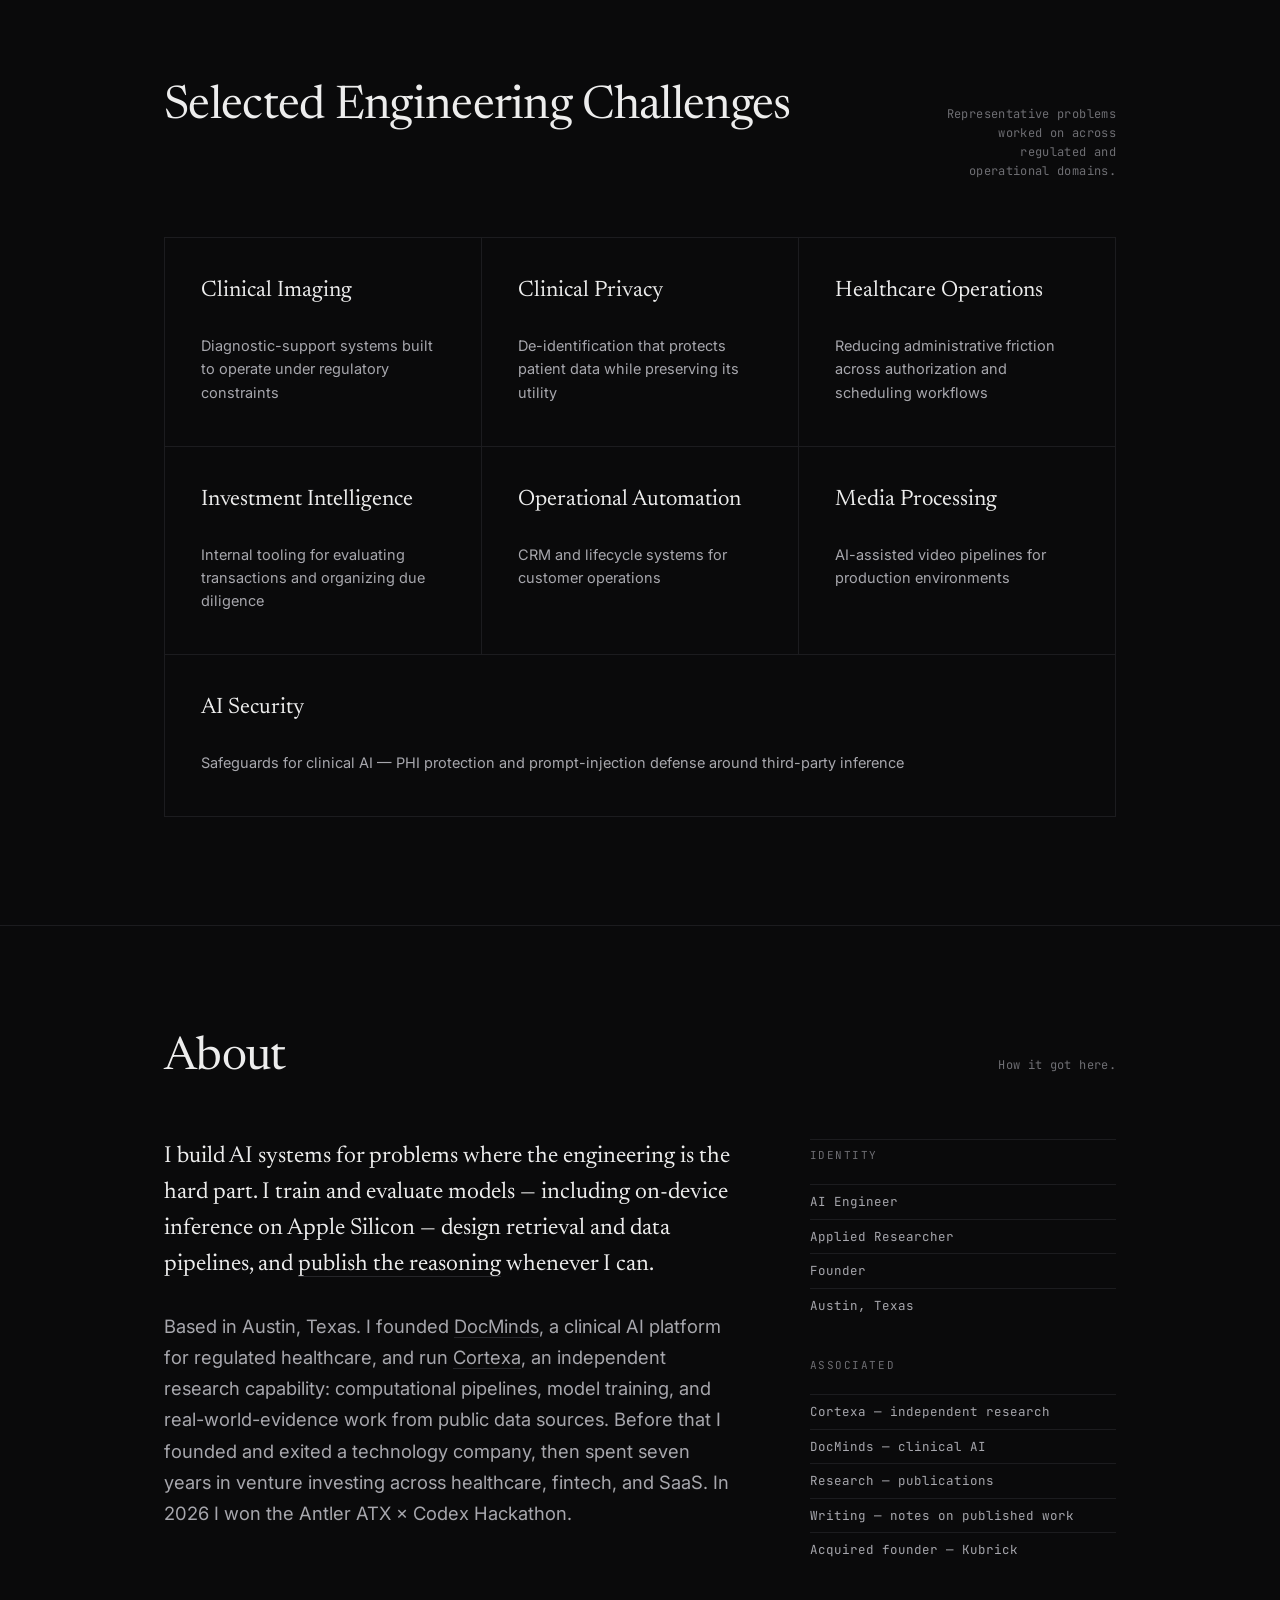
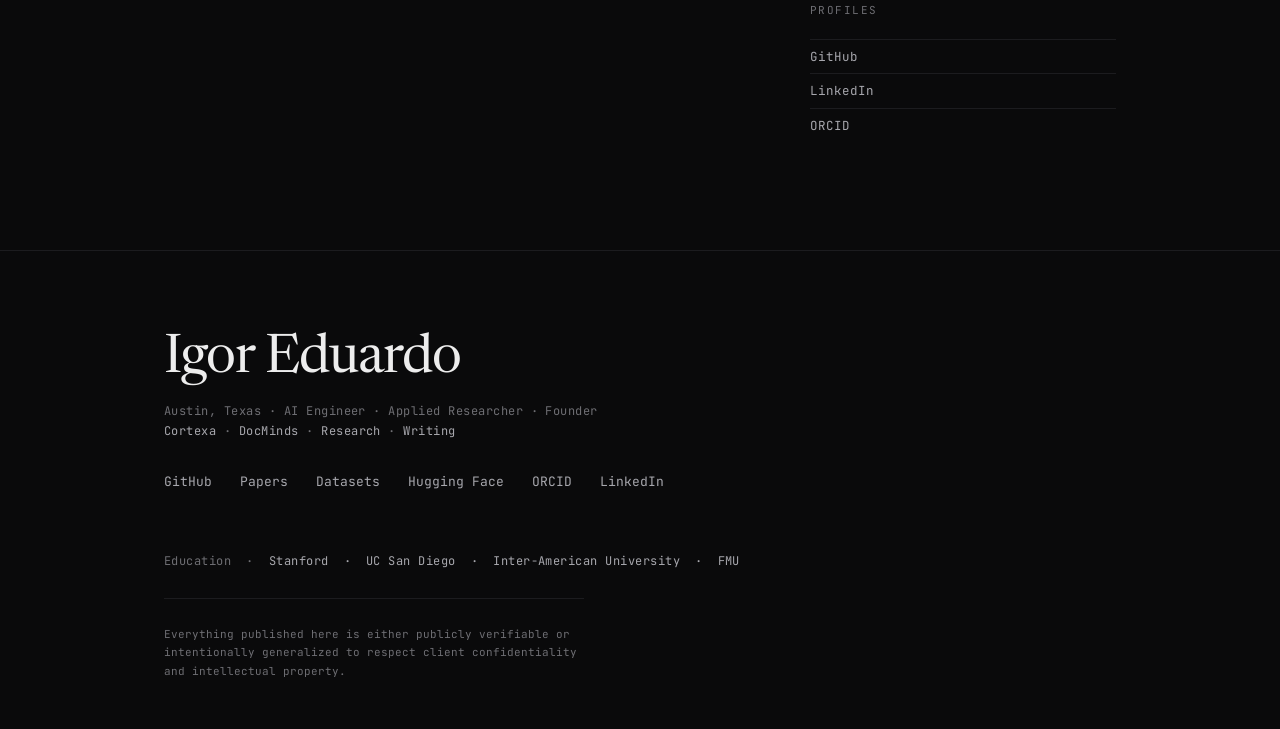
==== commit d5e7b834: "Identify Cortexa and DocMinds in Person worksFor and link their names. Give the existing worksFor or" ====
--- a/index.html
+++ b/index.html
@@ -75,8 +75,18 @@
       "Edge AI"
     ],
     "worksFor": [
-      { "@type": "Organization", "name": "Cortexa" },
-      { "@type": "Organization", "name": "DocMinds" }
+      {
+        "@type": "Organization",
+        "@id": "https://www.cortexa.social/#org",
+        "name": "Cortexa",
+        "url": "https://www.cortexa.social/"
+      },
+      {
+        "@type": "Organization",
+        "@id": "https://www.docminds.ai/#org",
+        "name": "DocMinds",
+        "url": "https://www.docminds.ai/"
+      }
     ]
   }
 }
@@ -416,7 +426,7 @@
       </div>
       <div class="card" id="docminds">
         <div class="kicker">Clinical AI · Architecture Case</div>
-        <h3>DocMinds</h3>
+        <h3><a href="https://www.docminds.ai/" target="_blank" rel="noopener">DocMinds</a></h3>
         <p>A clinical AI platform for regulated healthcare, shown here as an architecture case — by choice. The engineering reasoning is public; the implementation that constitutes the product is not.</p>
         <dl class="spine">
           <div><dt>Problem</dt><dd>Clinical AI for physicians</dd></div>
@@ -548,7 +558,7 @@
     <div class="about-grid reveal">
       <div class="about-body">
         <p>I build AI systems for problems where the engineering is the hard part. I train and evaluate models — including on-device inference on Apple Silicon — design retrieval and data pipelines, and <a href="#research">publish the reasoning</a> whenever I can.</p>
-        <p>Based in Austin, Texas. I founded <a href="#docminds">DocMinds</a>, a clinical AI platform for regulated healthcare, and run <span id="cortexa">Cortexa</span>, an independent research capability: computational pipelines, model training, and real-world-evidence work from public data sources. Before that I founded and exited a technology company, then spent seven years in venture investing across healthcare, fintech, and SaaS. In 2026 I won the Antler ATX × Codex Hackathon.</p>
+        <p>Based in Austin, Texas. I founded <a href="#docminds">DocMinds</a>, a clinical AI platform for regulated healthcare, and run <a id="cortexa" href="https://www.cortexa.social/" target="_blank" rel="noopener">Cortexa</a>, an independent research capability: computational pipelines, model training, and real-world-evidence work from public data sources. Before that I founded and exited a technology company, then spent seven years in venture investing across healthcare, fintech, and SaaS. In 2026 I won the Antler ATX × Codex Hackathon.</p>
       </div>
       <div class="roles">
         <span class="r-label">Identity</span>
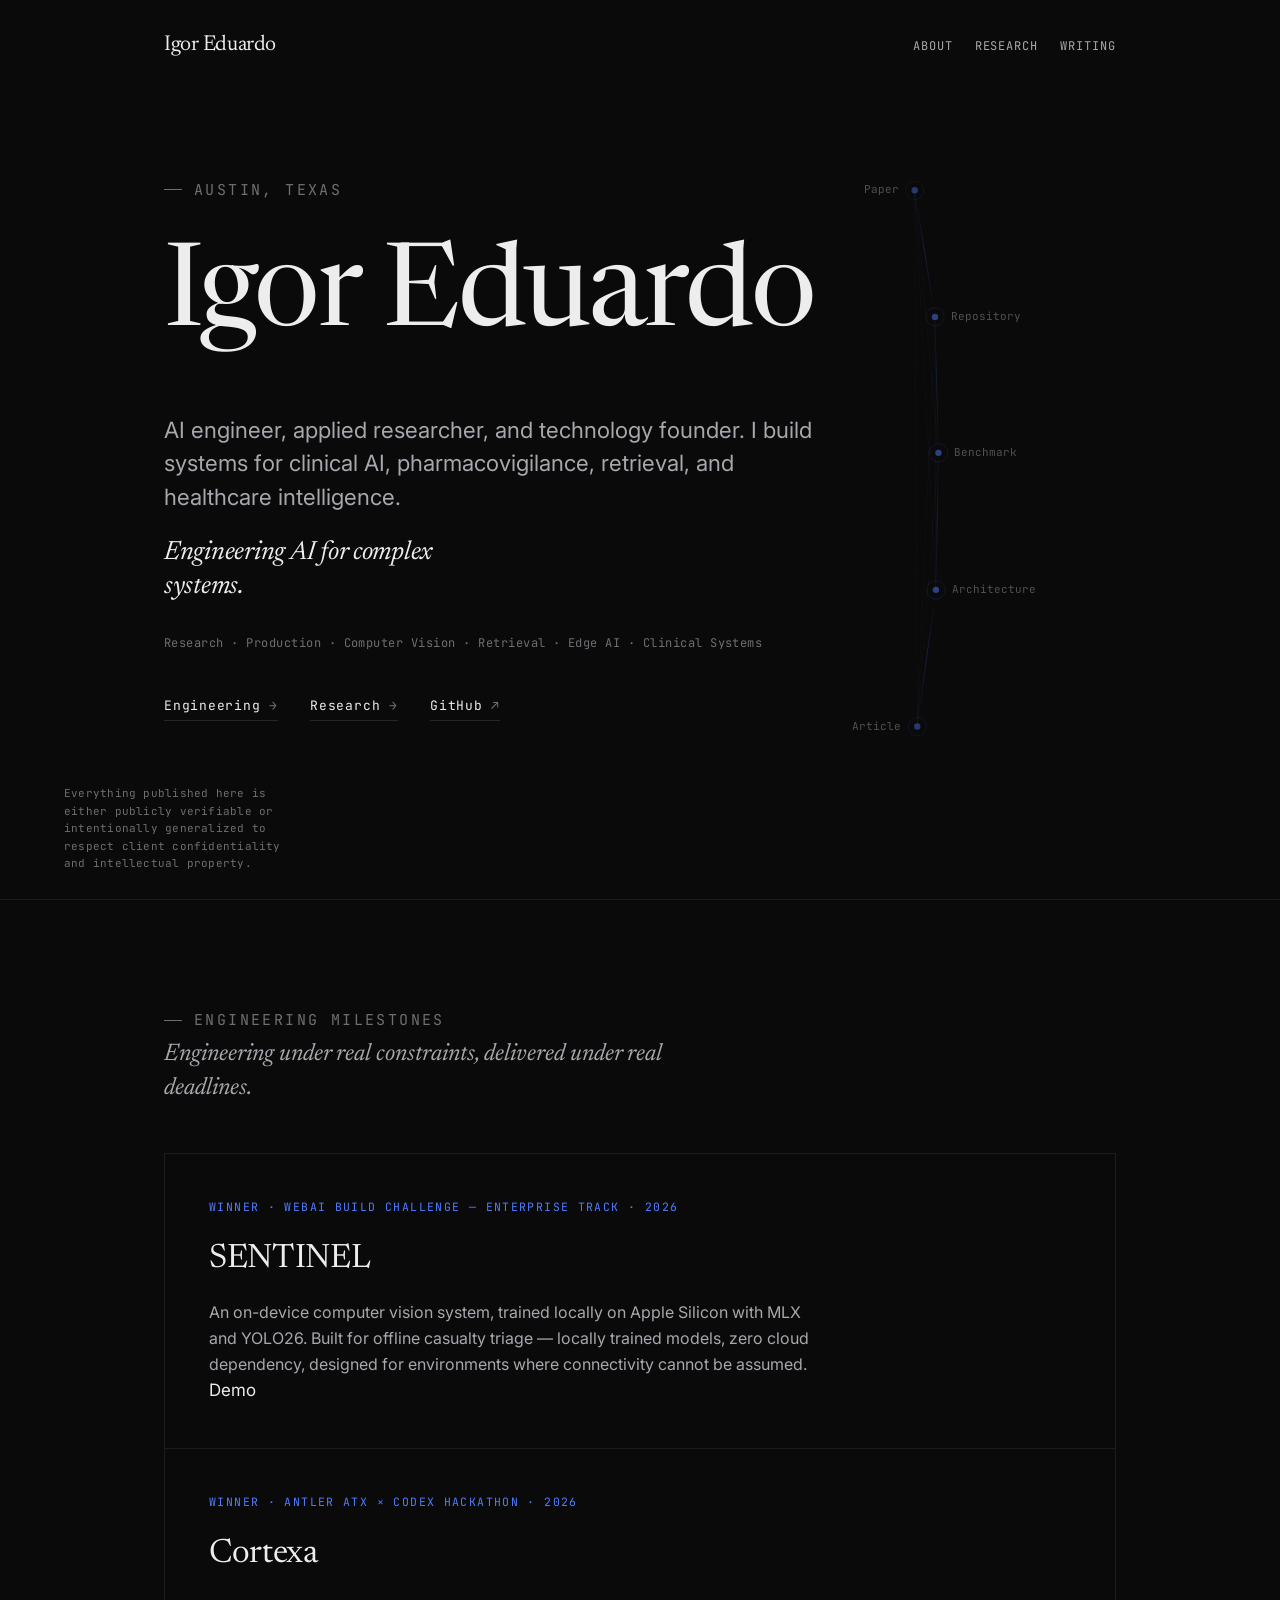
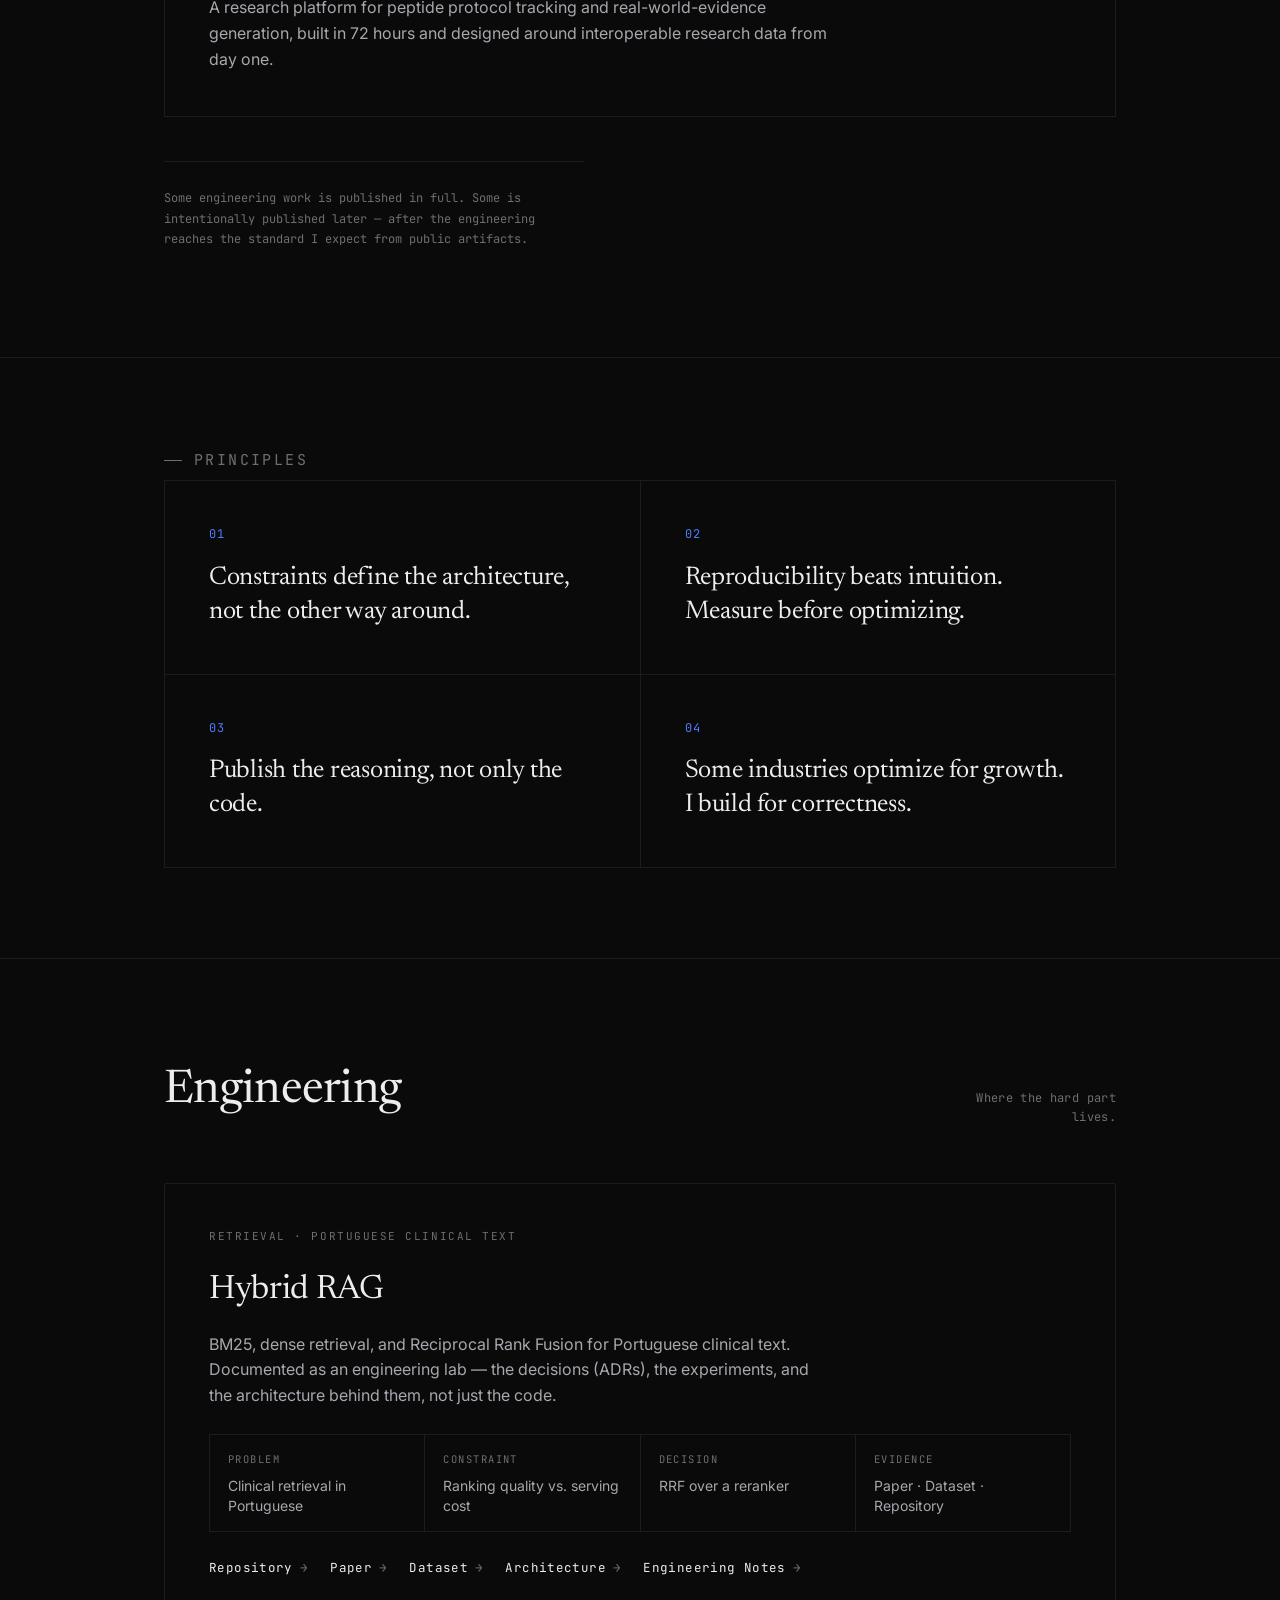
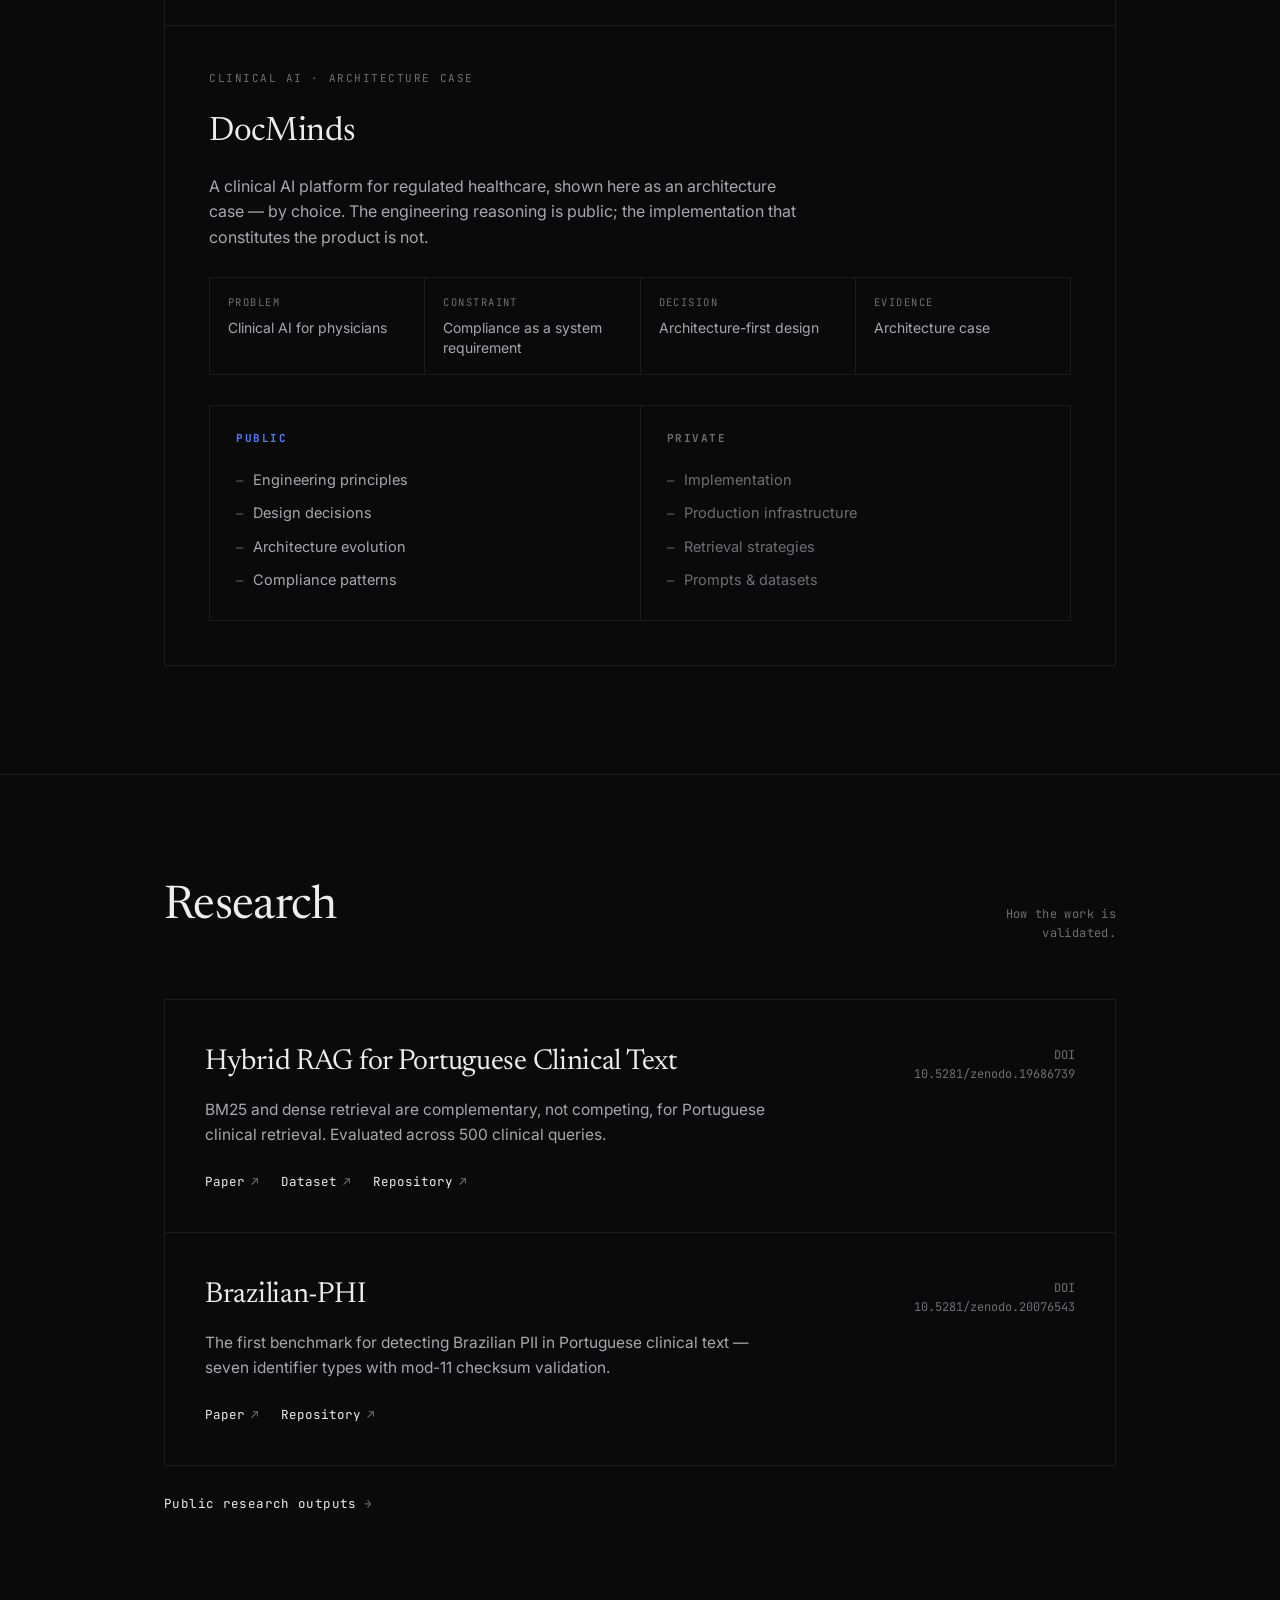
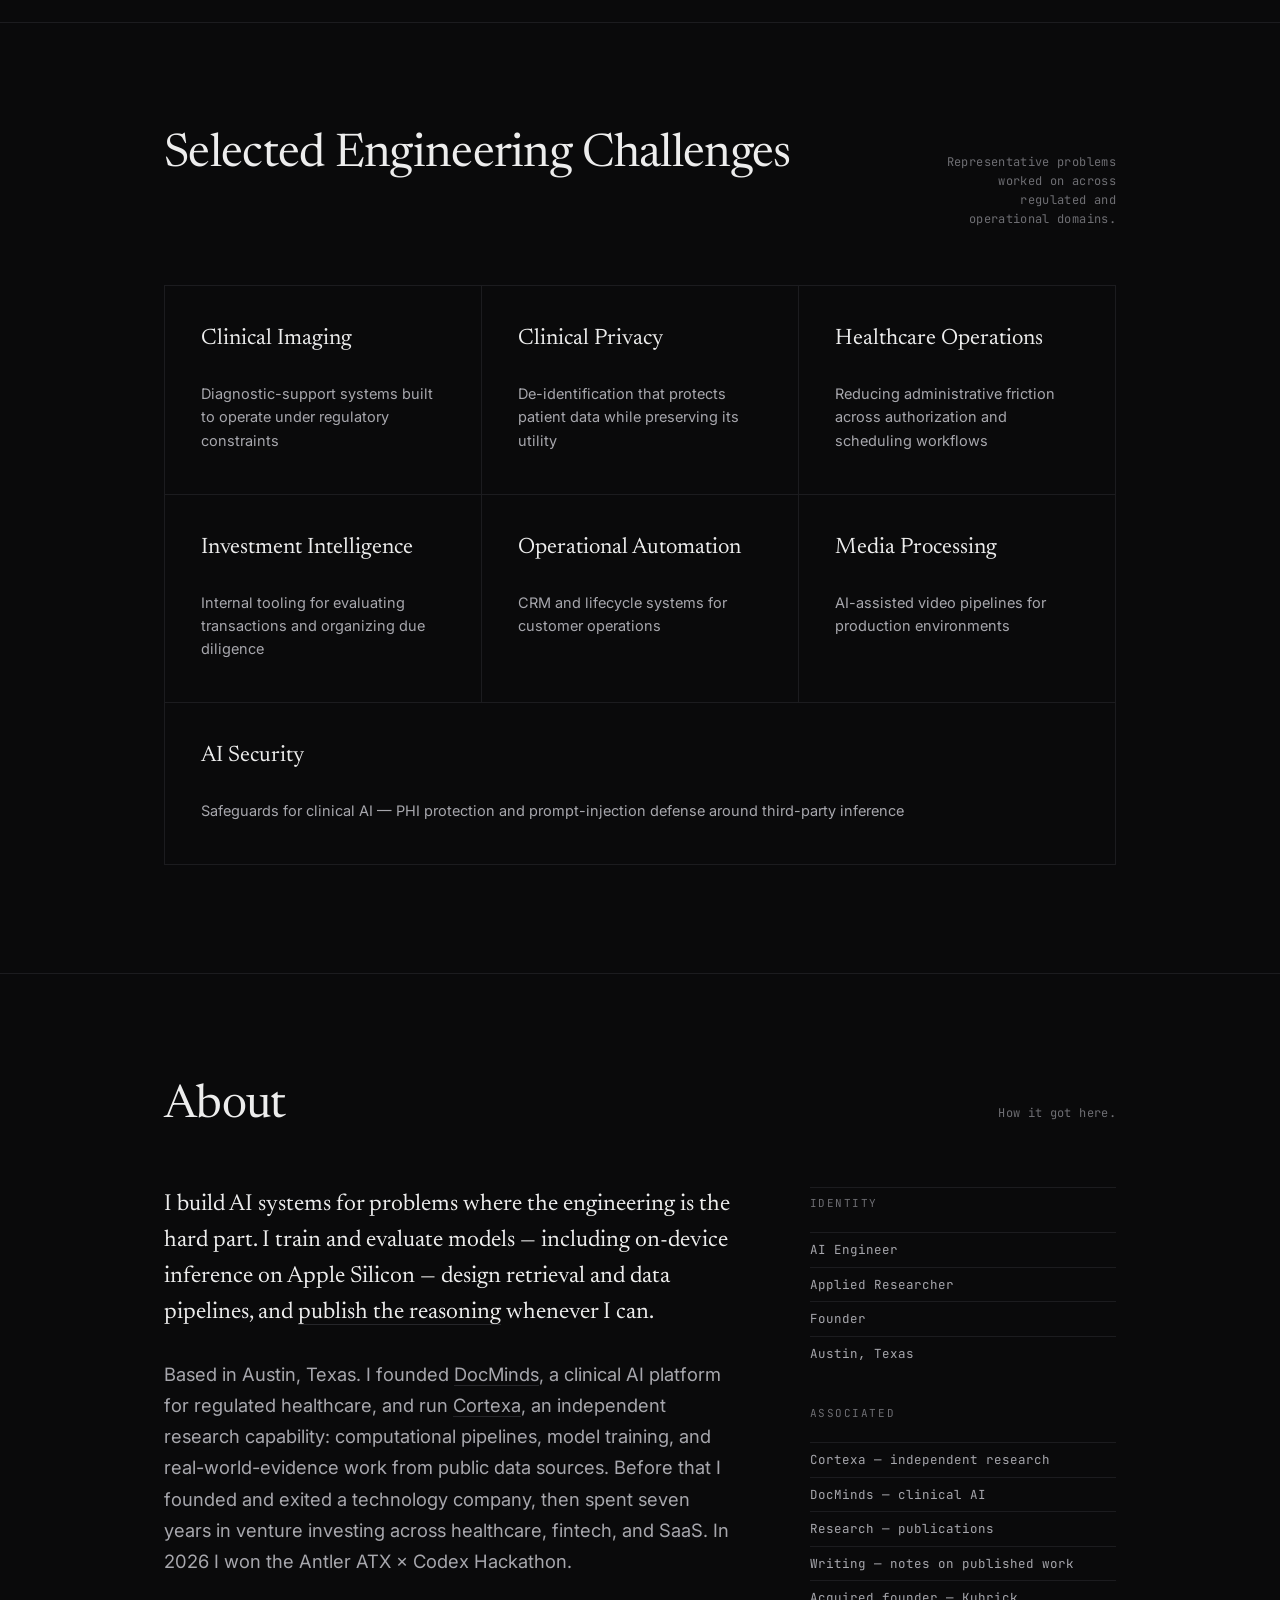
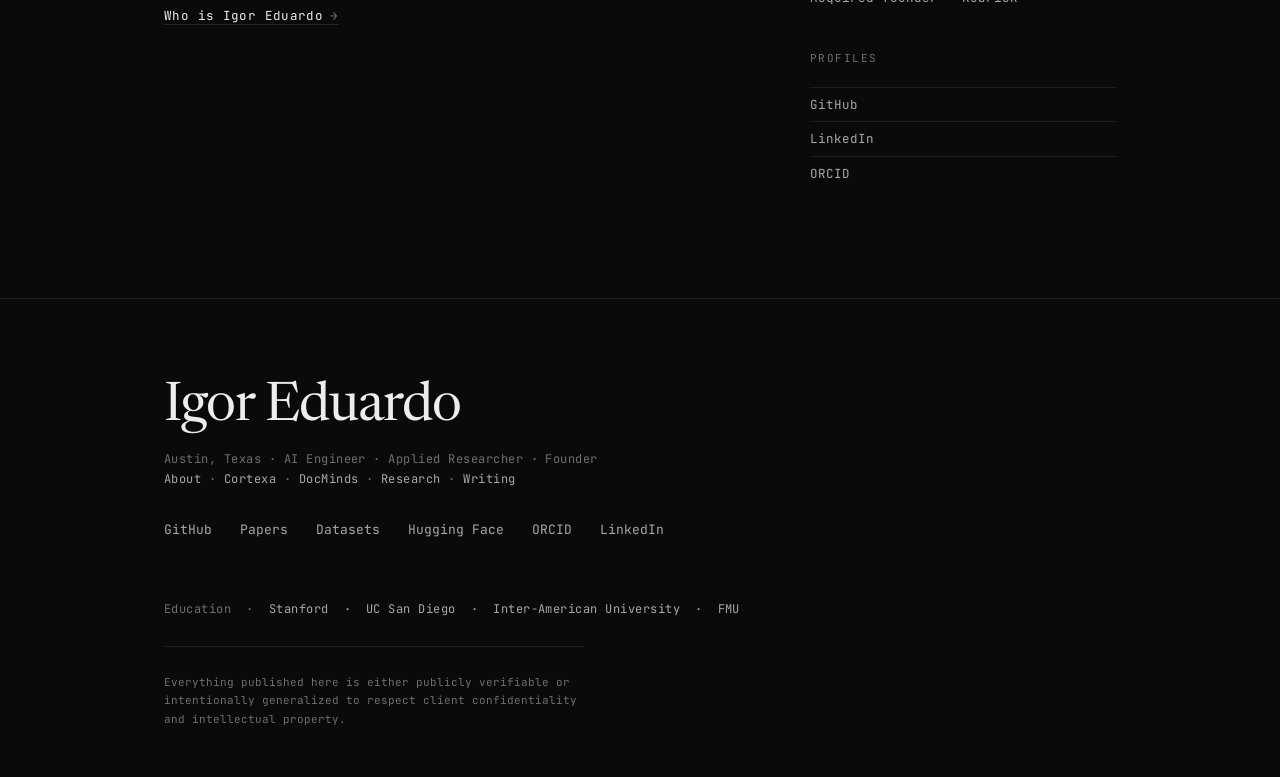
==== commit 4d857c85: "Add About and Research pages for Igor Eduardo. Publish a Who is Igor Eduardo profile with FAQ and Pr" ====
--- a/index.html
+++ b/index.html
@@ -44,7 +44,7 @@
     "@id": "https://igoreduardo.com/#igor",
     "name": "Igor Eduardo",
     "url": "https://igoreduardo.com/",
-    "image": "https://igoreduardo.com/images/igor-eduardo.webp",
+    "image": "https://igoreduardo.com/assets/igor-eduardo-ai-engineer-austin.png",
     "jobTitle": "AI Engineer and Applied Researcher",
     "description": "AI engineer, applied researcher, and technology founder based in Austin, Texas. Work focuses on clinical AI, pharmacovigilance, retrieval systems, and healthcare intelligence.",
     "address": {
@@ -127,6 +127,23 @@
 
   .wrap{max-width:var(--maxw);margin:0 auto;padding:0 var(--gutter)}
 
+  .site-nav{
+    position:absolute;top:0;left:0;right:0;z-index:3;
+    padding:28px 0 0;
+  }
+  .nav-bar{display:flex;justify-content:space-between;align-items:baseline;gap:20px;flex-wrap:wrap}
+  .site-nav .brand{font-family:var(--serif);font-size:1.35rem;letter-spacing:-.02em}
+  .site-nav .nav-links{display:flex;gap:22px;flex-wrap:wrap;
+    font-family:var(--mono);font-size:12px;letter-spacing:.08em;text-transform:uppercase}
+  .site-nav a{transition:color .25s}
+  .site-nav .nav-links a{color:var(--fg-dim)}
+  .site-nav a:hover{color:var(--accent)}
+  .section-more{margin-top:28px;font-family:var(--mono);font-size:12.5px;letter-spacing:.03em}
+  .section-more a{color:var(--fg);transition:color .25s}
+  .section-more a::after{content:"→";margin-left:7px;color:var(--fg-mute);transition:color .25s,margin-left .25s}
+  .section-more a:hover{color:var(--accent)}
+  .section-more a:hover::after{color:var(--accent);margin-left:11px}
+
   /* eyebrow / labels */
   .eyebrow{
     font-family:var(--mono);font-size:15px;letter-spacing:.16em;
@@ -346,6 +363,16 @@
 <!-- ===================== HERO ===================== -->
 <header class="hero">
   <canvas id="corpus"></canvas>
+  <nav class="site-nav" aria-label="Primary">
+    <div class="wrap nav-bar">
+      <a class="brand" href="/">Igor Eduardo</a>
+      <div class="nav-links">
+        <a href="/about/">About</a>
+        <a href="/research/">Research</a>
+        <a href="/writing/">Writing</a>
+      </div>
+    </div>
+  </nav>
   <div class="wrap hero-inner">
     <div class="reveal in">
       <div class="eyebrow">Austin, Texas</div>
@@ -491,6 +518,7 @@
         </div>
       </div>
     </div>
+    <div class="section-more reveal"><a href="/research/">Public research outputs</a></div>
   </div>
 </section>
 
@@ -559,6 +587,7 @@
       <div class="about-body">
         <p>I build AI systems for problems where the engineering is the hard part. I train and evaluate models — including on-device inference on Apple Silicon — design retrieval and data pipelines, and <a href="#research">publish the reasoning</a> whenever I can.</p>
         <p>Based in Austin, Texas. I founded <a href="#docminds">DocMinds</a>, a clinical AI platform for regulated healthcare, and run <a id="cortexa" href="https://www.cortexa.social/" target="_blank" rel="noopener">Cortexa</a>, an independent research capability: computational pipelines, model training, and real-world-evidence work from public data sources. Before that I founded and exited a technology company, then spent seven years in venture investing across healthcare, fintech, and SaaS. In 2026 I won the Antler ATX × Codex Hackathon.</p>
+        <div class="section-more"><a href="/about/">Who is Igor Eduardo</a></div>
       </div>
       <div class="roles">
         <span class="r-label">Identity</span>
@@ -588,7 +617,7 @@
       <div>
         <div class="foot-name">Igor Eduardo</div>
         <div class="foot-id">Austin, Texas · AI Engineer · Applied Researcher · Founder<br>
-          <a href="#cortexa">Cortexa</a> · <a href="#docminds">DocMinds</a> · <a href="#research">Research</a> · <a href="/writing/">Writing</a></div>
+          <a href="/about/">About</a> · <a href="#cortexa">Cortexa</a> · <a href="#docminds">DocMinds</a> · <a href="/research/">Research</a> · <a href="/writing/">Writing</a></div>
       </div>
       <div class="foot-links">
         <a href="https://github.com/nomad-link-id" target="_blank" rel="noopener">GitHub</a>
